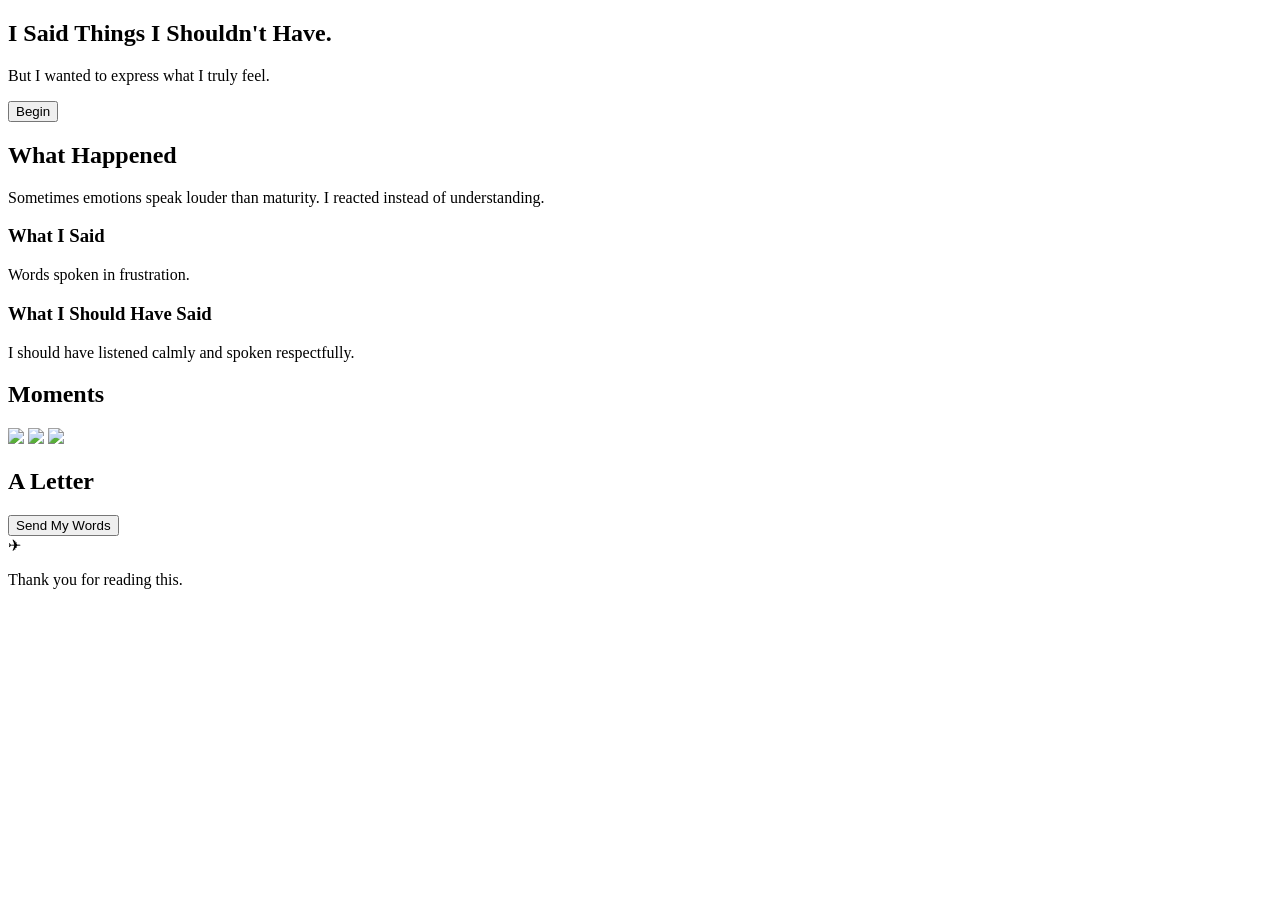
==== index.html @ 22c249a3 "Create index.html" ====
<!DOCTYPE html>
<html lang="en">
<head>
  <meta charset="UTF-8" />
  <meta name="viewport" content="width=device-width, initial-scale=1.0"/>
  <title>For You</title>

  <link rel="stylesheet" href="style.css">

  <link rel="preconnect" href="https://fonts.googleapis.com">
  <link href="https://fonts.googleapis.com/css2?family=Cormorant+Garamond:wght@300;400;600&family=Poppins:wght@300;400;500&display=swap" rel="stylesheet">
</head>

<body>

<div class="stars"></div>

<section class="hero">

  <div class="hero-content">
    <h1>I Said Things I Shouldn't Have.</h1>

    <p>
      But I wanted to express what I truly feel.
    </p>

    <button id="beginBtn">Begin</button>
  </div>

</section>

<section class="story hidden" id="story">

  <div class="card">
    <h2>What Happened</h2>

    <p>
      Sometimes emotions speak louder than maturity.
      I reacted instead of understanding.
    </p>
  </div>

  <div class="flip-container">

    <div class="flip-card">

      <div class="front">
        <h3>What I Said</h3>
        <p>Words spoken in frustration.</p>
      </div>

      <div class="back">
        <h3>What I Should Have Said</h3>
        <p>
          I should have listened calmly and spoken respectfully.
        </p>
      </div>

    </div>

  </div>

  <div class="gallery">

    <h2>Moments</h2>

    <div class="photos">
      <img src="images/photo1.jpg">
      <img src="images/photo2.jpg">
      <img src="images/photo3.jpg">
    </div>

  </div>

  <div class="letter">

    <h2>A Letter</h2>

    <p id="typed"></p>

  </div>

  <div class="final">

    <button id="planeBtn">Send My Words</button>

    <div class="plane hidden" id="plane">
      ✈
    </div>

    <p class="thankyou hidden" id="thankyou">
      Thank you for reading this.
    </p>

  </div>

</section>

<script src="script.js"></script>

</body>
</html>
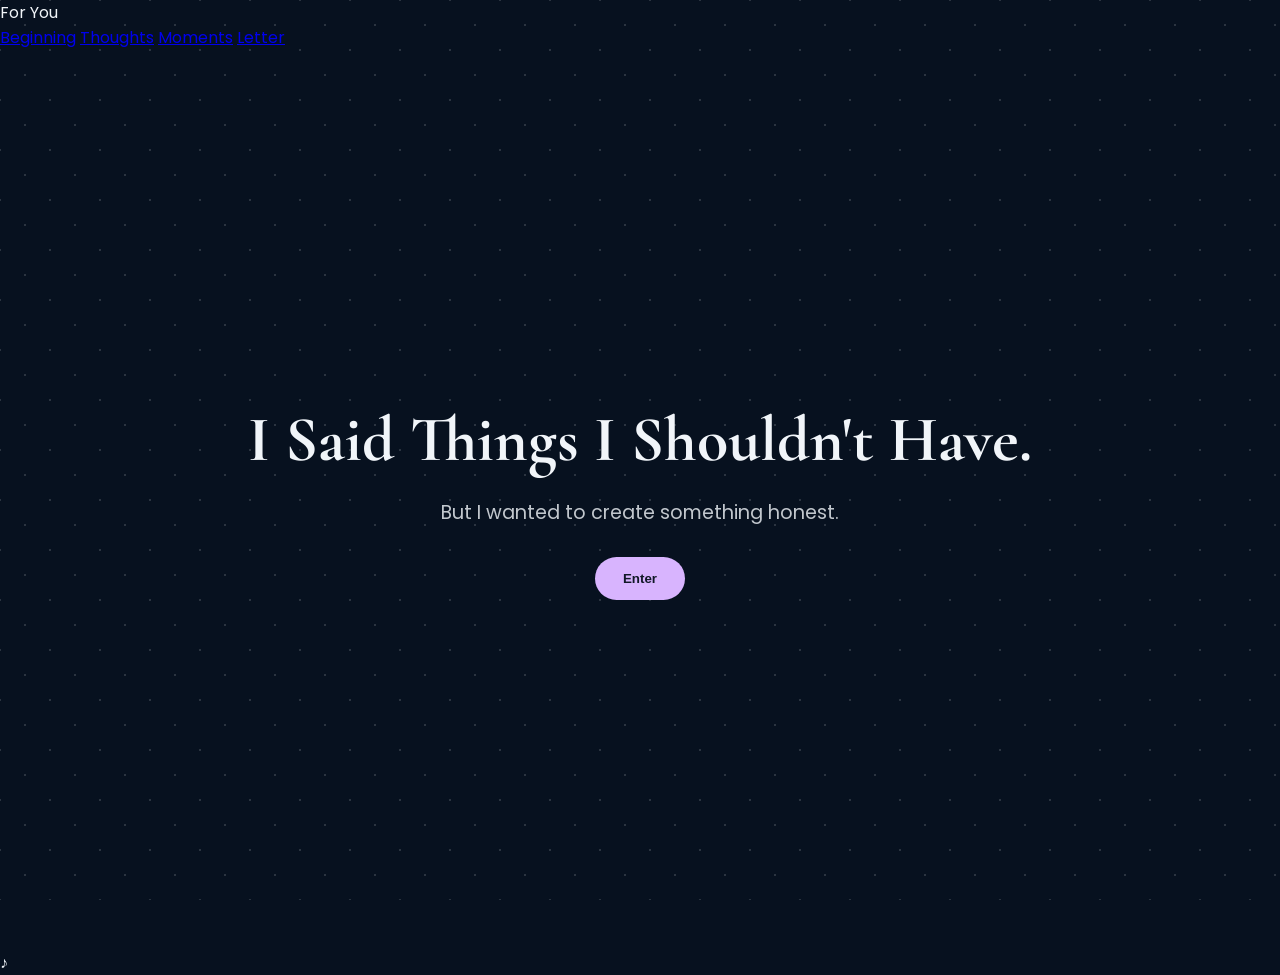
==== commit 0f50e714: "Update index.html" ====
--- a/index.html
+++ b/index.html
@@ -1,101 +1,186 @@
 <!DOCTYPE html>
 <html lang="en">
+
 <head>
+
   <meta charset="UTF-8" />
-  <meta name="viewport" content="width=device-width, initial-scale=1.0"/>
+
+  <meta name="viewport"
+        content="width=device-width, initial-scale=1.0"/>
+
   <title>For You</title>
 
   <link rel="stylesheet" href="style.css">
 
-  <link rel="preconnect" href="https://fonts.googleapis.com">
-  <link href="https://fonts.googleapis.com/css2?family=Cormorant+Garamond:wght@300;400;600&family=Poppins:wght@300;400;500&display=swap" rel="stylesheet">
+  <link rel="preconnect"
+        href="https://fonts.googleapis.com">
+
+  <link href="https://fonts.googleapis.com/css2?family=Cormorant+Garamond:wght@300;400;600&family=Poppins:wght@300;400;500&display=swap"
+        rel="stylesheet">
+
 </head>
 
 <body>
 
+<div class="cursor-glow"></div>
+
 <div class="stars"></div>
 
-<section class="hero">
+<nav>
 
-  <div class="hero-content">
-    <h1>I Said Things I Shouldn't Have.</h1>
-
-    <p>
-      But I wanted to express what I truly feel.
-    </p>
-
-    <button id="beginBtn">Begin</button>
+  <div class="logo">
+    For You
   </div>
 
-</section>
+  <div class="nav-links">
 
-<section class="story hidden" id="story">
-
-  <div class="card">
-    <h2>What Happened</h2>
-
-    <p>
-      Sometimes emotions speak louder than maturity.
-      I reacted instead of understanding.
-    </p>
-  </div>
-
-  <div class="flip-container">
-
-    <div class="flip-card">
-
-      <div class="front">
-        <h3>What I Said</h3>
-        <p>Words spoken in frustration.</p>
-      </div>
-
-      <div class="back">
-        <h3>What I Should Have Said</h3>
-        <p>
-          I should have listened calmly and spoken respectfully.
-        </p>
-      </div>
-
-    </div>
+    <a href="#page1">Beginning</a>
+    <a href="#page2">Thoughts</a>
+    <a href="#page3">Moments</a>
+    <a href="#page4">Letter</a>
 
   </div>
 
-  <div class="gallery">
+</nav>
 
-    <h2>Moments</h2>
+<!-- PAGE 1 -->
 
-    <div class="photos">
-      <img src="images/photo1.jpg">
-      <img src="images/photo2.jpg">
-      <img src="images/photo3.jpg">
-    </div>
+<section class="page hero"
+         id="page1">
 
-  </div>
+  <div class="hero-content">
 
-  <div class="letter">
+    <h1>
+      I Said Things I Shouldn't Have.
+    </h1>
 
-    <h2>A Letter</h2>
+    <p>
+      But I wanted to create something honest.
+    </p>
 
-    <p id="typed"></p>
-
-  </div>
-
-  <div class="final">
-
-    <button id="planeBtn">Send My Words</button>
-
-    <div class="plane hidden" id="plane">
-      ✈
-    </div>
-
-    <p class="thankyou hidden" id="thankyou">
-      Thank you for reading this.
-    </p>
+    <button id="enterBtn">
+      Enter
+    </button>
 
   </div>
 
 </section>
 
+<!-- PAGE 2 -->
+
+<section class="page hidden"
+         id="page2">
+
+  <h2 class="section-title">
+    Thoughts I Should Have Understood Earlier
+  </h2>
+
+  <div class="floating-cards">
+
+    <div class="floating-card">
+      <h3>Patience</h3>
+      <p>
+        I should have paused before reacting.
+      </p>
+    </div>
+
+    <div class="floating-card">
+      <h3>Understanding</h3>
+      <p>
+        Not every emotion needs a harsh response.
+      </p>
+    </div>
+
+    <div class="floating-card">
+      <h3>Respect</h3>
+      <p>
+        Words matter more than we realize.
+      </p>
+    </div>
+
+    <div class="floating-card">
+      <h3>Growth</h3>
+      <p>
+        Mistakes should teach us maturity.
+      </p>
+    </div>
+
+    <div class="floating-card">
+      <h3>Accountability</h3>
+      <p>
+        I acknowledge my actions completely.
+      </p>
+    </div>
+
+  </div>
+
+</section>
+
+<!-- PAGE 3 -->
+
+<section class="page hidden"
+         id="page3">
+
+  <h2 class="section-title">
+    Moments
+  </h2>
+
+  <div class="gallery">
+
+    <img src="images/photo1.jpg">
+    <img src="images/photo2.jpg">
+    <img src="images/photo3.jpg">
+    <img src="images/photo4.jpg">
+    <img src="images/photo5.jpg">
+    <img src="images/photo6.jpg">
+    <img src="images/photo7.jpg">
+    <img src="images/photo8.jpg">
+    <img src="images/photo9.jpg">
+    <img src="images/photo10.jpg">
+
+  </div>
+
+</section>
+
+<!-- PAGE 4 -->
+
+<section class="page hidden"
+         id="page4">
+
+  <div class="letter-box">
+
+    <h2>
+      A Letter
+    </h2>
+
+    <p id="typedText"></p>
+
+    <button id="planeButton">
+      Send My Words
+    </button>
+
+    <div class="paper-plane hidden"
+         id="plane">
+      ✈
+    </div>
+
+  </div>
+
+</section>
+
+<div class="music-button"
+     id="musicBtn">
+  ♪
+</div>
+
+<audio id="bgMusic"
+       loop>
+
+  <source src="music.mp3"
+          type="audio/mp3">
+
+</audio>
+
 <script src="script.js"></script>
 
 </body>
--- a/style.css
+++ b/style.css
@@ -0,0 +1,214 @@
+*{
+  margin:0;
+  padding:0;
+  box-sizing:border-box;
+}
+
+body{
+  background:#07111f;
+  color:#f1f5f9;
+  font-family:'Poppins',sans-serif;
+  overflow-x:hidden;
+}
+
+.stars{
+  position:fixed;
+  width:100%;
+  height:100%;
+  background:
+    radial-gradient(white 1px, transparent 1px),
+    radial-gradient(white 1px, transparent 1px);
+
+  background-size:50px 50px;
+  background-position:0 0,25px 25px;
+
+  opacity:0.15;
+  z-index:-1;
+}
+
+.hero{
+  height:100vh;
+  display:flex;
+  align-items:center;
+  justify-content:center;
+  text-align:center;
+  padding:20px;
+}
+
+.hero-content h1{
+  font-size:4rem;
+  font-family:'Cormorant Garamond',serif;
+  margin-bottom:20px;
+}
+
+.hero-content p{
+  font-size:1.2rem;
+  opacity:0.8;
+  margin-bottom:30px;
+}
+
+button{
+  padding:14px 28px;
+  border:none;
+  border-radius:40px;
+  background:#d8b4fe;
+  color:#111827;
+  font-weight:600;
+  cursor:pointer;
+  transition:0.3s;
+}
+
+button:hover{
+  transform:scale(1.05);
+}
+
+.story{
+  padding:80px 10%;
+}
+
+.hidden{
+  display:none;
+}
+
+.card,
+.gallery,
+.letter,
+.final{
+  margin-bottom:100px;
+  text-align:center;
+}
+
+.card h2,
+.gallery h2,
+.letter h2{
+  font-family:'Cormorant Garamond',serif;
+  font-size:3rem;
+  margin-bottom:20px;
+}
+
+.card p{
+  max-width:700px;
+  margin:auto;
+  line-height:1.8;
+}
+
+.flip-container{
+  display:flex;
+  justify-content:center;
+  margin:80px 0;
+}
+
+.flip-card{
+  width:320px;
+  height:220px;
+
+  position:relative;
+
+  transform-style:preserve-3d;
+  transition:transform 0.8s;
+}
+
+.flip-card:hover{
+  transform:rotateY(180deg);
+}
+
+.front,
+.back{
+  position:absolute;
+
+  width:100%;
+  height:100%;
+
+  border-radius:20px;
+
+  background:#111827;
+
+  border:1px solid rgba(255,255,255,0.1);
+
+  padding:30px;
+
+  backface-visibility:hidden;
+
+  display:flex;
+  flex-direction:column;
+  justify-content:center;
+}
+
+.back{
+  transform:rotateY(180deg);
+}
+
+.photos{
+  display:flex;
+  gap:20px;
+  justify-content:center;
+  flex-wrap:wrap;
+  margin-top:40px;
+}
+
+.photos img{
+  width:260px;
+  height:340px;
+  object-fit:cover;
+
+  border-radius:20px;
+
+  transition:0.4s;
+
+  box-shadow:0 10px 30px rgba(0,0,0,0.4);
+}
+
+.photos img:hover{
+  transform:translateY(-10px) scale(1.03);
+}
+
+.letter{
+  max-width:800px;
+  margin:auto;
+}
+
+#typed{
+  font-size:1.2rem;
+  line-height:2;
+  opacity:0.9;
+  min-height:180px;
+}
+
+.plane{
+  font-size:4rem;
+  margin-top:30px;
+  animation:fly 4s linear forwards;
+}
+
+@keyframes fly{
+
+  0%{
+    transform:translateX(0) translateY(0);
+    opacity:1;
+  }
+
+  100%{
+    transform:translateX(700px) translateY(-200px);
+    opacity:0;
+  }
+
+}
+
+.thankyou{
+  margin-top:30px;
+  font-size:1.2rem;
+  opacity:0.8;
+}
+
+@media(max-width:768px){
+
+  .hero-content h1{
+    font-size:2.6rem;
+  }
+
+  .photos img{
+    width:100%;
+    max-width:320px;
+  }
+
+}
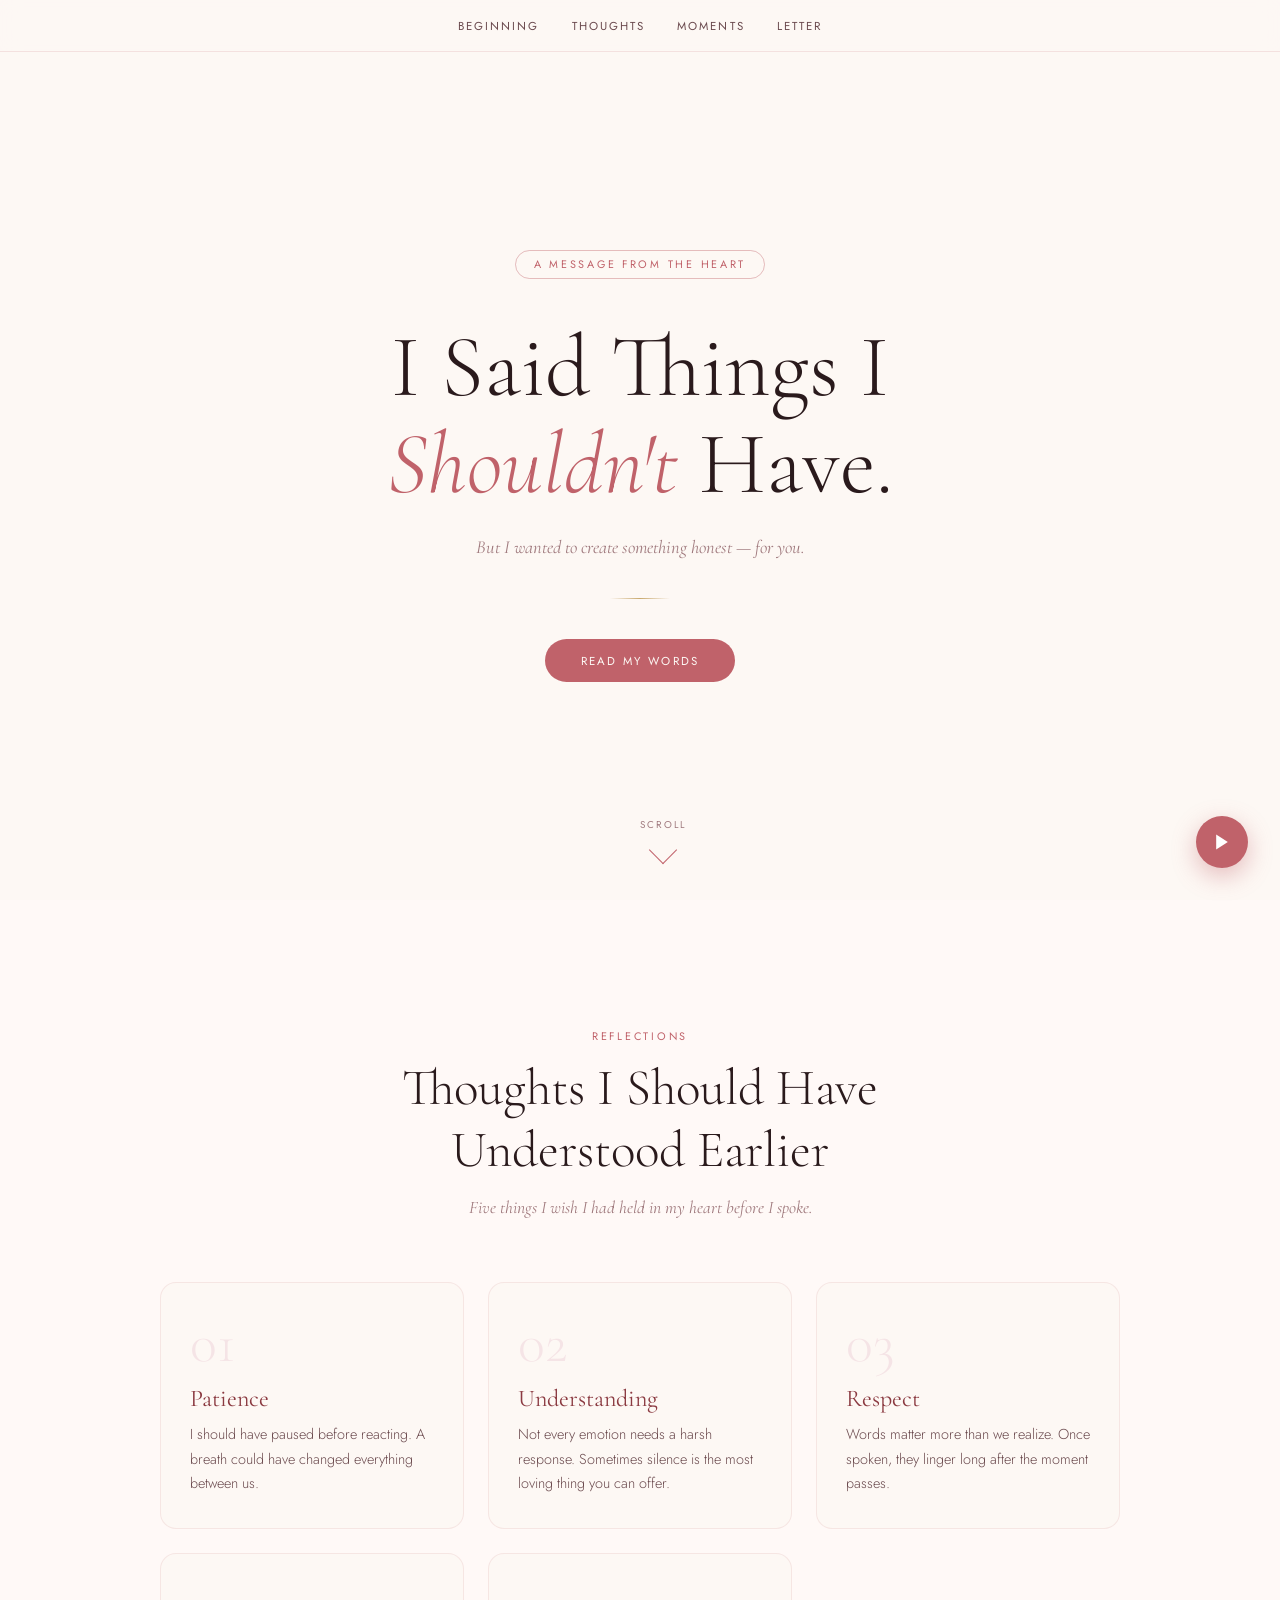
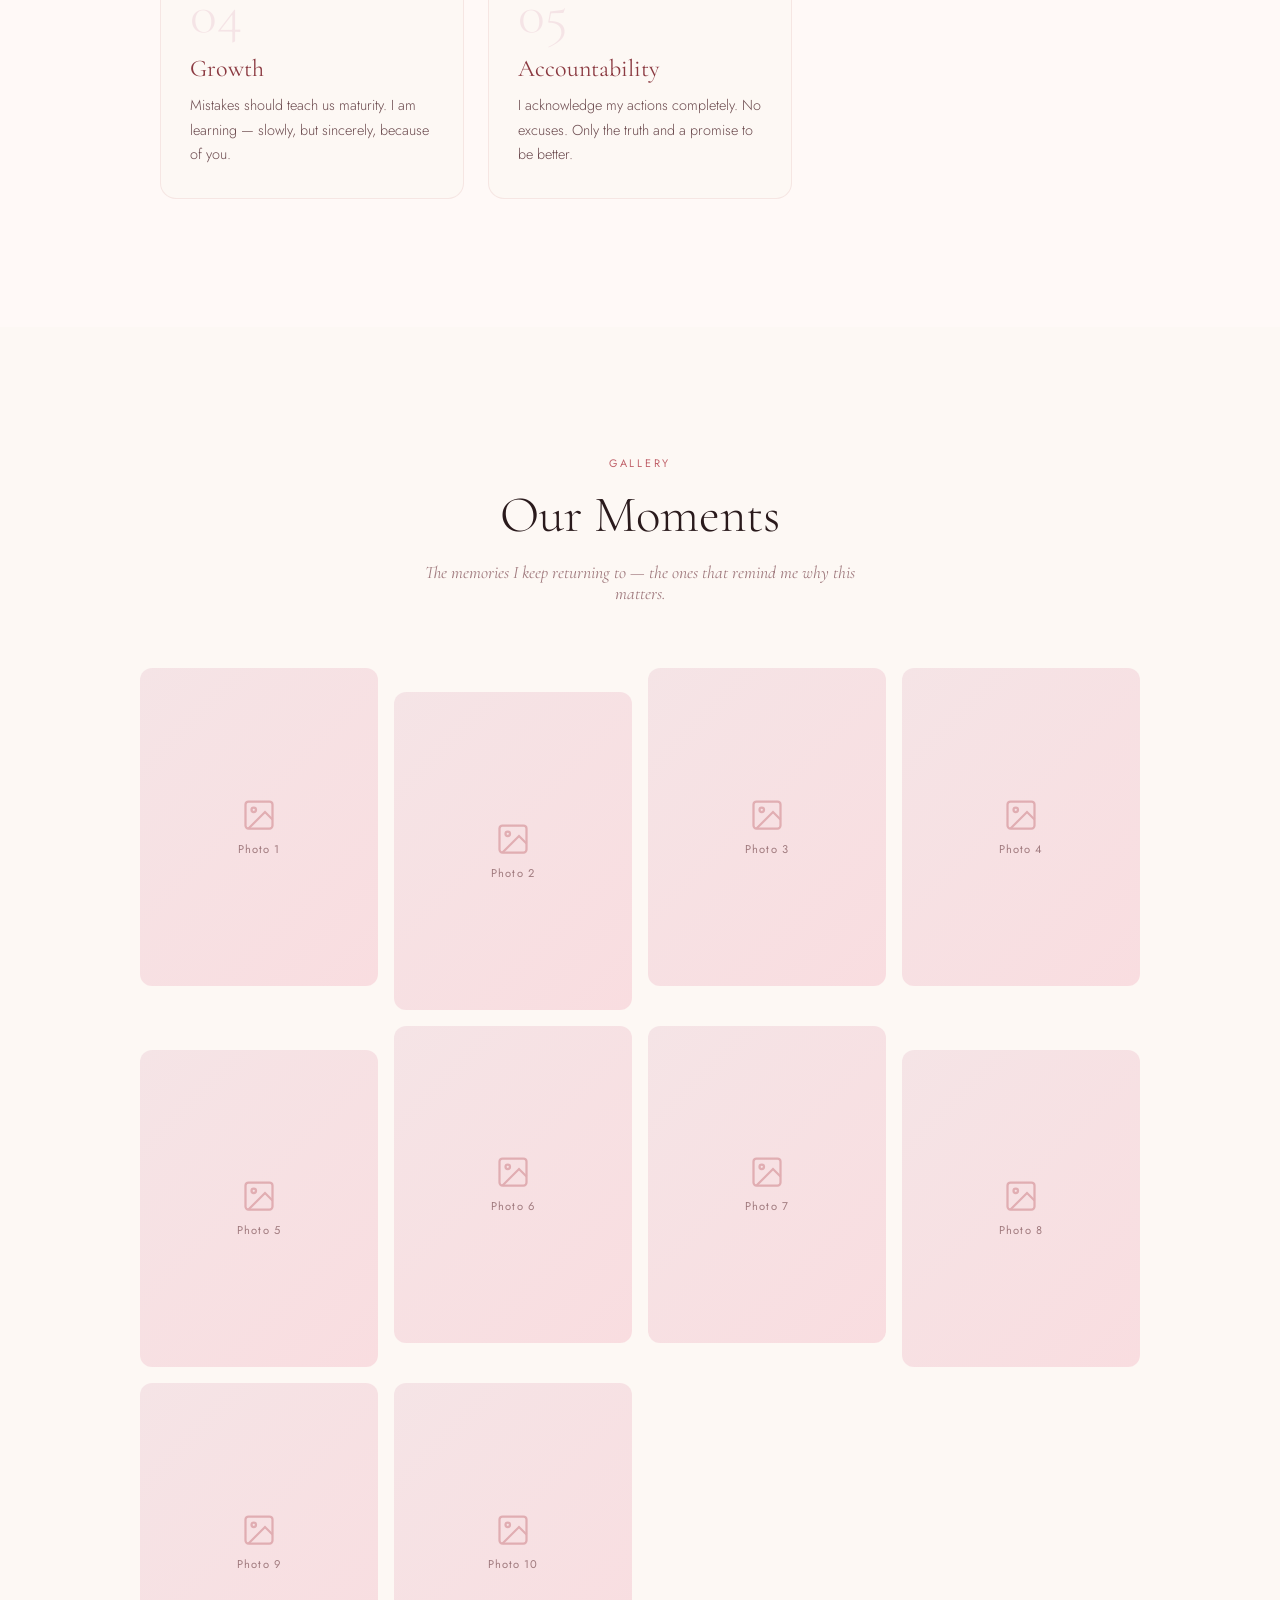
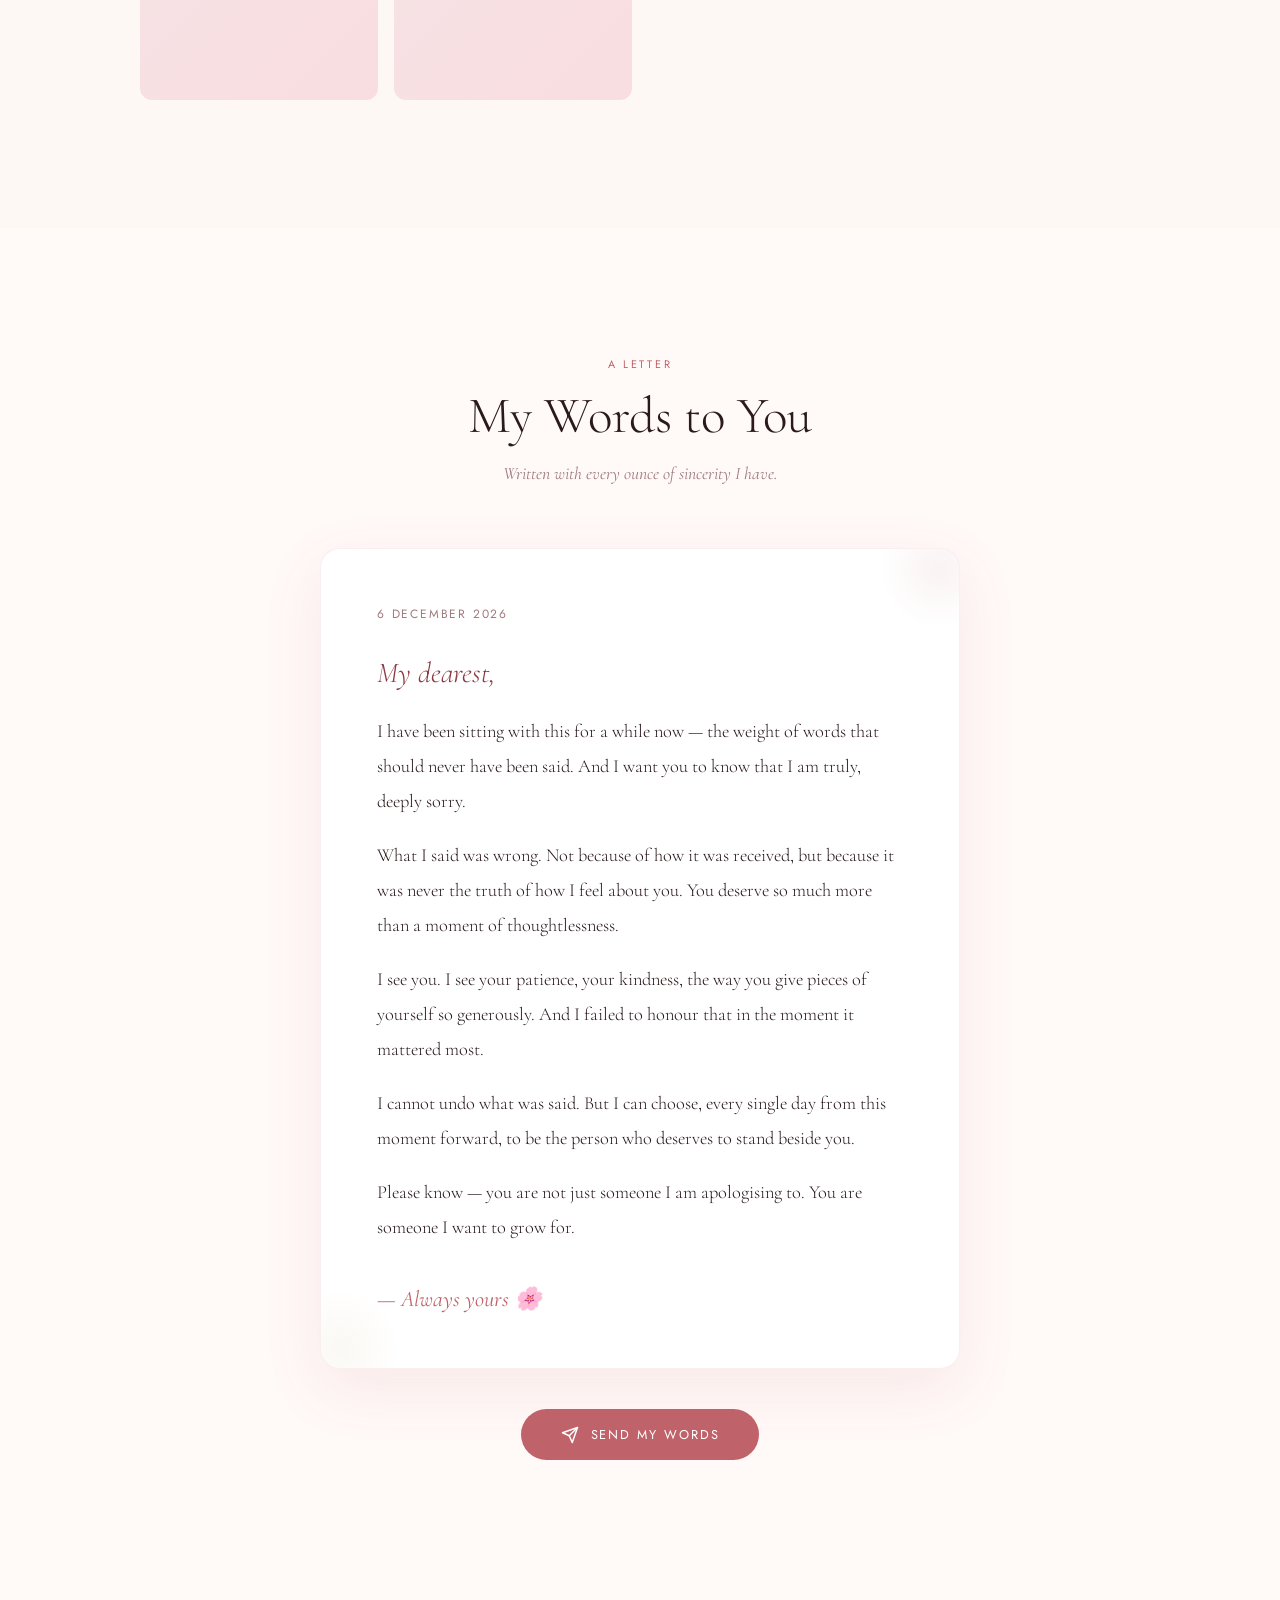
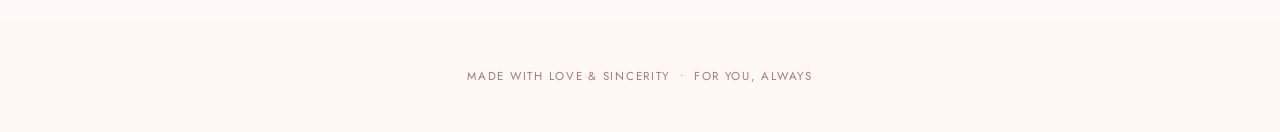
==== commit cd6aa0d0: "Refactor index.html structure and styles" ====
--- a/index.html
+++ b/index.html
@@ -1,187 +1,784 @@
 <!DOCTYPE html>
 <html lang="en">
-
 <head>
-
-  <meta charset="UTF-8" />
-
-  <meta name="viewport"
-        content="width=device-width, initial-scale=1.0"/>
-
-  <title>For You</title>
-
-  <link rel="stylesheet" href="style.css">
-
-  <link rel="preconnect"
-        href="https://fonts.googleapis.com">
-
-  <link href="https://fonts.googleapis.com/css2?family=Cormorant+Garamond:wght@300;400;600&family=Poppins:wght@300;400;500&display=swap"
-        rel="stylesheet">
-
+<meta charset="UTF-8">
+<meta name="viewport" content="width=device-width, initial-scale=1.0">
+<title>For You</title>
+<link href="https://fonts.googleapis.com/css2?family=Cormorant+Garamond:ital,wght@0,300;0,400;0,600;1,300;1,400&family=Jost:wght@300;400;500&display=swap" rel="stylesheet">
+<style>
+  *, *::before, *::after { margin: 0; padding: 0; box-sizing: border-box; }
+
+  :root {
+    --rose: #c0626a;
+    --rose-light: #f5e4e6;
+    --rose-dark: #8b3a41;
+    --gold: #c9a96e;
+    --cream: #fdf8f4;
+    --text-dark: #2a1a1c;
+    --text-mid: #6b4a4e;
+    --text-soft: #a07a7e;
+  }
+
+  html { scroll-behavior: smooth; }
+
+  body {
+    font-family: 'Jost', sans-serif;
+    background: var(--cream);
+    color: var(--text-dark);
+    overflow-x: hidden;
+    cursor: default;
+  }
+
+  /* ── PETALS ── */
+  .petal-container {
+    position: fixed;
+    top: 0; left: 0;
+    width: 100%; height: 100%;
+    pointer-events: none;
+    z-index: 0;
+    overflow: hidden;
+  }
+  .petal {
+    position: absolute;
+    top: -60px;
+    width: 18px;
+    height: 22px;
+    background: radial-gradient(ellipse at 40% 35%, #f4c2c8, #e8909a);
+    border-radius: 60% 40% 60% 40% / 50% 50% 50% 50%;
+    opacity: 0;
+    animation: fall linear infinite;
+  }
+  @keyframes fall {
+    0%   { opacity: 0; transform: translateY(0) rotate(0deg) translateX(0); }
+    5%   { opacity: 0.85; }
+    90%  { opacity: 0.6; }
+    100% { opacity: 0; transform: translateY(110vh) rotate(720deg) translateX(60px); }
+  }
+
+  /* ── NAV ── */
+  nav {
+    position: fixed;
+    top: 0; left: 0; right: 0;
+    z-index: 100;
+    display: flex;
+    justify-content: center;
+    gap: 2rem;
+    padding: 1.1rem 2rem;
+    background: rgba(253,248,244,0.88);
+    backdrop-filter: blur(10px);
+    border-bottom: 1px solid rgba(192,98,106,0.15);
+  }
+  nav a {
+    font-family: 'Jost', sans-serif;
+    font-size: 0.72rem;
+    letter-spacing: 0.18em;
+    text-transform: uppercase;
+    color: var(--text-mid);
+    text-decoration: none;
+    transition: color 0.3s;
+  }
+  nav a:hover { color: var(--rose); }
+
+  /* ── SECTIONS ── */
+  section { position: relative; z-index: 1; }
+
+  /* ── HERO ── */
+  #page1 {
+    min-height: 100vh;
+    display: flex;
+    flex-direction: column;
+    align-items: center;
+    justify-content: center;
+    text-align: center;
+    padding: 6rem 2rem 4rem;
+  }
+  .hero-badge {
+    font-family: 'Jost', sans-serif;
+    font-size: 0.68rem;
+    letter-spacing: 0.25em;
+    text-transform: uppercase;
+    color: var(--rose);
+    border: 1px solid rgba(192,98,106,0.4);
+    padding: 0.35rem 1.1rem;
+    border-radius: 50px;
+    margin-bottom: 2.5rem;
+    opacity: 0;
+    animation: fadeUp 1s 0.3s forwards;
+  }
+  .hero-title {
+    font-family: 'Cormorant Garamond', serif;
+    font-size: clamp(2.8rem, 8vw, 5.5rem);
+    font-weight: 300;
+    line-height: 1.1;
+    color: var(--text-dark);
+    max-width: 780px;
+    opacity: 0;
+    animation: fadeUp 1.1s 0.6s forwards;
+  }
+  .hero-title em {
+    font-style: italic;
+    color: var(--rose);
+  }
+  .hero-sub {
+    font-family: 'Cormorant Garamond', serif;
+    font-size: 1.15rem;
+    font-style: italic;
+    color: var(--text-soft);
+    margin-top: 1.5rem;
+    opacity: 0;
+    animation: fadeUp 1.1s 0.9s forwards;
+  }
+  .hero-divider {
+    width: 60px;
+    height: 1px;
+    background: linear-gradient(to right, transparent, var(--gold), transparent);
+    margin: 2.5rem auto;
+    opacity: 0;
+    animation: fadeUp 1.1s 1.1s forwards;
+  }
+  .hero-cta {
+    display: inline-block;
+    font-size: 0.72rem;
+    letter-spacing: 0.2em;
+    text-transform: uppercase;
+    color: var(--cream);
+    background: var(--rose);
+    padding: 0.85rem 2.2rem;
+    border-radius: 50px;
+    text-decoration: none;
+    transition: background 0.3s, transform 0.2s;
+    opacity: 0;
+    animation: fadeUp 1.1s 1.3s forwards;
+  }
+  .hero-cta:hover { background: var(--rose-dark); transform: translateY(-2px); }
+
+  .scroll-hint {
+    position: absolute;
+    bottom: 2.5rem;
+    left: 50%;
+    transform: translateX(-50%);
+    display: flex;
+    flex-direction: column;
+    align-items: center;
+    gap: 0.5rem;
+    opacity: 0;
+    animation: fadeUp 1s 2s forwards;
+  }
+  .scroll-hint span {
+    font-size: 0.62rem;
+    letter-spacing: 0.2em;
+    text-transform: uppercase;
+    color: var(--text-soft);
+  }
+  .scroll-arrow {
+    width: 20px;
+    height: 20px;
+    border-right: 1px solid var(--rose);
+    border-bottom: 1px solid var(--rose);
+    transform: rotate(45deg);
+    animation: bounce 1.5s ease-in-out infinite;
+  }
+  @keyframes bounce {
+    0%, 100% { transform: rotate(45deg) translateY(0); }
+    50% { transform: rotate(45deg) translateY(5px); }
+  }
+
+  /* ── THOUGHTS ── */
+  #page2 {
+    padding: 8rem 2rem;
+    background: #fff9f7;
+  }
+  .section-label {
+    text-align: center;
+    font-size: 0.68rem;
+    letter-spacing: 0.25em;
+    text-transform: uppercase;
+    color: var(--rose);
+    margin-bottom: 0.8rem;
+  }
+  .section-title {
+    text-align: center;
+    font-family: 'Cormorant Garamond', serif;
+    font-size: clamp(2rem, 5vw, 3.2rem);
+    font-weight: 300;
+    color: var(--text-dark);
+    margin-bottom: 1rem;
+  }
+  .section-intro {
+    text-align: center;
+    font-family: 'Cormorant Garamond', serif;
+    font-style: italic;
+    color: var(--text-soft);
+    font-size: 1.1rem;
+    max-width: 480px;
+    margin: 0 auto 4rem;
+  }
+
+  .thoughts-grid {
+    display: grid;
+    grid-template-columns: repeat(auto-fit, minmax(240px, 1fr));
+    gap: 1.5rem;
+    max-width: 960px;
+    margin: 0 auto;
+  }
+  .thought-card {
+    background: var(--cream);
+    border: 1px solid rgba(192,98,106,0.12);
+    border-radius: 16px;
+    padding: 2rem 1.8rem;
+    position: relative;
+    overflow: hidden;
+    transition: transform 0.3s, box-shadow 0.3s;
+  }
+  .thought-card::before {
+    content: '';
+    position: absolute;
+    top: 0; left: 0; right: 0;
+    height: 3px;
+    background: linear-gradient(to right, var(--rose-light), var(--rose), var(--rose-light));
+    opacity: 0;
+    transition: opacity 0.3s;
+  }
+  .thought-card:hover { transform: translateY(-5px); box-shadow: 0 15px 40px rgba(192,98,106,0.12); }
+  .thought-card:hover::before { opacity: 1; }
+  .thought-num {
+    font-family: 'Cormorant Garamond', serif;
+    font-size: 3.5rem;
+    font-weight: 300;
+    color: var(--rose-light);
+    line-height: 1;
+    margin-bottom: 0.8rem;
+  }
+  .thought-card h3 {
+    font-family: 'Cormorant Garamond', serif;
+    font-size: 1.5rem;
+    font-weight: 400;
+    color: var(--rose-dark);
+    margin-bottom: 0.6rem;
+  }
+  .thought-card p {
+    font-size: 0.9rem;
+    color: var(--text-mid);
+    line-height: 1.7;
+    font-weight: 300;
+  }
+
+  /* ── MOMENTS ── */
+  #page3 {
+    padding: 8rem 2rem;
+  }
+  .gallery-grid {
+    display: grid;
+    grid-template-columns: repeat(auto-fill, minmax(220px, 1fr));
+    gap: 1rem;
+    max-width: 1000px;
+    margin: 0 auto;
+  }
+  .gallery-item {
+    position: relative;
+    border-radius: 12px;
+    overflow: hidden;
+    aspect-ratio: 3/4;
+    background: linear-gradient(135deg, var(--rose-light), #f9dde0);
+    cursor: pointer;
+    transition: transform 0.3s;
+  }
+  .gallery-item:hover { transform: scale(1.03); }
+  .gallery-item img {
+    width: 100%; height: 100%;
+    object-fit: cover;
+    display: block;
+    transition: opacity 0.4s;
+  }
+  .gallery-item .placeholder {
+    position: absolute;
+    inset: 0;
+    display: flex;
+    flex-direction: column;
+    align-items: center;
+    justify-content: center;
+    gap: 0.5rem;
+  }
+  .gallery-item .placeholder svg {
+    width: 36px; height: 36px;
+    opacity: 0.4;
+    color: var(--rose);
+  }
+  .gallery-item .placeholder span {
+    font-size: 0.7rem;
+    letter-spacing: 0.1em;
+    color: var(--text-soft);
+    font-family: 'Jost', sans-serif;
+  }
+  .gallery-item:nth-child(3n+2) { margin-top: 1.5rem; }
+  .gallery-overlay {
+    position: absolute;
+    inset: 0;
+    background: linear-gradient(to top, rgba(139,58,65,0.7) 0%, transparent 50%);
+    opacity: 0;
+    transition: opacity 0.3s;
+    display: flex;
+    align-items: flex-end;
+    padding: 1.2rem;
+  }
+  .gallery-item:hover .gallery-overlay { opacity: 1; }
+  .gallery-overlay p {
+    color: white;
+    font-family: 'Cormorant Garamond', serif;
+    font-style: italic;
+    font-size: 1rem;
+  }
+
+  /* ── LETTER ── */
+  #page4 {
+    padding: 8rem 2rem 10rem;
+    background: #fff9f7;
+  }
+  .letter-wrap {
+    max-width: 640px;
+    margin: 0 auto;
+  }
+  .letter-paper {
+    background: white;
+    border-radius: 20px;
+    padding: 3.5rem;
+    box-shadow: 0 20px 60px rgba(192,98,106,0.1);
+    border: 1px solid rgba(192,98,106,0.1);
+    position: relative;
+    overflow: hidden;
+  }
+  .letter-paper::before {
+    content: '';
+    position: absolute;
+    top: -40px; right: -40px;
+    width: 120px; height: 120px;
+    border-radius: 50%;
+    background: radial-gradient(circle, rgba(192,98,106,0.08), transparent 70%);
+  }
+  .letter-paper::after {
+    content: '';
+    position: absolute;
+    bottom: -40px; left: -40px;
+    width: 120px; height: 120px;
+    border-radius: 50%;
+    background: radial-gradient(circle, rgba(201,169,110,0.08), transparent 70%);
+  }
+  .letter-date {
+    font-size: 0.75rem;
+    letter-spacing: 0.15em;
+    text-transform: uppercase;
+    color: var(--text-soft);
+    margin-bottom: 2rem;
+  }
+  .letter-greeting {
+    font-family: 'Cormorant Garamond', serif;
+    font-size: 1.8rem;
+    font-weight: 300;
+    font-style: italic;
+    color: var(--rose-dark);
+    margin-bottom: 1.5rem;
+  }
+  .letter-body {
+    font-family: 'Cormorant Garamond', serif;
+    font-size: 1.15rem;
+    line-height: 1.9;
+    color: var(--text-dark);
+    font-weight: 300;
+  }
+  .letter-body p { margin-bottom: 1.2rem; }
+  .letter-sign {
+    margin-top: 2.5rem;
+    font-family: 'Cormorant Garamond', serif;
+    font-style: italic;
+    font-size: 1.4rem;
+    color: var(--rose);
+  }
+
+  .send-btn {
+    display: flex;
+    align-items: center;
+    gap: 0.75rem;
+    margin: 2.5rem auto 0;
+    background: var(--rose);
+    color: white;
+    border: none;
+    padding: 1rem 2.5rem;
+    border-radius: 50px;
+    font-family: 'Jost', sans-serif;
+    font-size: 0.8rem;
+    letter-spacing: 0.15em;
+    text-transform: uppercase;
+    cursor: pointer;
+    transition: background 0.3s, transform 0.2s;
+    position: relative;
+    overflow: hidden;
+  }
+  .send-btn:hover { background: var(--rose-dark); transform: translateY(-2px); }
+  .send-btn svg { width: 18px; height: 18px; }
+
+  /* ── MUSIC PLAYER ── */
+  .music-player {
+    position: fixed;
+    bottom: 2rem;
+    right: 2rem;
+    z-index: 200;
+  }
+  .music-btn {
+    width: 52px; height: 52px;
+    border-radius: 50%;
+    background: var(--rose);
+    border: none;
+    cursor: pointer;
+    display: flex;
+    align-items: center;
+    justify-content: center;
+    color: white;
+    box-shadow: 0 8px 24px rgba(192,98,106,0.4);
+    transition: transform 0.2s, background 0.3s;
+    position: relative;
+  }
+  .music-btn:hover { transform: scale(1.08); background: var(--rose-dark); }
+  .music-btn svg { width: 20px; height: 20px; }
+  .music-ripple {
+    position: absolute;
+    inset: -4px;
+    border-radius: 50%;
+    border: 2px solid rgba(192,98,106,0.4);
+    animation: ripple 2s ease-out infinite;
+    display: none;
+  }
+  .music-btn.playing .music-ripple { display: block; }
+  @keyframes ripple {
+    0% { transform: scale(1); opacity: 0.8; }
+    100% { transform: scale(1.5); opacity: 0; }
+  }
+
+  /* ── MODAL ── */
+  .modal-overlay {
+    position: fixed;
+    inset: 0;
+    background: rgba(42,26,28,0.7);
+    z-index: 500;
+    display: flex;
+    align-items: center;
+    justify-content: center;
+    opacity: 0;
+    pointer-events: none;
+    transition: opacity 0.4s;
+    backdrop-filter: blur(4px);
+  }
+  .modal-overlay.open { opacity: 1; pointer-events: all; }
+  .modal {
+    background: white;
+    border-radius: 20px;
+    padding: 3rem;
+    max-width: 420px;
+    width: 90%;
+    text-align: center;
+    transform: translateY(20px) scale(0.97);
+    transition: transform 0.4s;
+    position: relative;
+  }
+  .modal-overlay.open .modal { transform: translateY(0) scale(1); }
+  .modal-heart {
+    font-size: 2.5rem;
+    margin-bottom: 1rem;
+    animation: pulse 1.2s ease-in-out infinite;
+  }
+  @keyframes pulse {
+    0%, 100% { transform: scale(1); }
+    50% { transform: scale(1.15); }
+  }
+  .modal h2 {
+    font-family: 'Cormorant Garamond', serif;
+    font-size: 1.9rem;
+    font-weight: 300;
+    color: var(--text-dark);
+    margin-bottom: 0.8rem;
+  }
+  .modal p {
+    color: var(--text-soft);
+    font-size: 0.95rem;
+    line-height: 1.7;
+    margin-bottom: 1.8rem;
+  }
+  .modal-close {
+    background: var(--rose);
+    color: white;
+    border: none;
+    padding: 0.8rem 2rem;
+    border-radius: 50px;
+    font-family: 'Jost', sans-serif;
+    font-size: 0.78rem;
+    letter-spacing: 0.12em;
+    text-transform: uppercase;
+    cursor: pointer;
+    transition: background 0.3s;
+  }
+  .modal-close:hover { background: var(--rose-dark); }
+
+  /* ── ANIMATIONS ── */
+  @keyframes fadeUp {
+    from { opacity: 0; transform: translateY(22px); }
+    to   { opacity: 1; transform: translateY(0); }
+  }
+  .reveal {
+    opacity: 0;
+    transform: translateY(28px);
+    transition: opacity 0.8s ease, transform 0.8s ease;
+  }
+  .reveal.visible { opacity: 1; transform: translateY(0); }
+
+  /* ── FOOTER ── */
+  footer {
+    text-align: center;
+    padding: 3rem 2rem;
+    font-size: 0.72rem;
+    letter-spacing: 0.15em;
+    text-transform: uppercase;
+    color: var(--text-soft);
+  }
+
+  /* ── RESPONSIVE ── */
+  @media (max-width: 600px) {
+    nav { gap: 1.2rem; padding: 1rem 1.2rem; }
+    nav a { font-size: 0.64rem; }
+    .gallery-item:nth-child(3n+2) { margin-top: 0; }
+    .letter-paper { padding: 2rem 1.5rem; }
+    .thoughts-grid { grid-template-columns: 1fr 1fr; }
+  }
+  @media (max-width: 420px) {
+    .thoughts-grid { grid-template-columns: 1fr; }
+  }
+</style>
 </head>
-
 <body>
 
-<div class="cursor-glow"></div>
-
-<div class="stars"></div>
-
+<!-- Falling petals -->
+<div class="petal-container" id="petals"></div>
+
+<!-- Nav -->
 <nav>
-
-  <div class="logo">
-    For You
+  <a href="#page1">Beginning</a>
+  <a href="#page2">Thoughts</a>
+  <a href="#page3">Moments</a>
+  <a href="#page4">Letter</a>
+</nav>
+
+<!-- HERO -->
+<section id="page1">
+  <div class="hero-badge">A message from the heart</div>
+  <h1 class="hero-title">I Said Things I <em>Shouldn't</em> Have.</h1>
+  <p class="hero-sub">But I wanted to create something honest — for you.</p>
+  <div class="hero-divider"></div>
+  <a href="#page2" class="hero-cta">Read My Words</a>
+  <div class="scroll-hint">
+    <span>Scroll</span>
+    <div class="scroll-arrow"></div>
   </div>
-
-  <div class="nav-links">
-
-    <a href="#page1">Beginning</a>
-    <a href="#page2">Thoughts</a>
-    <a href="#page3">Moments</a>
-    <a href="#page4">Letter</a>
-
+</section>
+
+<!-- THOUGHTS -->
+<section id="page2">
+  <p class="section-label reveal">Reflections</p>
+  <h2 class="section-title reveal">Thoughts I Should Have<br>Understood Earlier</h2>
+  <p class="section-intro reveal">Five things I wish I had held in my heart before I spoke.</p>
+
+  <div class="thoughts-grid">
+    <div class="thought-card reveal">
+      <div class="thought-num">01</div>
+      <h3>Patience</h3>
+      <p>I should have paused before reacting. A breath could have changed everything between us.</p>
+    </div>
+    <div class="thought-card reveal">
+      <div class="thought-num">02</div>
+      <h3>Understanding</h3>
+      <p>Not every emotion needs a harsh response. Sometimes silence is the most loving thing you can offer.</p>
+    </div>
+    <div class="thought-card reveal">
+      <div class="thought-num">03</div>
+      <h3>Respect</h3>
+      <p>Words matter more than we realize. Once spoken, they linger long after the moment passes.</p>
+    </div>
+    <div class="thought-card reveal">
+      <div class="thought-num">04</div>
+      <h3>Growth</h3>
+      <p>Mistakes should teach us maturity. I am learning — slowly, but sincerely, because of you.</p>
+    </div>
+    <div class="thought-card reveal">
+      <div class="thought-num">05</div>
+      <h3>Accountability</h3>
+      <p>I acknowledge my actions completely. No excuses. Only the truth and a promise to be better.</p>
+    </div>
   </div>
-
-</nav>
-
-<!-- PAGE 1 -->
-
-<section class="page hero"
-         id="page1">
-
-  <div class="hero-content">
-
-    <h1>
-      I Said Things I Shouldn't Have.
-    </h1>
-
-    <p>
-      But I wanted to create something honest.
-    </p>
-
-    <button id="enterBtn">
-      Enter
-    </button>
-
+</section>
+
+<!-- MOMENTS -->
+<section id="page3">
+  <p class="section-label reveal">Gallery</p>
+  <h2 class="section-title reveal">Our Moments</h2>
+  <p class="section-intro reveal">The memories I keep returning to — the ones that remind me why this matters.</p>
+
+  <div class="gallery-grid" id="gallery"></div>
+</section>
+
+<!-- LETTER -->
+<section id="page4">
+  <p class="section-label reveal">A Letter</p>
+  <h2 class="section-title reveal">My Words to You</h2>
+  <p class="section-intro reveal">Written with every ounce of sincerity I have.</p>
+
+  <div class="letter-wrap reveal">
+    <div class="letter-paper">
+      <div class="letter-date" id="letter-date"></div>
+      <div class="letter-greeting">My dearest,</div>
+      <div class="letter-body">
+        <p>I have been sitting with this for a while now — the weight of words that should never have been said. And I want you to know that I am truly, deeply sorry.</p>
+        <p>What I said was wrong. Not because of how it was received, but because it was never the truth of how I feel about you. You deserve so much more than a moment of thoughtlessness.</p>
+        <p>I see you. I see your patience, your kindness, the way you give pieces of yourself so generously. And I failed to honour that in the moment it mattered most.</p>
+        <p>I cannot undo what was said. But I can choose, every single day from this moment forward, to be the person who deserves to stand beside you.</p>
+        <p>Please know — you are not just someone I am apologising to. You are someone I want to grow for.</p>
+      </div>
+      <div class="letter-sign">— Always yours 🌸</div>
+    </div>
+    <div style="text-align:center">
+      <button class="send-btn" onclick="sendLetter()">
+        <svg viewBox="0 0 24 24" fill="none" stroke="currentColor" stroke-width="2" stroke-linecap="round" stroke-linejoin="round"><line x1="22" y1="2" x2="11" y2="13"/><polygon points="22 2 15 22 11 13 2 9 22 2"/></svg>
+        Send My Words
+      </button>
+    </div>
   </div>
-
 </section>
 
-<!-- PAGE 2 -->
-
-<section class="page hidden"
-         id="page2">
-
-  <h2 class="section-title">
-    Thoughts I Should Have Understood Earlier
-  </h2>
-
-  <div class="floating-cards">
-
-    <div class="floating-card">
-      <h3>Patience</h3>
-      <p>
-        I should have paused before reacting.
-      </p>
-    </div>
-
-    <div class="floating-card">
-      <h3>Understanding</h3>
-      <p>
-        Not every emotion needs a harsh response.
-      </p>
-    </div>
-
-    <div class="floating-card">
-      <h3>Respect</h3>
-      <p>
-        Words matter more than we realize.
-      </p>
-    </div>
-
-    <div class="floating-card">
-      <h3>Growth</h3>
-      <p>
-        Mistakes should teach us maturity.
-      </p>
-    </div>
-
-    <div class="floating-card">
-      <h3>Accountability</h3>
-      <p>
-        I acknowledge my actions completely.
-      </p>
-    </div>
-
+<footer>Made with love &amp; sincerity &nbsp;•&nbsp; For you, always</footer>
+
+<!-- Music button -->
+<div class="music-player">
+  <button class="music-btn" id="musicBtn" onclick="toggleMusic()" title="Toggle music">
+    <div class="music-ripple"></div>
+    <svg id="playIcon" viewBox="0 0 24 24" fill="currentColor"><path d="M5 3l14 9-14 9V3z"/></svg>
+    <svg id="pauseIcon" viewBox="0 0 24 24" fill="currentColor" style="display:none"><rect x="6" y="4" width="4" height="16"/><rect x="14" y="4" width="4" height="16"/></svg>
+  </button>
+</div>
+
+<!-- Modal -->
+<div class="modal-overlay" id="modal">
+  <div class="modal">
+    <div class="modal-heart">🌸</div>
+    <h2>Your words have been sent</h2>
+    <p>May they reach her heart the way they came from yours — with love, sincerity, and the hope for a new beginning.</p>
+    <button class="modal-close" onclick="closeModal()">Close</button>
   </div>
-
-</section>
-
-<!-- PAGE 3 -->
-
-<section class="page hidden"
-         id="page3">
-
-  <h2 class="section-title">
-    Moments
-  </h2>
-
-  <div class="gallery">
-
-    <img src="images/photo1.jpg">
-    <img src="images/photo2.jpg">
-    <img src="images/photo3.jpg">
-    <img src="images/photo4.jpg">
-    <img src="images/photo5.jpg">
-    <img src="images/photo6.jpg">
-    <img src="images/photo7.jpg">
-    <img src="images/photo8.jpg">
-    <img src="images/photo9.jpg">
-    <img src="images/photo10.jpg">
-
-  </div>
-
-</section>
-
-<!-- PAGE 4 -->
-
-<section class="page hidden"
-         id="page4">
-
-  <div class="letter-box">
-
-    <h2>
-      A Letter
-    </h2>
-
-    <p id="typedText"></p>
-
-    <button id="planeButton">
-      Send My Words
-    </button>
-
-    <div class="paper-plane hidden"
-         id="plane">
-      ✈
-    </div>
-
-  </div>
-
-</section>
-
-<div class="music-button"
-     id="musicBtn">
-  ♪
 </div>
 
-<audio id="bgMusic"
-       loop>
-
-  <source src="music.mp3"
-          type="audio/mp3">
-
+<audio id="bgMusic" loop>
+  <source src="music.mp3" type="audio/mpeg">
 </audio>
 
-<script src="script.js"></script>
-
+<script>
+  // Date
+  const d = new Date();
+  document.getElementById('letter-date').textContent =
+    d.toLocaleDateString('en-GB', { day:'numeric', month:'long', year:'numeric' });
+
+  // Petals
+  const pc = document.getElementById('petals');
+  for (let i = 0; i < 22; i++) {
+    const p = document.createElement('div');
+    p.className = 'petal';
+    p.style.cssText = `
+      left:${Math.random()*100}%;
+      animation-duration:${6+Math.random()*10}s;
+      animation-delay:${Math.random()*12}s;
+      width:${12+Math.random()*14}px;
+      height:${16+Math.random()*14}px;
+      opacity:0;
+      transform:rotate(${Math.random()*360}deg);
+    `;
+    pc.appendChild(p);
+  }
+
+  // Gallery
+  const captions = ['A smile I remember','The warmth between us','A quiet moment','Something beautiful','Still in my heart','My favourite memory','Where we laughed','Time stood still','Just us','The beginning'];
+  const gallery = document.getElementById('gallery');
+  for (let i = 1; i <= 10; i++) {
+    const item = document.createElement('div');
+    item.className = 'gallery-item';
+    const img = document.createElement('img');
+    img.src = `images/photo${i}.jpg`;
+    img.alt = `Moment ${i}`;
+    img.onerror = function() { this.style.display='none'; };
+    const ph = document.createElement('div');
+    ph.className = 'placeholder';
+    ph.innerHTML = `<svg viewBox="0 0 24 24" fill="none" stroke="currentColor" stroke-width="1.5"><rect x="3" y="3" width="18" height="18" rx="2"/><circle cx="8.5" cy="8.5" r="1.5"/><polyline points="21,15 16,10 5,21"/></svg><span>Photo ${i}</span>`;
+    const ov = document.createElement('div');
+    ov.className = 'gallery-overlay';
+    ov.innerHTML = `<p>${captions[i-1]}</p>`;
+    item.appendChild(img);
+    item.appendChild(ph);
+    item.appendChild(ov);
+    gallery.appendChild(item);
+  }
+
+  // Reveal on scroll
+  const reveals = document.querySelectorAll('.reveal');
+  const obs = new IntersectionObserver((entries) => {
+    entries.forEach((e, i) => {
+      if (e.isIntersecting) {
+        setTimeout(() => e.target.classList.add('visible'), i * 80);
+        obs.unobserve(e.target);
+      }
+    });
+  }, { threshold: 0.12 });
+  reveals.forEach(el => obs.observe(el));
+
+  // Music
+  let playing = false;
+  function toggleMusic() {
+    const audio = document.getElementById('bgMusic');
+    const btn = document.getElementById('musicBtn');
+    const play = document.getElementById('playIcon');
+    const pause = document.getElementById('pauseIcon');
+    if (playing) {
+      audio.pause();
+      play.style.display = 'block';
+      pause.style.display = 'none';
+      btn.classList.remove('playing');
+    } else {
+      audio.play().catch(() => {});
+      play.style.display = 'none';
+      pause.style.display = 'block';
+      btn.classList.add('playing');
+    }
+    playing = !playing;
+  }
+
+  // Letter send
+  function sendLetter() {
+    document.getElementById('modal').classList.add('open');
+    // Hearts burst
+    for (let i = 0; i < 14; i++) {
+      const h = document.createElement('div');
+      h.textContent = '🌸';
+      h.style.cssText = `position:fixed;left:50%;top:50%;font-size:${1+Math.random()}rem;pointer-events:none;z-index:1000;animation:heartBurst 1.2s forwards;animation-delay:${i*60}ms;`;
+      const angle = (i / 14) * 360;
+      const dist = 80 + Math.random() * 80;
+      h.style.setProperty('--tx', `${Math.cos(angle*Math.PI/180)*dist}px`);
+      h.style.setProperty('--ty', `${Math.sin(angle*Math.PI/180)*dist}px`);
+      document.body.appendChild(h);
+      setTimeout(() => h.remove(), 1500);
+    }
+  }
+  function closeModal() {
+    document.getElementById('modal').classList.remove('open');
+  }
+</script>
+
+<style>
+  @keyframes heartBurst {
+    0%   { opacity:1; transform:translate(-50%,-50%) translate(0,0) scale(1); }
+    100% { opacity:0; transform:translate(-50%,-50%) translate(var(--tx),var(--ty)) scale(0.4); }
+  }
+</style>
 </body>
 </html>
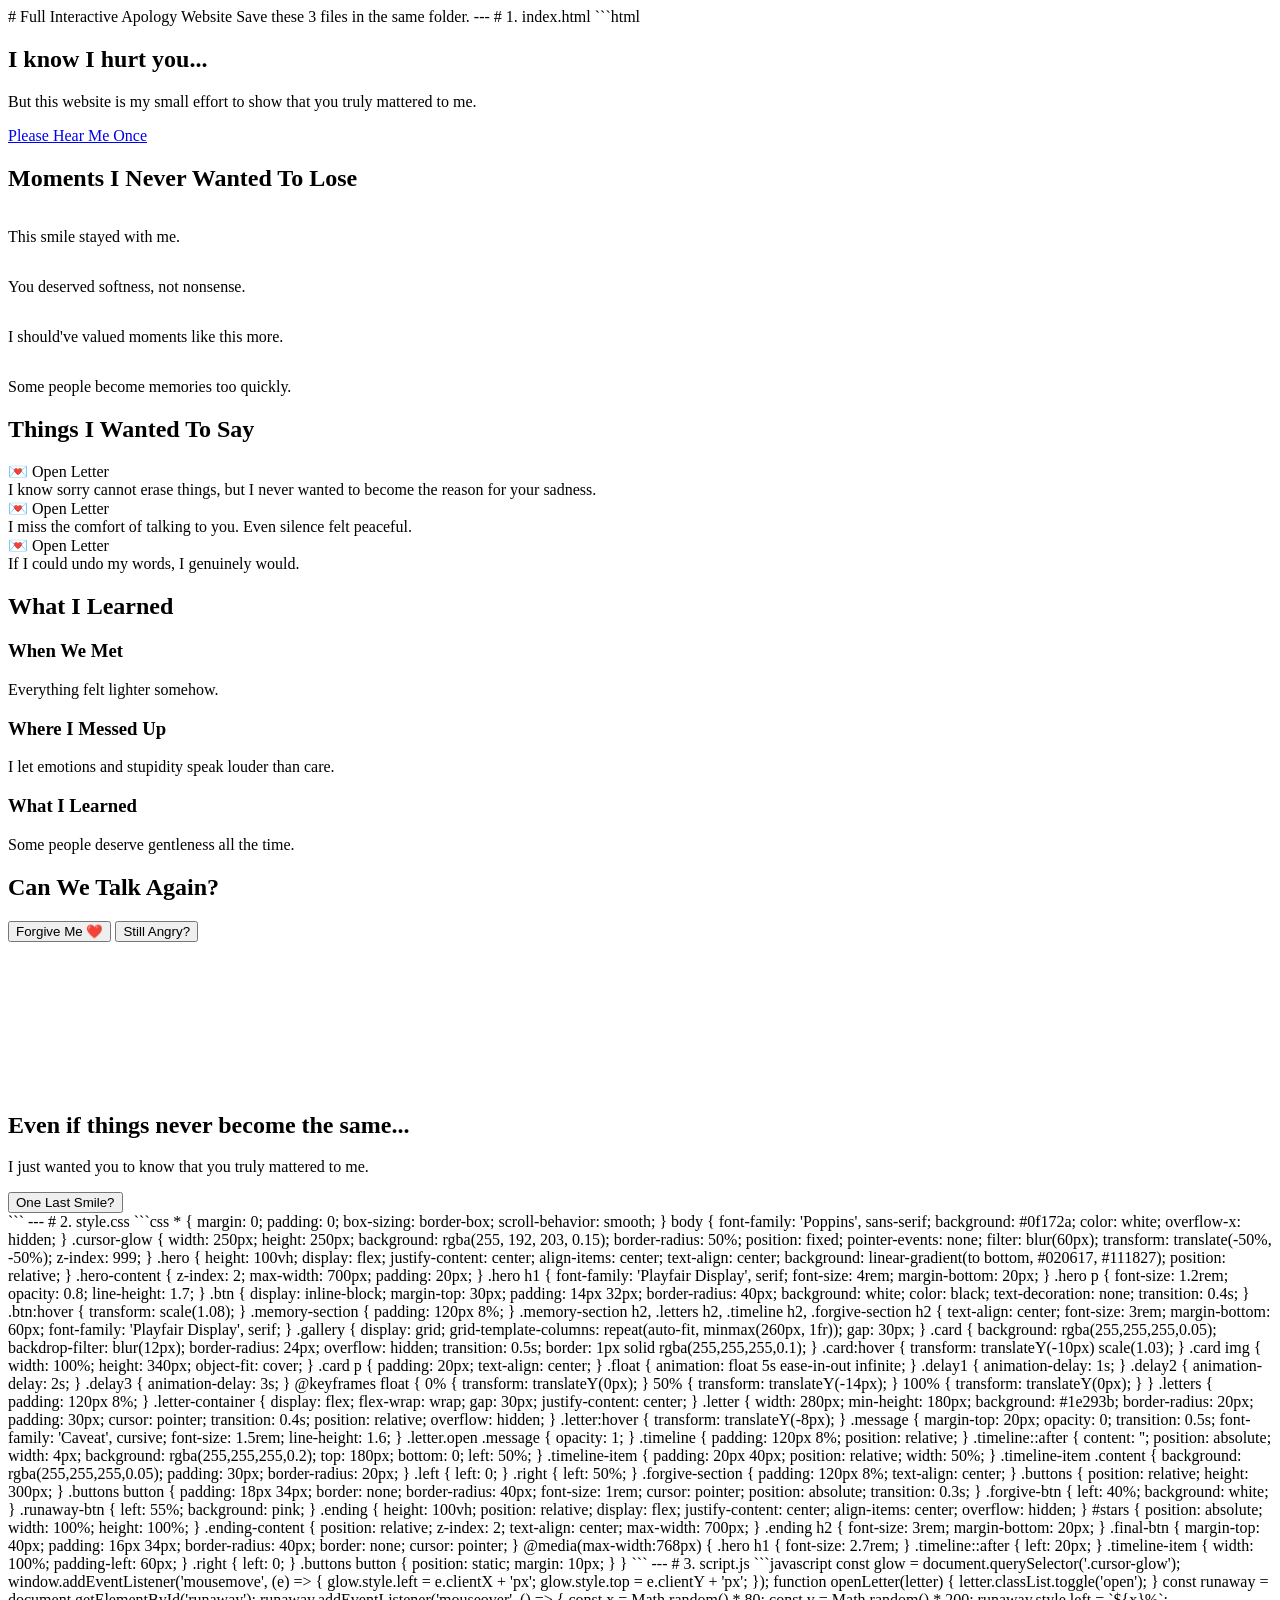
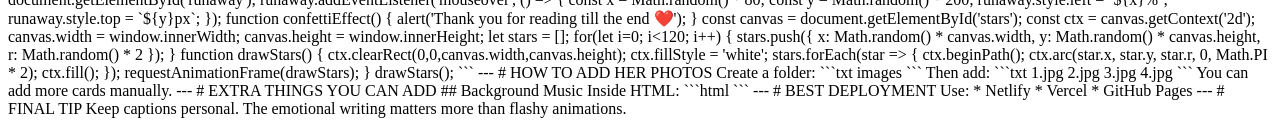
==== commit 2732e8a9: "Update index.html" ====
--- a/index.html
+++ b/index.html
@@ -1,784 +1,582 @@
+# Full Interactive Apology Website
+
+Save these 3 files in the same folder.
+
+---
+
+# 1. index.html
+
+```html
 <!DOCTYPE html>
 <html lang="en">
 <head>
-<meta charset="UTF-8">
-<meta name="viewport" content="width=device-width, initial-scale=1.0">
-<title>For You</title>
-<link href="https://fonts.googleapis.com/css2?family=Cormorant+Garamond:ital,wght@0,300;0,400;0,600;1,300;1,400&family=Jost:wght@300;400;500&display=swap" rel="stylesheet">
-<style>
-  *, *::before, *::after { margin: 0; padding: 0; box-sizing: border-box; }
-
-  :root {
-    --rose: #c0626a;
-    --rose-light: #f5e4e6;
-    --rose-dark: #8b3a41;
-    --gold: #c9a96e;
-    --cream: #fdf8f4;
-    --text-dark: #2a1a1c;
-    --text-mid: #6b4a4e;
-    --text-soft: #a07a7e;
-  }
-
-  html { scroll-behavior: smooth; }
-
-  body {
-    font-family: 'Jost', sans-serif;
-    background: var(--cream);
-    color: var(--text-dark);
-    overflow-x: hidden;
-    cursor: default;
-  }
-
-  /* ── PETALS ── */
-  .petal-container {
-    position: fixed;
-    top: 0; left: 0;
-    width: 100%; height: 100%;
-    pointer-events: none;
-    z-index: 0;
-    overflow: hidden;
-  }
-  .petal {
-    position: absolute;
-    top: -60px;
-    width: 18px;
-    height: 22px;
-    background: radial-gradient(ellipse at 40% 35%, #f4c2c8, #e8909a);
-    border-radius: 60% 40% 60% 40% / 50% 50% 50% 50%;
-    opacity: 0;
-    animation: fall linear infinite;
-  }
-  @keyframes fall {
-    0%   { opacity: 0; transform: translateY(0) rotate(0deg) translateX(0); }
-    5%   { opacity: 0.85; }
-    90%  { opacity: 0.6; }
-    100% { opacity: 0; transform: translateY(110vh) rotate(720deg) translateX(60px); }
-  }
-
-  /* ── NAV ── */
-  nav {
-    position: fixed;
-    top: 0; left: 0; right: 0;
-    z-index: 100;
-    display: flex;
-    justify-content: center;
-    gap: 2rem;
-    padding: 1.1rem 2rem;
-    background: rgba(253,248,244,0.88);
-    backdrop-filter: blur(10px);
-    border-bottom: 1px solid rgba(192,98,106,0.15);
-  }
-  nav a {
-    font-family: 'Jost', sans-serif;
-    font-size: 0.72rem;
-    letter-spacing: 0.18em;
-    text-transform: uppercase;
-    color: var(--text-mid);
-    text-decoration: none;
-    transition: color 0.3s;
-  }
-  nav a:hover { color: var(--rose); }
-
-  /* ── SECTIONS ── */
-  section { position: relative; z-index: 1; }
-
-  /* ── HERO ── */
-  #page1 {
-    min-height: 100vh;
-    display: flex;
-    flex-direction: column;
-    align-items: center;
-    justify-content: center;
-    text-align: center;
-    padding: 6rem 2rem 4rem;
-  }
-  .hero-badge {
-    font-family: 'Jost', sans-serif;
-    font-size: 0.68rem;
-    letter-spacing: 0.25em;
-    text-transform: uppercase;
-    color: var(--rose);
-    border: 1px solid rgba(192,98,106,0.4);
-    padding: 0.35rem 1.1rem;
-    border-radius: 50px;
-    margin-bottom: 2.5rem;
-    opacity: 0;
-    animation: fadeUp 1s 0.3s forwards;
-  }
-  .hero-title {
-    font-family: 'Cormorant Garamond', serif;
-    font-size: clamp(2.8rem, 8vw, 5.5rem);
-    font-weight: 300;
-    line-height: 1.1;
-    color: var(--text-dark);
-    max-width: 780px;
-    opacity: 0;
-    animation: fadeUp 1.1s 0.6s forwards;
-  }
-  .hero-title em {
-    font-style: italic;
-    color: var(--rose);
-  }
-  .hero-sub {
-    font-family: 'Cormorant Garamond', serif;
-    font-size: 1.15rem;
-    font-style: italic;
-    color: var(--text-soft);
-    margin-top: 1.5rem;
-    opacity: 0;
-    animation: fadeUp 1.1s 0.9s forwards;
-  }
-  .hero-divider {
-    width: 60px;
-    height: 1px;
-    background: linear-gradient(to right, transparent, var(--gold), transparent);
-    margin: 2.5rem auto;
-    opacity: 0;
-    animation: fadeUp 1.1s 1.1s forwards;
-  }
-  .hero-cta {
-    display: inline-block;
-    font-size: 0.72rem;
-    letter-spacing: 0.2em;
-    text-transform: uppercase;
-    color: var(--cream);
-    background: var(--rose);
-    padding: 0.85rem 2.2rem;
-    border-radius: 50px;
-    text-decoration: none;
-    transition: background 0.3s, transform 0.2s;
-    opacity: 0;
-    animation: fadeUp 1.1s 1.3s forwards;
-  }
-  .hero-cta:hover { background: var(--rose-dark); transform: translateY(-2px); }
-
-  .scroll-hint {
-    position: absolute;
-    bottom: 2.5rem;
-    left: 50%;
-    transform: translateX(-50%);
-    display: flex;
-    flex-direction: column;
-    align-items: center;
-    gap: 0.5rem;
-    opacity: 0;
-    animation: fadeUp 1s 2s forwards;
-  }
-  .scroll-hint span {
-    font-size: 0.62rem;
-    letter-spacing: 0.2em;
-    text-transform: uppercase;
-    color: var(--text-soft);
-  }
-  .scroll-arrow {
-    width: 20px;
-    height: 20px;
-    border-right: 1px solid var(--rose);
-    border-bottom: 1px solid var(--rose);
-    transform: rotate(45deg);
-    animation: bounce 1.5s ease-in-out infinite;
-  }
-  @keyframes bounce {
-    0%, 100% { transform: rotate(45deg) translateY(0); }
-    50% { transform: rotate(45deg) translateY(5px); }
-  }
-
-  /* ── THOUGHTS ── */
-  #page2 {
-    padding: 8rem 2rem;
-    background: #fff9f7;
-  }
-  .section-label {
-    text-align: center;
-    font-size: 0.68rem;
-    letter-spacing: 0.25em;
-    text-transform: uppercase;
-    color: var(--rose);
-    margin-bottom: 0.8rem;
-  }
-  .section-title {
-    text-align: center;
-    font-family: 'Cormorant Garamond', serif;
-    font-size: clamp(2rem, 5vw, 3.2rem);
-    font-weight: 300;
-    color: var(--text-dark);
-    margin-bottom: 1rem;
-  }
-  .section-intro {
-    text-align: center;
-    font-family: 'Cormorant Garamond', serif;
-    font-style: italic;
-    color: var(--text-soft);
-    font-size: 1.1rem;
-    max-width: 480px;
-    margin: 0 auto 4rem;
-  }
-
-  .thoughts-grid {
-    display: grid;
-    grid-template-columns: repeat(auto-fit, minmax(240px, 1fr));
-    gap: 1.5rem;
-    max-width: 960px;
-    margin: 0 auto;
-  }
-  .thought-card {
-    background: var(--cream);
-    border: 1px solid rgba(192,98,106,0.12);
-    border-radius: 16px;
-    padding: 2rem 1.8rem;
-    position: relative;
-    overflow: hidden;
-    transition: transform 0.3s, box-shadow 0.3s;
-  }
-  .thought-card::before {
-    content: '';
-    position: absolute;
-    top: 0; left: 0; right: 0;
-    height: 3px;
-    background: linear-gradient(to right, var(--rose-light), var(--rose), var(--rose-light));
-    opacity: 0;
-    transition: opacity 0.3s;
-  }
-  .thought-card:hover { transform: translateY(-5px); box-shadow: 0 15px 40px rgba(192,98,106,0.12); }
-  .thought-card:hover::before { opacity: 1; }
-  .thought-num {
-    font-family: 'Cormorant Garamond', serif;
-    font-size: 3.5rem;
-    font-weight: 300;
-    color: var(--rose-light);
-    line-height: 1;
-    margin-bottom: 0.8rem;
-  }
-  .thought-card h3 {
-    font-family: 'Cormorant Garamond', serif;
-    font-size: 1.5rem;
-    font-weight: 400;
-    color: var(--rose-dark);
-    margin-bottom: 0.6rem;
-  }
-  .thought-card p {
-    font-size: 0.9rem;
-    color: var(--text-mid);
-    line-height: 1.7;
-    font-weight: 300;
-  }
-
-  /* ── MOMENTS ── */
-  #page3 {
-    padding: 8rem 2rem;
-  }
-  .gallery-grid {
-    display: grid;
-    grid-template-columns: repeat(auto-fill, minmax(220px, 1fr));
-    gap: 1rem;
-    max-width: 1000px;
-    margin: 0 auto;
-  }
-  .gallery-item {
-    position: relative;
-    border-radius: 12px;
-    overflow: hidden;
-    aspect-ratio: 3/4;
-    background: linear-gradient(135deg, var(--rose-light), #f9dde0);
-    cursor: pointer;
-    transition: transform 0.3s;
-  }
-  .gallery-item:hover { transform: scale(1.03); }
-  .gallery-item img {
-    width: 100%; height: 100%;
-    object-fit: cover;
-    display: block;
-    transition: opacity 0.4s;
-  }
-  .gallery-item .placeholder {
-    position: absolute;
-    inset: 0;
-    display: flex;
-    flex-direction: column;
-    align-items: center;
-    justify-content: center;
-    gap: 0.5rem;
-  }
-  .gallery-item .placeholder svg {
-    width: 36px; height: 36px;
-    opacity: 0.4;
-    color: var(--rose);
-  }
-  .gallery-item .placeholder span {
-    font-size: 0.7rem;
-    letter-spacing: 0.1em;
-    color: var(--text-soft);
-    font-family: 'Jost', sans-serif;
-  }
-  .gallery-item:nth-child(3n+2) { margin-top: 1.5rem; }
-  .gallery-overlay {
-    position: absolute;
-    inset: 0;
-    background: linear-gradient(to top, rgba(139,58,65,0.7) 0%, transparent 50%);
-    opacity: 0;
-    transition: opacity 0.3s;
-    display: flex;
-    align-items: flex-end;
-    padding: 1.2rem;
-  }
-  .gallery-item:hover .gallery-overlay { opacity: 1; }
-  .gallery-overlay p {
-    color: white;
-    font-family: 'Cormorant Garamond', serif;
-    font-style: italic;
-    font-size: 1rem;
-  }
-
-  /* ── LETTER ── */
-  #page4 {
-    padding: 8rem 2rem 10rem;
-    background: #fff9f7;
-  }
-  .letter-wrap {
-    max-width: 640px;
-    margin: 0 auto;
-  }
-  .letter-paper {
-    background: white;
-    border-radius: 20px;
-    padding: 3.5rem;
-    box-shadow: 0 20px 60px rgba(192,98,106,0.1);
-    border: 1px solid rgba(192,98,106,0.1);
-    position: relative;
-    overflow: hidden;
-  }
-  .letter-paper::before {
-    content: '';
-    position: absolute;
-    top: -40px; right: -40px;
-    width: 120px; height: 120px;
-    border-radius: 50%;
-    background: radial-gradient(circle, rgba(192,98,106,0.08), transparent 70%);
-  }
-  .letter-paper::after {
-    content: '';
-    position: absolute;
-    bottom: -40px; left: -40px;
-    width: 120px; height: 120px;
-    border-radius: 50%;
-    background: radial-gradient(circle, rgba(201,169,110,0.08), transparent 70%);
-  }
-  .letter-date {
-    font-size: 0.75rem;
-    letter-spacing: 0.15em;
-    text-transform: uppercase;
-    color: var(--text-soft);
-    margin-bottom: 2rem;
-  }
-  .letter-greeting {
-    font-family: 'Cormorant Garamond', serif;
-    font-size: 1.8rem;
-    font-weight: 300;
-    font-style: italic;
-    color: var(--rose-dark);
-    margin-bottom: 1.5rem;
-  }
-  .letter-body {
-    font-family: 'Cormorant Garamond', serif;
-    font-size: 1.15rem;
-    line-height: 1.9;
-    color: var(--text-dark);
-    font-weight: 300;
-  }
-  .letter-body p { margin-bottom: 1.2rem; }
-  .letter-sign {
-    margin-top: 2.5rem;
-    font-family: 'Cormorant Garamond', serif;
-    font-style: italic;
-    font-size: 1.4rem;
-    color: var(--rose);
-  }
-
-  .send-btn {
-    display: flex;
-    align-items: center;
-    gap: 0.75rem;
-    margin: 2.5rem auto 0;
-    background: var(--rose);
-    color: white;
-    border: none;
-    padding: 1rem 2.5rem;
-    border-radius: 50px;
-    font-family: 'Jost', sans-serif;
-    font-size: 0.8rem;
-    letter-spacing: 0.15em;
-    text-transform: uppercase;
-    cursor: pointer;
-    transition: background 0.3s, transform 0.2s;
-    position: relative;
-    overflow: hidden;
-  }
-  .send-btn:hover { background: var(--rose-dark); transform: translateY(-2px); }
-  .send-btn svg { width: 18px; height: 18px; }
-
-  /* ── MUSIC PLAYER ── */
-  .music-player {
-    position: fixed;
-    bottom: 2rem;
-    right: 2rem;
-    z-index: 200;
-  }
-  .music-btn {
-    width: 52px; height: 52px;
-    border-radius: 50%;
-    background: var(--rose);
-    border: none;
-    cursor: pointer;
-    display: flex;
-    align-items: center;
-    justify-content: center;
-    color: white;
-    box-shadow: 0 8px 24px rgba(192,98,106,0.4);
-    transition: transform 0.2s, background 0.3s;
-    position: relative;
-  }
-  .music-btn:hover { transform: scale(1.08); background: var(--rose-dark); }
-  .music-btn svg { width: 20px; height: 20px; }
-  .music-ripple {
-    position: absolute;
-    inset: -4px;
-    border-radius: 50%;
-    border: 2px solid rgba(192,98,106,0.4);
-    animation: ripple 2s ease-out infinite;
-    display: none;
-  }
-  .music-btn.playing .music-ripple { display: block; }
-  @keyframes ripple {
-    0% { transform: scale(1); opacity: 0.8; }
-    100% { transform: scale(1.5); opacity: 0; }
-  }
-
-  /* ── MODAL ── */
-  .modal-overlay {
-    position: fixed;
-    inset: 0;
-    background: rgba(42,26,28,0.7);
-    z-index: 500;
-    display: flex;
-    align-items: center;
-    justify-content: center;
-    opacity: 0;
-    pointer-events: none;
-    transition: opacity 0.4s;
-    backdrop-filter: blur(4px);
-  }
-  .modal-overlay.open { opacity: 1; pointer-events: all; }
-  .modal {
-    background: white;
-    border-radius: 20px;
-    padding: 3rem;
-    max-width: 420px;
-    width: 90%;
-    text-align: center;
-    transform: translateY(20px) scale(0.97);
-    transition: transform 0.4s;
-    position: relative;
-  }
-  .modal-overlay.open .modal { transform: translateY(0) scale(1); }
-  .modal-heart {
-    font-size: 2.5rem;
-    margin-bottom: 1rem;
-    animation: pulse 1.2s ease-in-out infinite;
-  }
-  @keyframes pulse {
-    0%, 100% { transform: scale(1); }
-    50% { transform: scale(1.15); }
-  }
-  .modal h2 {
-    font-family: 'Cormorant Garamond', serif;
-    font-size: 1.9rem;
-    font-weight: 300;
-    color: var(--text-dark);
-    margin-bottom: 0.8rem;
-  }
-  .modal p {
-    color: var(--text-soft);
-    font-size: 0.95rem;
-    line-height: 1.7;
-    margin-bottom: 1.8rem;
-  }
-  .modal-close {
-    background: var(--rose);
-    color: white;
-    border: none;
-    padding: 0.8rem 2rem;
-    border-radius: 50px;
-    font-family: 'Jost', sans-serif;
-    font-size: 0.78rem;
-    letter-spacing: 0.12em;
-    text-transform: uppercase;
-    cursor: pointer;
-    transition: background 0.3s;
-  }
-  .modal-close:hover { background: var(--rose-dark); }
-
-  /* ── ANIMATIONS ── */
-  @keyframes fadeUp {
-    from { opacity: 0; transform: translateY(22px); }
-    to   { opacity: 1; transform: translateY(0); }
-  }
-  .reveal {
-    opacity: 0;
-    transform: translateY(28px);
-    transition: opacity 0.8s ease, transform 0.8s ease;
-  }
-  .reveal.visible { opacity: 1; transform: translateY(0); }
-
-  /* ── FOOTER ── */
-  footer {
-    text-align: center;
-    padding: 3rem 2rem;
-    font-size: 0.72rem;
-    letter-spacing: 0.15em;
-    text-transform: uppercase;
-    color: var(--text-soft);
-  }
-
-  /* ── RESPONSIVE ── */
-  @media (max-width: 600px) {
-    nav { gap: 1.2rem; padding: 1rem 1.2rem; }
-    nav a { font-size: 0.64rem; }
-    .gallery-item:nth-child(3n+2) { margin-top: 0; }
-    .letter-paper { padding: 2rem 1.5rem; }
-    .thoughts-grid { grid-template-columns: 1fr 1fr; }
-  }
-  @media (max-width: 420px) {
-    .thoughts-grid { grid-template-columns: 1fr; }
-  }
-</style>
+  <meta charset="UTF-8" />
+  <meta name="viewport" content="width=device-width, initial-scale=1.0" />
+  <title>For You ❤️</title>
+
+  <link rel="preconnect" href="https://fonts.googleapis.com">
+  <link rel="preconnect" href="https://fonts.gstatic.com" crossorigin>
+
+  <link href="https://fonts.googleapis.com/css2?family=Poppins:wght@300;400;600&family=Playfair+Display:wght@600&family=Caveat:wght@500&display=swap" rel="stylesheet">
+
+  <link rel="stylesheet" href="style.css" />
 </head>
 <body>
 
-<!-- Falling petals -->
-<div class="petal-container" id="petals"></div>
-
-<!-- Nav -->
-<nav>
-  <a href="#page1">Beginning</a>
-  <a href="#page2">Thoughts</a>
-  <a href="#page3">Moments</a>
-  <a href="#page4">Letter</a>
-</nav>
-
-<!-- HERO -->
-<section id="page1">
-  <div class="hero-badge">A message from the heart</div>
-  <h1 class="hero-title">I Said Things I <em>Shouldn't</em> Have.</h1>
-  <p class="hero-sub">But I wanted to create something honest — for you.</p>
-  <div class="hero-divider"></div>
-  <a href="#page2" class="hero-cta">Read My Words</a>
-  <div class="scroll-hint">
-    <span>Scroll</span>
-    <div class="scroll-arrow"></div>
+<div class="cursor-glow"></div>
+
+<section class="hero">
+  <div class="overlay"></div>
+
+  <div class="hero-content">
+    <h1 class="typing">I know I hurt you...</h1>
+    <p>
+      But this website is my small effort to show
+      that you truly mattered to me.
+    </p>
+
+    <a href="#memories" class="btn">Please Hear Me Once</a>
   </div>
 </section>
 
-<!-- THOUGHTS -->
-<section id="page2">
-  <p class="section-label reveal">Reflections</p>
-  <h2 class="section-title reveal">Thoughts I Should Have<br>Understood Earlier</h2>
-  <p class="section-intro reveal">Five things I wish I had held in my heart before I spoke.</p>
-
-  <div class="thoughts-grid">
-    <div class="thought-card reveal">
-      <div class="thought-num">01</div>
-      <h3>Patience</h3>
-      <p>I should have paused before reacting. A breath could have changed everything between us.</p>
-    </div>
-    <div class="thought-card reveal">
-      <div class="thought-num">02</div>
-      <h3>Understanding</h3>
-      <p>Not every emotion needs a harsh response. Sometimes silence is the most loving thing you can offer.</p>
-    </div>
-    <div class="thought-card reveal">
-      <div class="thought-num">03</div>
-      <h3>Respect</h3>
-      <p>Words matter more than we realize. Once spoken, they linger long after the moment passes.</p>
-    </div>
-    <div class="thought-card reveal">
-      <div class="thought-num">04</div>
-      <h3>Growth</h3>
-      <p>Mistakes should teach us maturity. I am learning — slowly, but sincerely, because of you.</p>
-    </div>
-    <div class="thought-card reveal">
-      <div class="thought-num">05</div>
-      <h3>Accountability</h3>
-      <p>I acknowledge my actions completely. No excuses. Only the truth and a promise to be better.</p>
-    </div>
+<section id="memories" class="memory-section">
+  <h2>Moments I Never Wanted To Lose</h2>
+
+  <div class="gallery">
+
+    <div class="card float">
+      <img src="images/1.jpg" alt="">
+      <p>This smile stayed with me.</p>
+    </div>
+
+    <div class="card float delay1">
+      <img src="images/2.jpg" alt="">
+      <p>You deserved softness, not nonsense.</p>
+    </div>
+
+    <div class="card float delay2">
+      <img src="images/3.jpg" alt="">
+      <p>I should've valued moments like this more.</p>
+    </div>
+
+    <div class="card float delay3">
+      <img src="images/4.jpg" alt="">
+      <p>Some people become memories too quickly.</p>
+    </div>
+
   </div>
 </section>
 
-<!-- MOMENTS -->
-<section id="page3">
-  <p class="section-label reveal">Gallery</p>
-  <h2 class="section-title reveal">Our Moments</h2>
-  <p class="section-intro reveal">The memories I keep returning to — the ones that remind me why this matters.</p>
-
-  <div class="gallery-grid" id="gallery"></div>
+<section class="letters">
+  <h2>Things I Wanted To Say</h2>
+
+  <div class="letter-container">
+
+    <div class="letter" onclick="openLetter(this)">
+      💌 Open Letter
+      <div class="message">
+        I know sorry cannot erase things,
+        but I never wanted to become the reason
+        for your sadness.
+      </div>
+    </div>
+
+    <div class="letter" onclick="openLetter(this)">
+      💌 Open Letter
+      <div class="message">
+        I miss the comfort of talking to you.
+        Even silence felt peaceful.
+      </div>
+    </div>
+
+    <div class="letter" onclick="openLetter(this)">
+      💌 Open Letter
+      <div class="message">
+        If I could undo my words,
+        I genuinely would.
+      </div>
+    </div>
+
+  </div>
 </section>
 
-<!-- LETTER -->
-<section id="page4">
-  <p class="section-label reveal">A Letter</p>
-  <h2 class="section-title reveal">My Words to You</h2>
-  <p class="section-intro reveal">Written with every ounce of sincerity I have.</p>
-
-  <div class="letter-wrap reveal">
-    <div class="letter-paper">
-      <div class="letter-date" id="letter-date"></div>
-      <div class="letter-greeting">My dearest,</div>
-      <div class="letter-body">
-        <p>I have been sitting with this for a while now — the weight of words that should never have been said. And I want you to know that I am truly, deeply sorry.</p>
-        <p>What I said was wrong. Not because of how it was received, but because it was never the truth of how I feel about you. You deserve so much more than a moment of thoughtlessness.</p>
-        <p>I see you. I see your patience, your kindness, the way you give pieces of yourself so generously. And I failed to honour that in the moment it mattered most.</p>
-        <p>I cannot undo what was said. But I can choose, every single day from this moment forward, to be the person who deserves to stand beside you.</p>
-        <p>Please know — you are not just someone I am apologising to. You are someone I want to grow for.</p>
-      </div>
-      <div class="letter-sign">— Always yours 🌸</div>
-    </div>
-    <div style="text-align:center">
-      <button class="send-btn" onclick="sendLetter()">
-        <svg viewBox="0 0 24 24" fill="none" stroke="currentColor" stroke-width="2" stroke-linecap="round" stroke-linejoin="round"><line x1="22" y1="2" x2="11" y2="13"/><polygon points="22 2 15 22 11 13 2 9 22 2"/></svg>
-        Send My Words
-      </button>
+<section class="timeline">
+  <h2>What I Learned</h2>
+
+  <div class="timeline-item left">
+    <div class="content">
+      <h3>When We Met</h3>
+      <p>Everything felt lighter somehow.</p>
+    </div>
+  </div>
+
+  <div class="timeline-item right">
+    <div class="content">
+      <h3>Where I Messed Up</h3>
+      <p>I let emotions and stupidity speak louder than care.</p>
+    </div>
+  </div>
+
+  <div class="timeline-item left">
+    <div class="content">
+      <h3>What I Learned</h3>
+      <p>Some people deserve gentleness all the time.</p>
     </div>
   </div>
 </section>
 
-<footer>Made with love &amp; sincerity &nbsp;•&nbsp; For you, always</footer>
-
-<!-- Music button -->
-<div class="music-player">
-  <button class="music-btn" id="musicBtn" onclick="toggleMusic()" title="Toggle music">
-    <div class="music-ripple"></div>
-    <svg id="playIcon" viewBox="0 0 24 24" fill="currentColor"><path d="M5 3l14 9-14 9V3z"/></svg>
-    <svg id="pauseIcon" viewBox="0 0 24 24" fill="currentColor" style="display:none"><rect x="6" y="4" width="4" height="16"/><rect x="14" y="4" width="4" height="16"/></svg>
-  </button>
-</div>
-
-<!-- Modal -->
-<div class="modal-overlay" id="modal">
-  <div class="modal">
-    <div class="modal-heart">🌸</div>
-    <h2>Your words have been sent</h2>
-    <p>May they reach her heart the way they came from yours — with love, sincerity, and the hope for a new beginning.</p>
-    <button class="modal-close" onclick="closeModal()">Close</button>
-  </div>
-</div>
-
-<audio id="bgMusic" loop>
-  <source src="music.mp3" type="audio/mpeg">
-</audio>
-
-<script>
-  // Date
-  const d = new Date();
-  document.getElementById('letter-date').textContent =
-    d.toLocaleDateString('en-GB', { day:'numeric', month:'long', year:'numeric' });
-
-  // Petals
-  const pc = document.getElementById('petals');
-  for (let i = 0; i < 22; i++) {
-    const p = document.createElement('div');
-    p.className = 'petal';
-    p.style.cssText = `
-      left:${Math.random()*100}%;
-      animation-duration:${6+Math.random()*10}s;
-      animation-delay:${Math.random()*12}s;
-      width:${12+Math.random()*14}px;
-      height:${16+Math.random()*14}px;
-      opacity:0;
-      transform:rotate(${Math.random()*360}deg);
-    `;
-    pc.appendChild(p);
-  }
-
-  // Gallery
-  const captions = ['A smile I remember','The warmth between us','A quiet moment','Something beautiful','Still in my heart','My favourite memory','Where we laughed','Time stood still','Just us','The beginning'];
-  const gallery = document.getElementById('gallery');
-  for (let i = 1; i <= 10; i++) {
-    const item = document.createElement('div');
-    item.className = 'gallery-item';
-    const img = document.createElement('img');
-    img.src = `images/photo${i}.jpg`;
-    img.alt = `Moment ${i}`;
-    img.onerror = function() { this.style.display='none'; };
-    const ph = document.createElement('div');
-    ph.className = 'placeholder';
-    ph.innerHTML = `<svg viewBox="0 0 24 24" fill="none" stroke="currentColor" stroke-width="1.5"><rect x="3" y="3" width="18" height="18" rx="2"/><circle cx="8.5" cy="8.5" r="1.5"/><polyline points="21,15 16,10 5,21"/></svg><span>Photo ${i}</span>`;
-    const ov = document.createElement('div');
-    ov.className = 'gallery-overlay';
-    ov.innerHTML = `<p>${captions[i-1]}</p>`;
-    item.appendChild(img);
-    item.appendChild(ph);
-    item.appendChild(ov);
-    gallery.appendChild(item);
-  }
-
-  // Reveal on scroll
-  const reveals = document.querySelectorAll('.reveal');
-  const obs = new IntersectionObserver((entries) => {
-    entries.forEach((e, i) => {
-      if (e.isIntersecting) {
-        setTimeout(() => e.target.classList.add('visible'), i * 80);
-        obs.unobserve(e.target);
-      }
-    });
-  }, { threshold: 0.12 });
-  reveals.forEach(el => obs.observe(el));
-
-  // Music
-  let playing = false;
-  function toggleMusic() {
-    const audio = document.getElementById('bgMusic');
-    const btn = document.getElementById('musicBtn');
-    const play = document.getElementById('playIcon');
-    const pause = document.getElementById('pauseIcon');
-    if (playing) {
-      audio.pause();
-      play.style.display = 'block';
-      pause.style.display = 'none';
-      btn.classList.remove('playing');
-    } else {
-      audio.play().catch(() => {});
-      play.style.display = 'none';
-      pause.style.display = 'block';
-      btn.classList.add('playing');
-    }
-    playing = !playing;
-  }
-
-  // Letter send
-  function sendLetter() {
-    document.getElementById('modal').classList.add('open');
-    // Hearts burst
-    for (let i = 0; i < 14; i++) {
-      const h = document.createElement('div');
-      h.textContent = '🌸';
-      h.style.cssText = `position:fixed;left:50%;top:50%;font-size:${1+Math.random()}rem;pointer-events:none;z-index:1000;animation:heartBurst 1.2s forwards;animation-delay:${i*60}ms;`;
-      const angle = (i / 14) * 360;
-      const dist = 80 + Math.random() * 80;
-      h.style.setProperty('--tx', `${Math.cos(angle*Math.PI/180)*dist}px`);
-      h.style.setProperty('--ty', `${Math.sin(angle*Math.PI/180)*dist}px`);
-      document.body.appendChild(h);
-      setTimeout(() => h.remove(), 1500);
-    }
-  }
-  function closeModal() {
-    document.getElementById('modal').classList.remove('open');
-  }
-</script>
-
-<style>
-  @keyframes heartBurst {
-    0%   { opacity:1; transform:translate(-50%,-50%) translate(0,0) scale(1); }
-    100% { opacity:0; transform:translate(-50%,-50%) translate(var(--tx),var(--ty)) scale(0.4); }
-  }
-</style>
+<section class="forgive-section">
+  <h2>Can We Talk Again?</h2>
+
+  <div class="buttons">
+    <button class="forgive-btn">Forgive Me ❤️</button>
+    <button class="runaway-btn" id="runaway">Still Angry?</button>
+  </div>
+</section>
+
+<section class="ending">
+  <canvas id="stars"></canvas>
+
+  <div class="ending-content">
+    <h2>
+      Even if things never become the same...
+    </h2>
+
+    <p>
+      I just wanted you to know that
+      you truly mattered to me.
+    </p>
+
+    <button class="final-btn" onclick="confettiEffect()">
+      One Last Smile?
+    </button>
+  </div>
+</section>
+
+<script src="script.js"></script>
 </body>
 </html>
+```
+
+---
+
+# 2. style.css
+
+```css
+* {
+  margin: 0;
+  padding: 0;
+  box-sizing: border-box;
+  scroll-behavior: smooth;
+}
+
+body {
+  font-family: 'Poppins', sans-serif;
+  background: #0f172a;
+  color: white;
+  overflow-x: hidden;
+}
+
+.cursor-glow {
+  width: 250px;
+  height: 250px;
+  background: rgba(255, 192, 203, 0.15);
+  border-radius: 50%;
+  position: fixed;
+  pointer-events: none;
+  filter: blur(60px);
+  transform: translate(-50%, -50%);
+  z-index: 999;
+}
+
+.hero {
+  height: 100vh;
+  display: flex;
+  justify-content: center;
+  align-items: center;
+  text-align: center;
+  background: linear-gradient(to bottom, #020617, #111827);
+  position: relative;
+}
+
+.hero-content {
+  z-index: 2;
+  max-width: 700px;
+  padding: 20px;
+}
+
+.hero h1 {
+  font-family: 'Playfair Display', serif;
+  font-size: 4rem;
+  margin-bottom: 20px;
+}
+
+.hero p {
+  font-size: 1.2rem;
+  opacity: 0.8;
+  line-height: 1.7;
+}
+
+.btn {
+  display: inline-block;
+  margin-top: 30px;
+  padding: 14px 32px;
+  border-radius: 40px;
+  background: white;
+  color: black;
+  text-decoration: none;
+  transition: 0.4s;
+}
+
+.btn:hover {
+  transform: scale(1.08);
+}
+
+.memory-section {
+  padding: 120px 8%;
+}
+
+.memory-section h2,
+.letters h2,
+.timeline h2,
+.forgive-section h2 {
+  text-align: center;
+  font-size: 3rem;
+  margin-bottom: 60px;
+  font-family: 'Playfair Display', serif;
+}
+
+.gallery {
+  display: grid;
+  grid-template-columns: repeat(auto-fit, minmax(260px, 1fr));
+  gap: 30px;
+}
+
+.card {
+  background: rgba(255,255,255,0.05);
+  backdrop-filter: blur(12px);
+  border-radius: 24px;
+  overflow: hidden;
+  transition: 0.5s;
+  border: 1px solid rgba(255,255,255,0.1);
+}
+
+.card:hover {
+  transform: translateY(-10px) scale(1.03);
+}
+
+.card img {
+  width: 100%;
+  height: 340px;
+  object-fit: cover;
+}
+
+.card p {
+  padding: 20px;
+  text-align: center;
+}
+
+.float {
+  animation: float 5s ease-in-out infinite;
+}
+
+.delay1 {
+  animation-delay: 1s;
+}
+
+.delay2 {
+  animation-delay: 2s;
+}
+
+.delay3 {
+  animation-delay: 3s;
+}
+
+@keyframes float {
+  0% { transform: translateY(0px); }
+  50% { transform: translateY(-14px); }
+  100% { transform: translateY(0px); }
+}
+
+.letters {
+  padding: 120px 8%;
+}
+
+.letter-container {
+  display: flex;
+  flex-wrap: wrap;
+  gap: 30px;
+  justify-content: center;
+}
+
+.letter {
+  width: 280px;
+  min-height: 180px;
+  background: #1e293b;
+  border-radius: 20px;
+  padding: 30px;
+  cursor: pointer;
+  transition: 0.4s;
+  position: relative;
+  overflow: hidden;
+}
+
+.letter:hover {
+  transform: translateY(-8px);
+}
+
+.message {
+  margin-top: 20px;
+  opacity: 0;
+  transition: 0.5s;
+  font-family: 'Caveat', cursive;
+  font-size: 1.5rem;
+  line-height: 1.6;
+}
+
+.letter.open .message {
+  opacity: 1;
+}
+
+.timeline {
+  padding: 120px 8%;
+  position: relative;
+}
+
+.timeline::after {
+  content: '';
+  position: absolute;
+  width: 4px;
+  background: rgba(255,255,255,0.2);
+  top: 180px;
+  bottom: 0;
+  left: 50%;
+}
+
+.timeline-item {
+  padding: 20px 40px;
+  position: relative;
+  width: 50%;
+}
+
+.timeline-item .content {
+  background: rgba(255,255,255,0.05);
+  padding: 30px;
+  border-radius: 20px;
+}
+
+.left {
+  left: 0;
+}
+
+.right {
+  left: 50%;
+}
+
+.forgive-section {
+  padding: 120px 8%;
+  text-align: center;
+}
+
+.buttons {
+  position: relative;
+  height: 300px;
+}
+
+.buttons button {
+  padding: 18px 34px;
+  border: none;
+  border-radius: 40px;
+  font-size: 1rem;
+  cursor: pointer;
+  position: absolute;
+  transition: 0.3s;
+}
+
+.forgive-btn {
+  left: 40%;
+  background: white;
+}
+
+.runaway-btn {
+  left: 55%;
+  background: pink;
+}
+
+.ending {
+  height: 100vh;
+  position: relative;
+  display: flex;
+  justify-content: center;
+  align-items: center;
+  overflow: hidden;
+}
+
+#stars {
+  position: absolute;
+  width: 100%;
+  height: 100%;
+}
+
+.ending-content {
+  position: relative;
+  z-index: 2;
+  text-align: center;
+  max-width: 700px;
+}
+
+.ending h2 {
+  font-size: 3rem;
+  margin-bottom: 20px;
+}
+
+.final-btn {
+  margin-top: 40px;
+  padding: 16px 34px;
+  border-radius: 40px;
+  border: none;
+  cursor: pointer;
+}
+
+@media(max-width:768px) {
+
+  .hero h1 {
+    font-size: 2.7rem;
+  }
+
+  .timeline::after {
+    left: 20px;
+  }
+
+  .timeline-item {
+    width: 100%;
+    padding-left: 60px;
+  }
+
+  .right {
+    left: 0;
+  }
+
+  .buttons button {
+    position: static;
+    margin: 10px;
+  }
+}
+```
+
+---
+
+# 3. script.js
+
+```javascript
+const glow = document.querySelector('.cursor-glow');
+
+window.addEventListener('mousemove', (e) => {
+  glow.style.left = e.clientX + 'px';
+  glow.style.top = e.clientY + 'px';
+});
+
+function openLetter(letter) {
+  letter.classList.toggle('open');
+}
+
+const runaway = document.getElementById('runaway');
+
+runaway.addEventListener('mouseover', () => {
+
+  const x = Math.random() * 80;
+  const y = Math.random() * 200;
+
+  runaway.style.left = `${x}%`;
+  runaway.style.top = `${y}px`;
+});
+
+function confettiEffect() {
+  alert('Thank you for reading till the end ❤️');
+}
+
+const canvas = document.getElementById('stars');
+const ctx = canvas.getContext('2d');
+
+canvas.width = window.innerWidth;
+canvas.height = window.innerHeight;
+
+let stars = [];
+
+for(let i=0; i<120; i++) {
+  stars.push({
+    x: Math.random() * canvas.width,
+    y: Math.random() * canvas.height,
+    r: Math.random() * 2
+  });
+}
+
+function drawStars() {
+
+  ctx.clearRect(0,0,canvas.width,canvas.height);
+
+  ctx.fillStyle = 'white';
+
+  stars.forEach(star => {
+    ctx.beginPath();
+    ctx.arc(star.x, star.y, star.r, 0, Math.PI * 2);
+    ctx.fill();
+  });
+
+  requestAnimationFrame(drawStars);
+}
+
+drawStars();
+```
+
+---
+
+# HOW TO ADD HER PHOTOS
+
+Create a folder:
+
+```txt
+images
+```
+
+Then add:
+
+```txt
+1.jpg
+2.jpg
+3.jpg
+4.jpg
+```
+
+You can add more cards manually.
+
+---
+
+# EXTRA THINGS YOU CAN ADD
+
+## Background Music
+
+Inside HTML:
+
+```html
+<audio autoplay loop>
+  <source src="music/song.mp3" type="audio/mp3">
+</audio>
+```
+
+---
+
+# BEST DEPLOYMENT
+
+Use:
+
+* Netlify
+* Vercel
+* GitHub Pages
+
+---
+
+# FINAL TIP
+
+Keep captions personal.
+The emotional writing matters more than flashy animations.
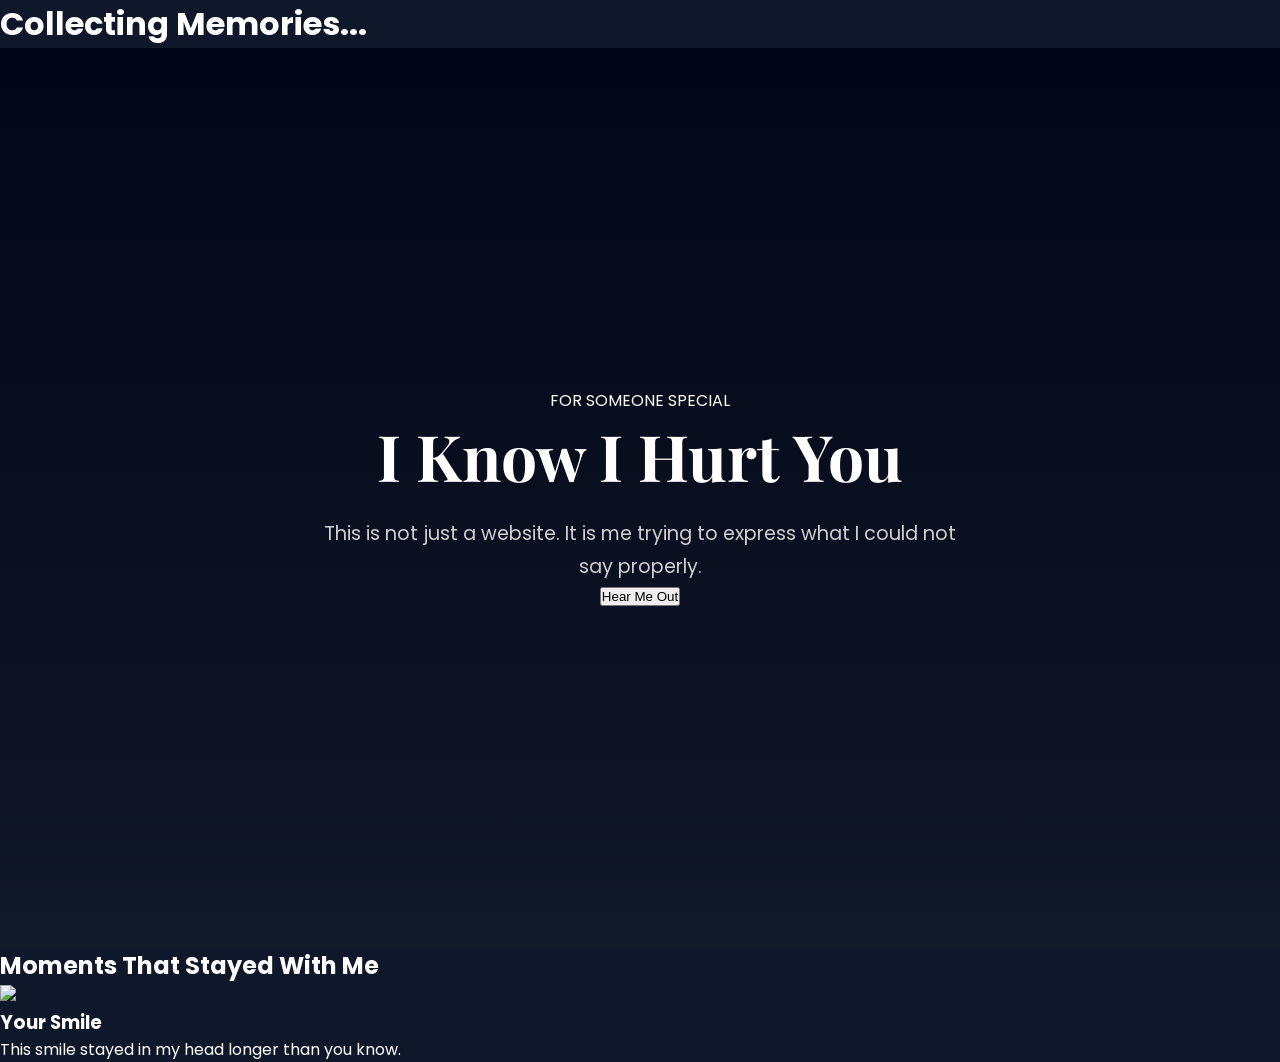
==== commit dfbc04dc: "Update index.html" ====
--- a/index.html
+++ b/index.html
@@ -1,582 +1,69 @@
-# Full Interactive Apology Website
-
-Save these 3 files in the same folder.
-
----
-
-# 1. index.html
-
-```html
 <!DOCTYPE html>
 <html lang="en">
 <head>
   <meta charset="UTF-8" />
   <meta name="viewport" content="width=device-width, initial-scale=1.0" />
-  <title>For You ❤️</title>
+  <title>For Her ❤️</title>
 
   <link rel="preconnect" href="https://fonts.googleapis.com">
   <link rel="preconnect" href="https://fonts.gstatic.com" crossorigin>
 
-  <link href="https://fonts.googleapis.com/css2?family=Poppins:wght@300;400;600&family=Playfair+Display:wght@600&family=Caveat:wght@500&display=swap" rel="stylesheet">
+  <link href="https://fonts.googleapis.com/css2?family=Poppins:wght@300;400;500;700&family=Playfair+Display:wght@600;700&display=swap" rel="stylesheet">
 
-  <link rel="stylesheet" href="style.css" />
+  <link rel="stylesheet" href="style.css">
 </head>
 <body>
 
-<div class="cursor-glow"></div>
+<div class="loader">
+  <h1>Collecting Memories...</h1>
+</div>
+
+<div class="cursor"></div>
+<div class="cursor2"></div>
+
+<div class="bg-blur blur1"></div>
+<div class="bg-blur blur2"></div>
+<div class="bg-blur blur3"></div>
 
 <section class="hero">
-  <div class="overlay"></div>
+
+  <div class="floating-hearts"></div>
 
   <div class="hero-content">
-    <h1 class="typing">I know I hurt you...</h1>
+
+    <span class="tag">FOR SOMEONE SPECIAL</span>
+
+    <h1>
+      I Know
+      <span>I Hurt You</span>
+    </h1>
+
     <p>
-      But this website is my small effort to show
-      that you truly mattered to me.
+      This is not just a website.
+      It is me trying to express
+      what I could not say properly.
     </p>
 
-    <a href="#memories" class="btn">Please Hear Me Once</a>
+    <button class="magnetic-btn" onclick="scrollToMemories()">
+      Hear Me Out
+    </button>
+
   </div>
+
 </section>
 
-<section id="memories" class="memory-section">
-  <h2>Moments I Never Wanted To Lose</h2>
+<section class="memories" id="memories">
 
-  <div class="gallery">
+  <h2>Moments That Stayed With Me</h2>
 
-    <div class="card float">
-      <img src="images/1.jpg" alt="">
-      <p>This smile stayed with me.</p>
-    </div>
+  <div class="cards">
 
-    <div class="card float delay1">
-      <img src="images/2.jpg" alt="">
-      <p>You deserved softness, not nonsense.</p>
-    </div>
-
-    <div class="card float delay2">
-      <img src="images/3.jpg" alt="">
-      <p>I should've valued moments like this more.</p>
-    </div>
-
-    <div class="card float delay3">
-      <img src="images/4.jpg" alt="">
-      <p>Some people become memories too quickly.</p>
-    </div>
-
-  </div>
-</section>
-
-<section class="letters">
-  <h2>Things I Wanted To Say</h2>
-
-  <div class="letter-container">
-
-    <div class="letter" onclick="openLetter(this)">
-      💌 Open Letter
-      <div class="message">
-        I know sorry cannot erase things,
-        but I never wanted to become the reason
-        for your sadness.
+    <div class="memory-card">
+      <img src="images/1.jpg">
+      <div class="card-content">
+        <h3>Your Smile</h3>
+        <p>This smile stayed in my head longer than you know.</p>
       </div>
     </div>
 
-    <div class="letter" onclick="openLetter(this)">
-      💌 Open Letter
-      <div class="message">
-        I miss the comfort of talking to you.
-        Even silence felt peaceful.
-      </div>
-    </div>
-
-    <div class="letter" onclick="openLetter(this)">
-      💌 Open Letter
-      <div class="message">
-        If I could undo my words,
-        I genuinely would.
-      </div>
-    </div>
-
-  </div>
-</section>
-
-<section class="timeline">
-  <h2>What I Learned</h2>
-
-  <div class="timeline-item left">
-    <div class="content">
-      <h3>When We Met</h3>
-      <p>Everything felt lighter somehow.</p>
-    </div>
-  </div>
-
-  <div class="timeline-item right">
-    <div class="content">
-      <h3>Where I Messed Up</h3>
-      <p>I let emotions and stupidity speak louder than care.</p>
-    </div>
-  </div>
-
-  <div class="timeline-item left">
-    <div class="content">
-      <h3>What I Learned</h3>
-      <p>Some people deserve gentleness all the time.</p>
-    </div>
-  </div>
-</section>
-
-<section class="forgive-section">
-  <h2>Can We Talk Again?</h2>
-
-  <div class="buttons">
-    <button class="forgive-btn">Forgive Me ❤️</button>
-    <button class="runaway-btn" id="runaway">Still Angry?</button>
-  </div>
-</section>
-
-<section class="ending">
-  <canvas id="stars"></canvas>
-
-  <div class="ending-content">
-    <h2>
-      Even if things never become the same...
-    </h2>
-
-    <p>
-      I just wanted you to know that
-      you truly mattered to me.
-    </p>
-
-    <button class="final-btn" onclick="confettiEffect()">
-      One Last Smile?
-    </button>
-  </div>
-</section>
-
-<script src="script.js"></script>
-</body>
 </html>
-```
-
----
-
-# 2. style.css
-
-```css
-* {
-  margin: 0;
-  padding: 0;
-  box-sizing: border-box;
-  scroll-behavior: smooth;
-}
-
-body {
-  font-family: 'Poppins', sans-serif;
-  background: #0f172a;
-  color: white;
-  overflow-x: hidden;
-}
-
-.cursor-glow {
-  width: 250px;
-  height: 250px;
-  background: rgba(255, 192, 203, 0.15);
-  border-radius: 50%;
-  position: fixed;
-  pointer-events: none;
-  filter: blur(60px);
-  transform: translate(-50%, -50%);
-  z-index: 999;
-}
-
-.hero {
-  height: 100vh;
-  display: flex;
-  justify-content: center;
-  align-items: center;
-  text-align: center;
-  background: linear-gradient(to bottom, #020617, #111827);
-  position: relative;
-}
-
-.hero-content {
-  z-index: 2;
-  max-width: 700px;
-  padding: 20px;
-}
-
-.hero h1 {
-  font-family: 'Playfair Display', serif;
-  font-size: 4rem;
-  margin-bottom: 20px;
-}
-
-.hero p {
-  font-size: 1.2rem;
-  opacity: 0.8;
-  line-height: 1.7;
-}
-
-.btn {
-  display: inline-block;
-  margin-top: 30px;
-  padding: 14px 32px;
-  border-radius: 40px;
-  background: white;
-  color: black;
-  text-decoration: none;
-  transition: 0.4s;
-}
-
-.btn:hover {
-  transform: scale(1.08);
-}
-
-.memory-section {
-  padding: 120px 8%;
-}
-
-.memory-section h2,
-.letters h2,
-.timeline h2,
-.forgive-section h2 {
-  text-align: center;
-  font-size: 3rem;
-  margin-bottom: 60px;
-  font-family: 'Playfair Display', serif;
-}
-
-.gallery {
-  display: grid;
-  grid-template-columns: repeat(auto-fit, minmax(260px, 1fr));
-  gap: 30px;
-}
-
-.card {
-  background: rgba(255,255,255,0.05);
-  backdrop-filter: blur(12px);
-  border-radius: 24px;
-  overflow: hidden;
-  transition: 0.5s;
-  border: 1px solid rgba(255,255,255,0.1);
-}
-
-.card:hover {
-  transform: translateY(-10px) scale(1.03);
-}
-
-.card img {
-  width: 100%;
-  height: 340px;
-  object-fit: cover;
-}
-
-.card p {
-  padding: 20px;
-  text-align: center;
-}
-
-.float {
-  animation: float 5s ease-in-out infinite;
-}
-
-.delay1 {
-  animation-delay: 1s;
-}
-
-.delay2 {
-  animation-delay: 2s;
-}
-
-.delay3 {
-  animation-delay: 3s;
-}
-
-@keyframes float {
-  0% { transform: translateY(0px); }
-  50% { transform: translateY(-14px); }
-  100% { transform: translateY(0px); }
-}
-
-.letters {
-  padding: 120px 8%;
-}
-
-.letter-container {
-  display: flex;
-  flex-wrap: wrap;
-  gap: 30px;
-  justify-content: center;
-}
-
-.letter {
-  width: 280px;
-  min-height: 180px;
-  background: #1e293b;
-  border-radius: 20px;
-  padding: 30px;
-  cursor: pointer;
-  transition: 0.4s;
-  position: relative;
-  overflow: hidden;
-}
-
-.letter:hover {
-  transform: translateY(-8px);
-}
-
-.message {
-  margin-top: 20px;
-  opacity: 0;
-  transition: 0.5s;
-  font-family: 'Caveat', cursive;
-  font-size: 1.5rem;
-  line-height: 1.6;
-}
-
-.letter.open .message {
-  opacity: 1;
-}
-
-.timeline {
-  padding: 120px 8%;
-  position: relative;
-}
-
-.timeline::after {
-  content: '';
-  position: absolute;
-  width: 4px;
-  background: rgba(255,255,255,0.2);
-  top: 180px;
-  bottom: 0;
-  left: 50%;
-}
-
-.timeline-item {
-  padding: 20px 40px;
-  position: relative;
-  width: 50%;
-}
-
-.timeline-item .content {
-  background: rgba(255,255,255,0.05);
-  padding: 30px;
-  border-radius: 20px;
-}
-
-.left {
-  left: 0;
-}
-
-.right {
-  left: 50%;
-}
-
-.forgive-section {
-  padding: 120px 8%;
-  text-align: center;
-}
-
-.buttons {
-  position: relative;
-  height: 300px;
-}
-
-.buttons button {
-  padding: 18px 34px;
-  border: none;
-  border-radius: 40px;
-  font-size: 1rem;
-  cursor: pointer;
-  position: absolute;
-  transition: 0.3s;
-}
-
-.forgive-btn {
-  left: 40%;
-  background: white;
-}
-
-.runaway-btn {
-  left: 55%;
-  background: pink;
-}
-
-.ending {
-  height: 100vh;
-  position: relative;
-  display: flex;
-  justify-content: center;
-  align-items: center;
-  overflow: hidden;
-}
-
-#stars {
-  position: absolute;
-  width: 100%;
-  height: 100%;
-}
-
-.ending-content {
-  position: relative;
-  z-index: 2;
-  text-align: center;
-  max-width: 700px;
-}
-
-.ending h2 {
-  font-size: 3rem;
-  margin-bottom: 20px;
-}
-
-.final-btn {
-  margin-top: 40px;
-  padding: 16px 34px;
-  border-radius: 40px;
-  border: none;
-  cursor: pointer;
-}
-
-@media(max-width:768px) {
-
-  .hero h1 {
-    font-size: 2.7rem;
-  }
-
-  .timeline::after {
-    left: 20px;
-  }
-
-  .timeline-item {
-    width: 100%;
-    padding-left: 60px;
-  }
-
-  .right {
-    left: 0;
-  }
-
-  .buttons button {
-    position: static;
-    margin: 10px;
-  }
-}
-```
-
----
-
-# 3. script.js
-
-```javascript
-const glow = document.querySelector('.cursor-glow');
-
-window.addEventListener('mousemove', (e) => {
-  glow.style.left = e.clientX + 'px';
-  glow.style.top = e.clientY + 'px';
-});
-
-function openLetter(letter) {
-  letter.classList.toggle('open');
-}
-
-const runaway = document.getElementById('runaway');
-
-runaway.addEventListener('mouseover', () => {
-
-  const x = Math.random() * 80;
-  const y = Math.random() * 200;
-
-  runaway.style.left = `${x}%`;
-  runaway.style.top = `${y}px`;
-});
-
-function confettiEffect() {
-  alert('Thank you for reading till the end ❤️');
-}
-
-const canvas = document.getElementById('stars');
-const ctx = canvas.getContext('2d');
-
-canvas.width = window.innerWidth;
-canvas.height = window.innerHeight;
-
-let stars = [];
-
-for(let i=0; i<120; i++) {
-  stars.push({
-    x: Math.random() * canvas.width,
-    y: Math.random() * canvas.height,
-    r: Math.random() * 2
-  });
-}
-
-function drawStars() {
-
-  ctx.clearRect(0,0,canvas.width,canvas.height);
-
-  ctx.fillStyle = 'white';
-
-  stars.forEach(star => {
-    ctx.beginPath();
-    ctx.arc(star.x, star.y, star.r, 0, Math.PI * 2);
-    ctx.fill();
-  });
-
-  requestAnimationFrame(drawStars);
-}
-
-drawStars();
-```
-
----
-
-# HOW TO ADD HER PHOTOS
-
-Create a folder:
-
-```txt
-images
-```
-
-Then add:
-
-```txt
-1.jpg
-2.jpg
-3.jpg
-4.jpg
-```
-
-You can add more cards manually.
-
----
-
-# EXTRA THINGS YOU CAN ADD
-
-## Background Music
-
-Inside HTML:
-
-```html
-<audio autoplay loop>
-  <source src="music/song.mp3" type="audio/mp3">
-</audio>
-```
-
----
-
-# BEST DEPLOYMENT
-
-Use:
-
-* Netlify
-* Vercel
-* GitHub Pages
-
----
-
-# FINAL TIP
-
-Keep captions personal.
-The emotional writing matters more than flashy animations.
--- a/style.css
+++ b/style.css
@@ -0,0 +1,66 @@
+* {
+  margin: 0;
+  padding: 0;
+  box-sizing: border-box;
+  scroll-behavior: smooth;
+}
+
+body {
+  font-family: 'Poppins', sans-serif;
+  background: #0f172a;
+  color: white;
+  overflow-x: hidden;
+}
+
+.cursor-glow {
+  width: 250px;
+  height: 250px;
+  background: rgba(255, 192, 203, 0.15);
+  border-radius: 50%;
+  position: fixed;
+  pointer-events: none;
+  filter: blur(60px);
+  transform: translate(-50%, -50%);
+  z-index: 999;
+}
+
+.hero {
+  height: 100vh;
+  display: flex;
+  justify-content: center;
+  align-items: center;
+  text-align: center;
+  background: linear-gradient(to bottom, #020617, #111827);
+  position: relative;
+}
+
+.hero-content {
+  z-index: 2;
+  max-width: 700px;
+  padding: 20px;
+}
+
+.hero h1 {
+  font-family: 'Playfair Display', serif;
+  font-size: 4rem;
+  margin-bottom: 20px;
+}
+
+.hero p {
+  font-size: 1.2rem;
+  opacity: 0.8;
+  line-height: 1.7;
+}
+
+.btn {
+  display: inline-block;
+  margin-top: 30px;
+  padding: 14px 32px;
+  border-radius: 40px;
+  background: white;
+  color: black;
+  text-decoration: none;
+  transition: 0.4s;
+}
+
+}
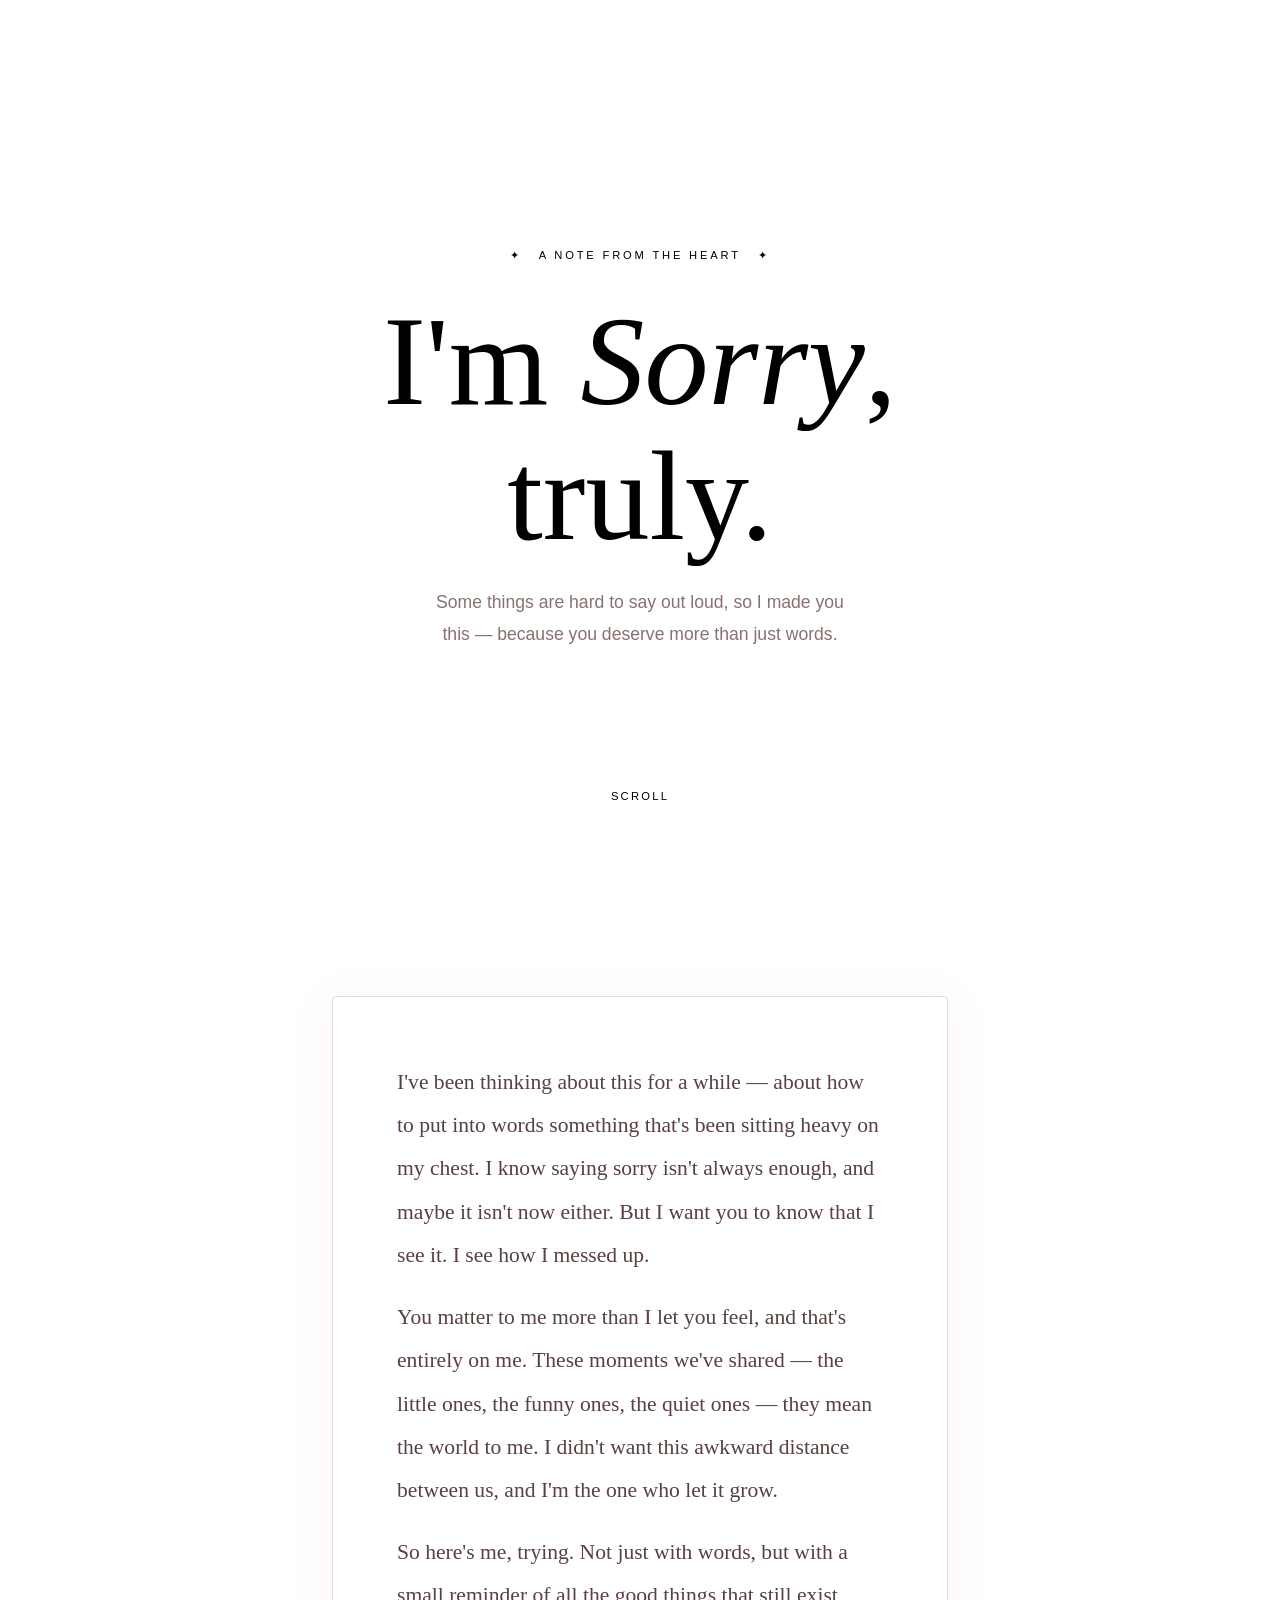
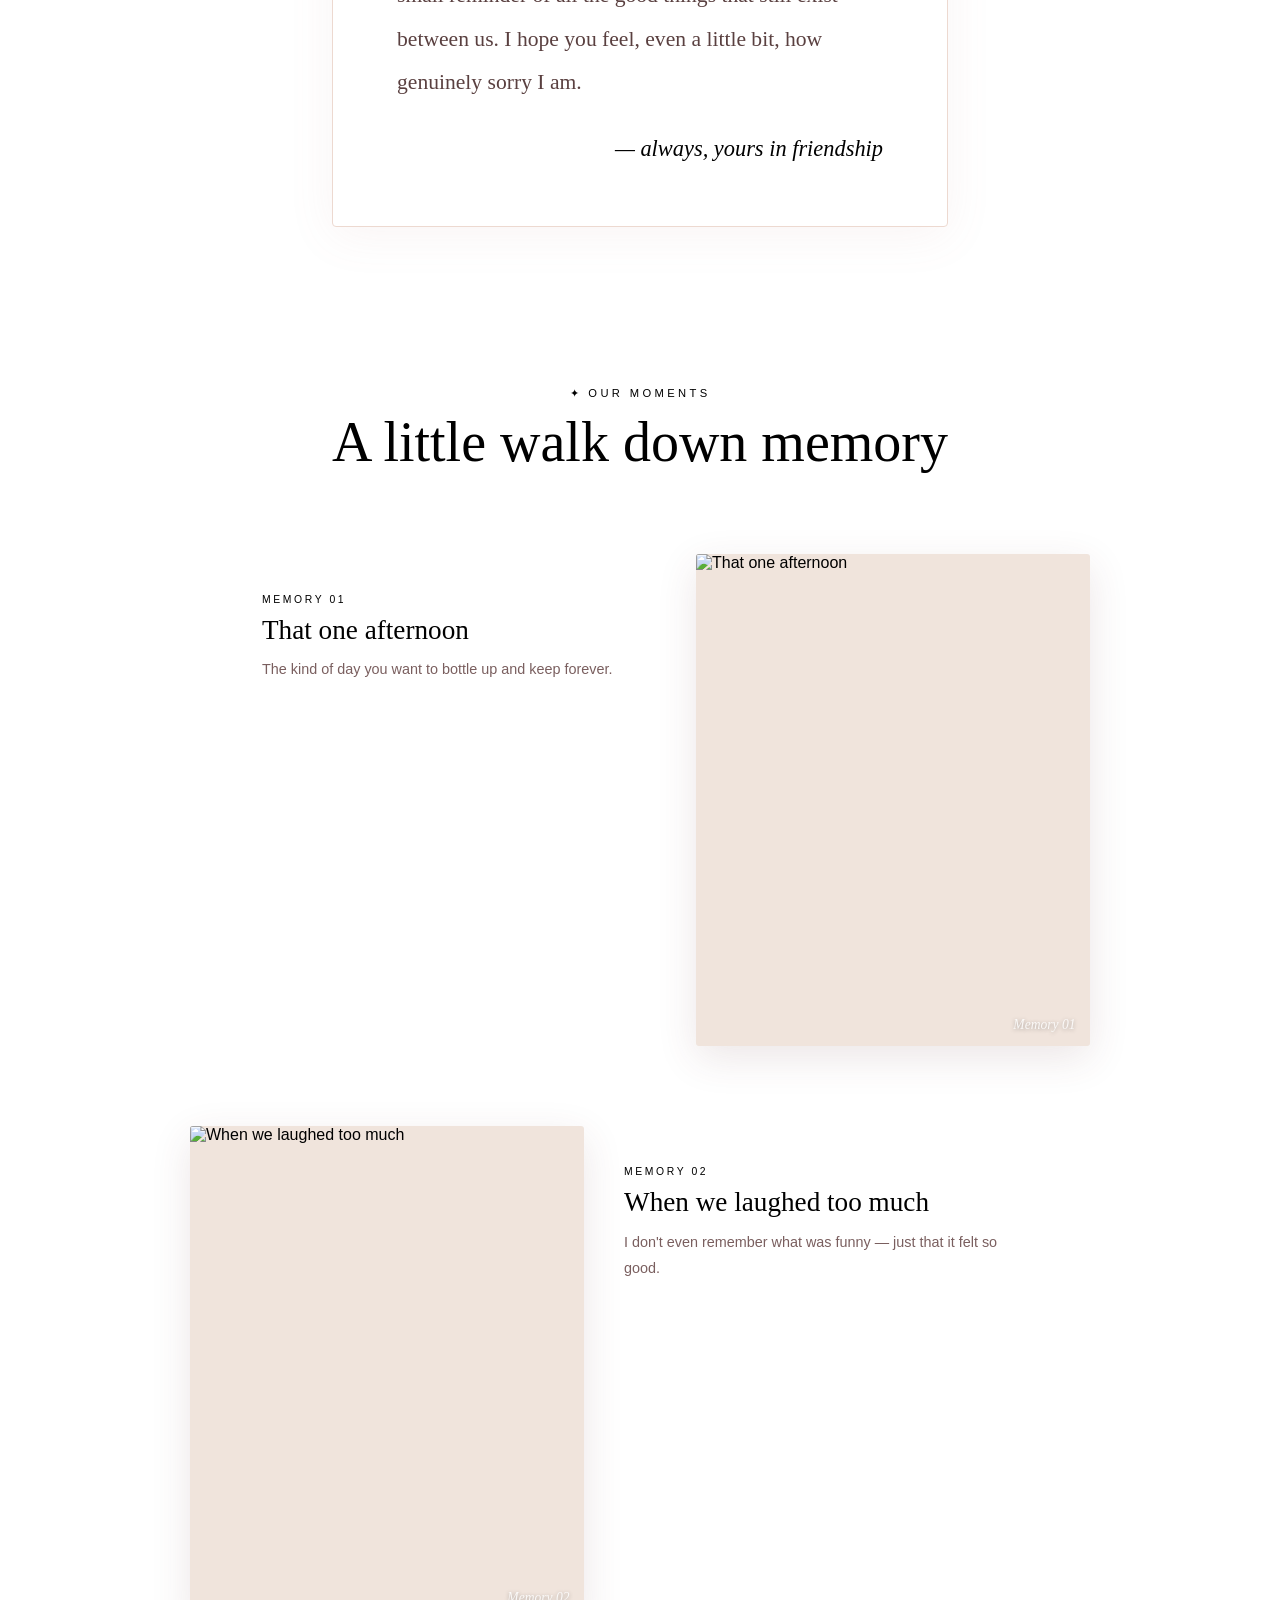
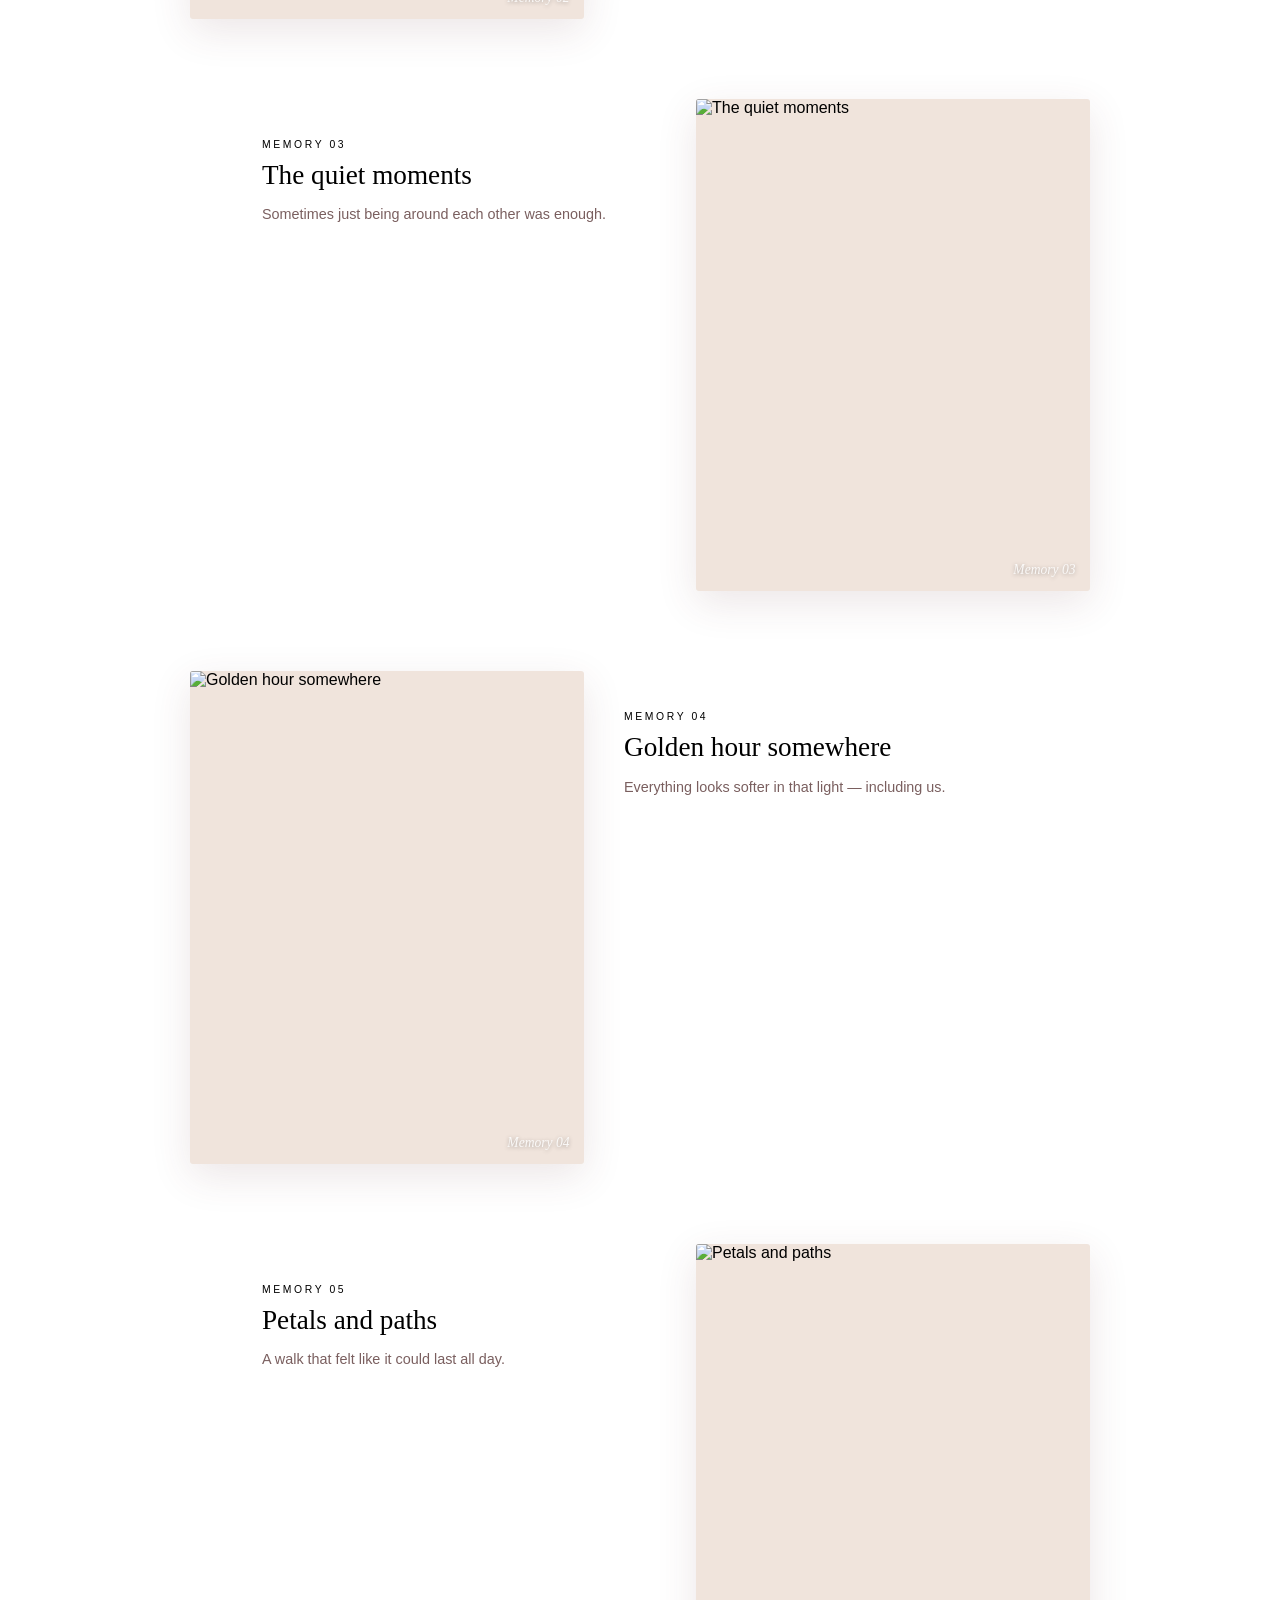
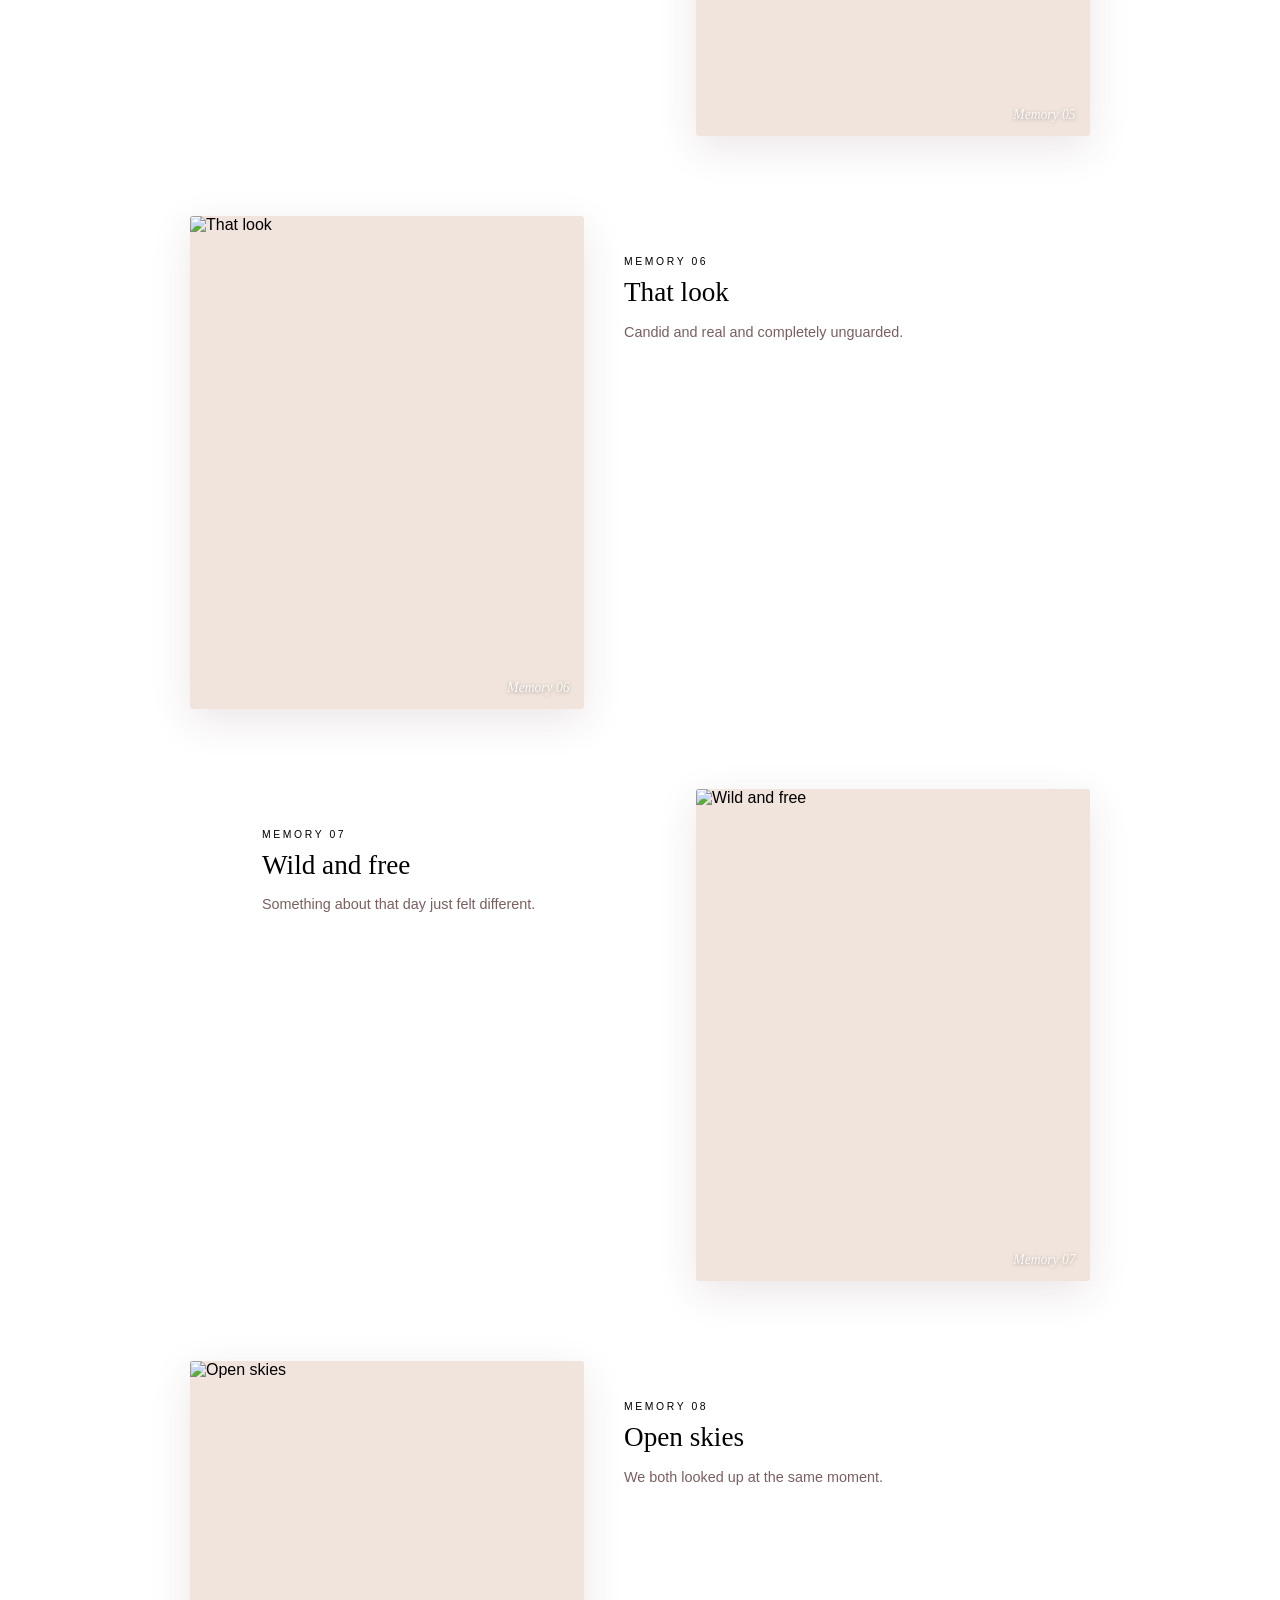
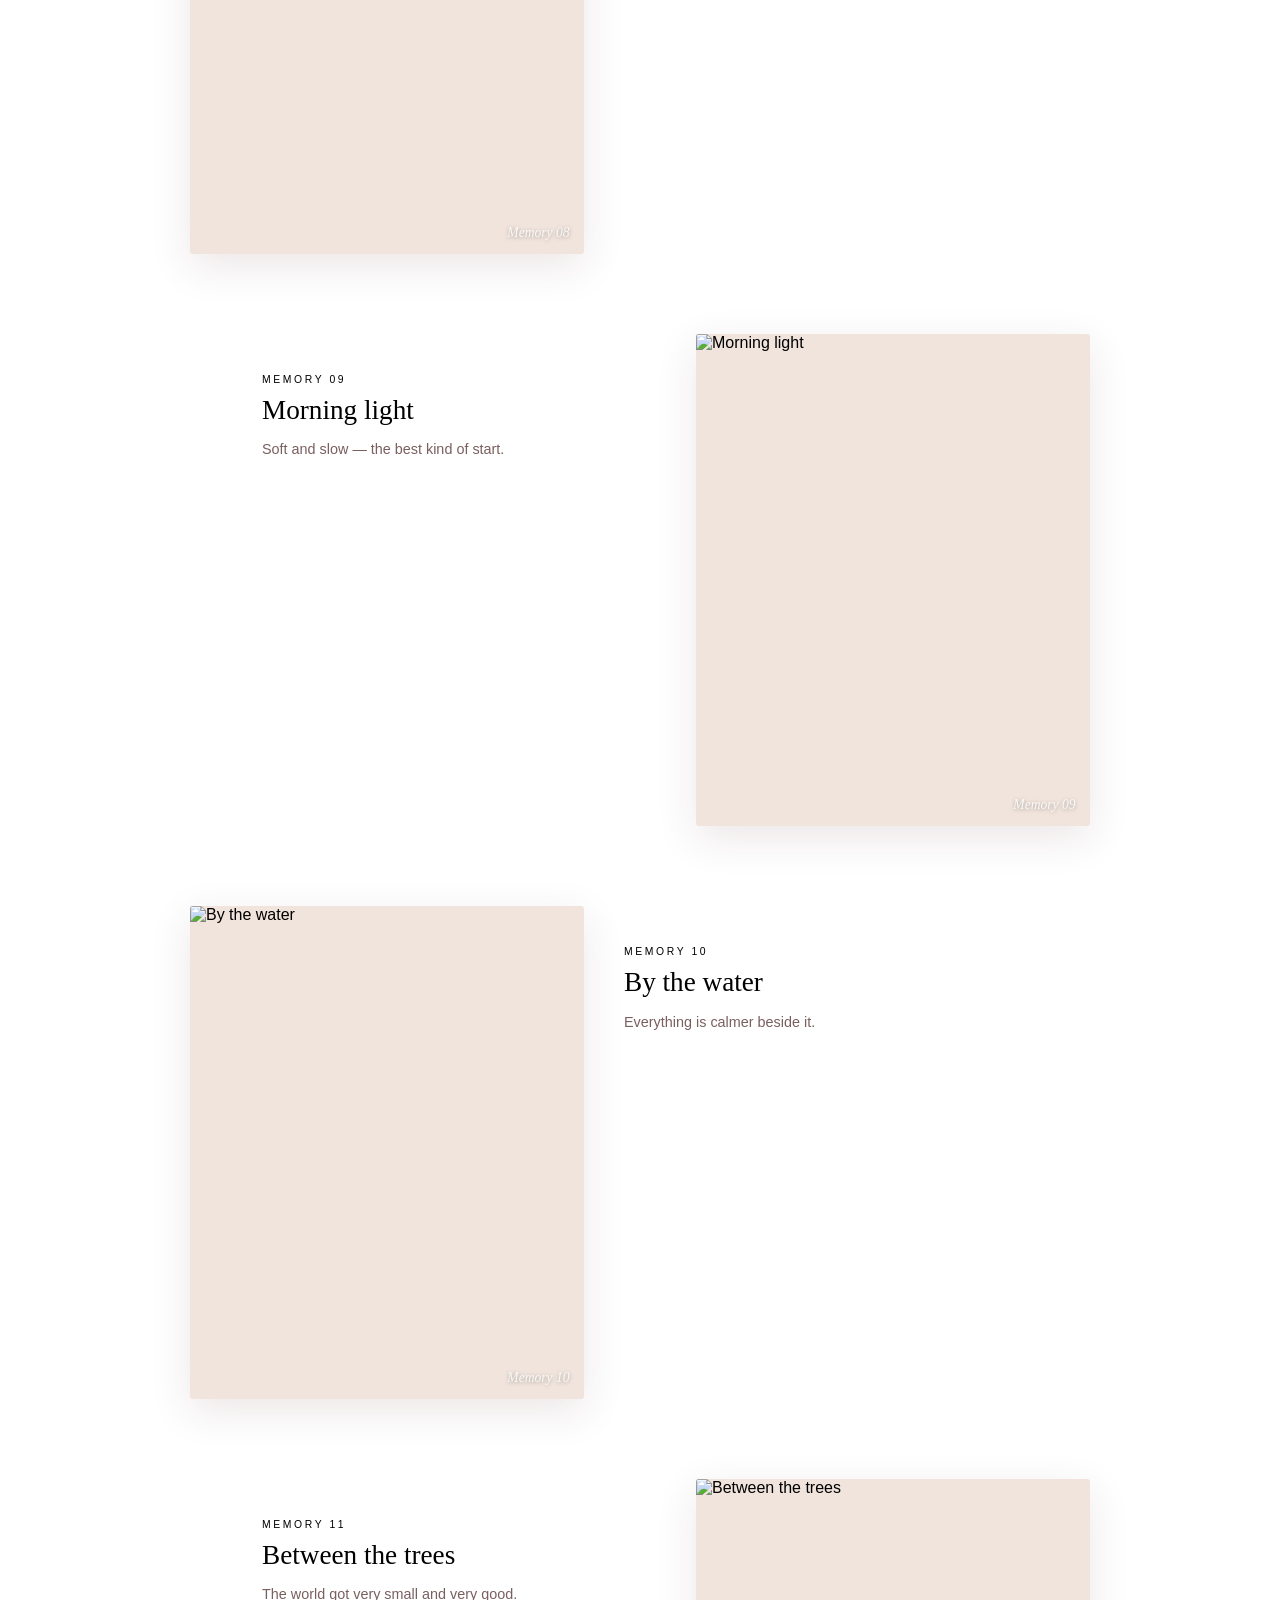
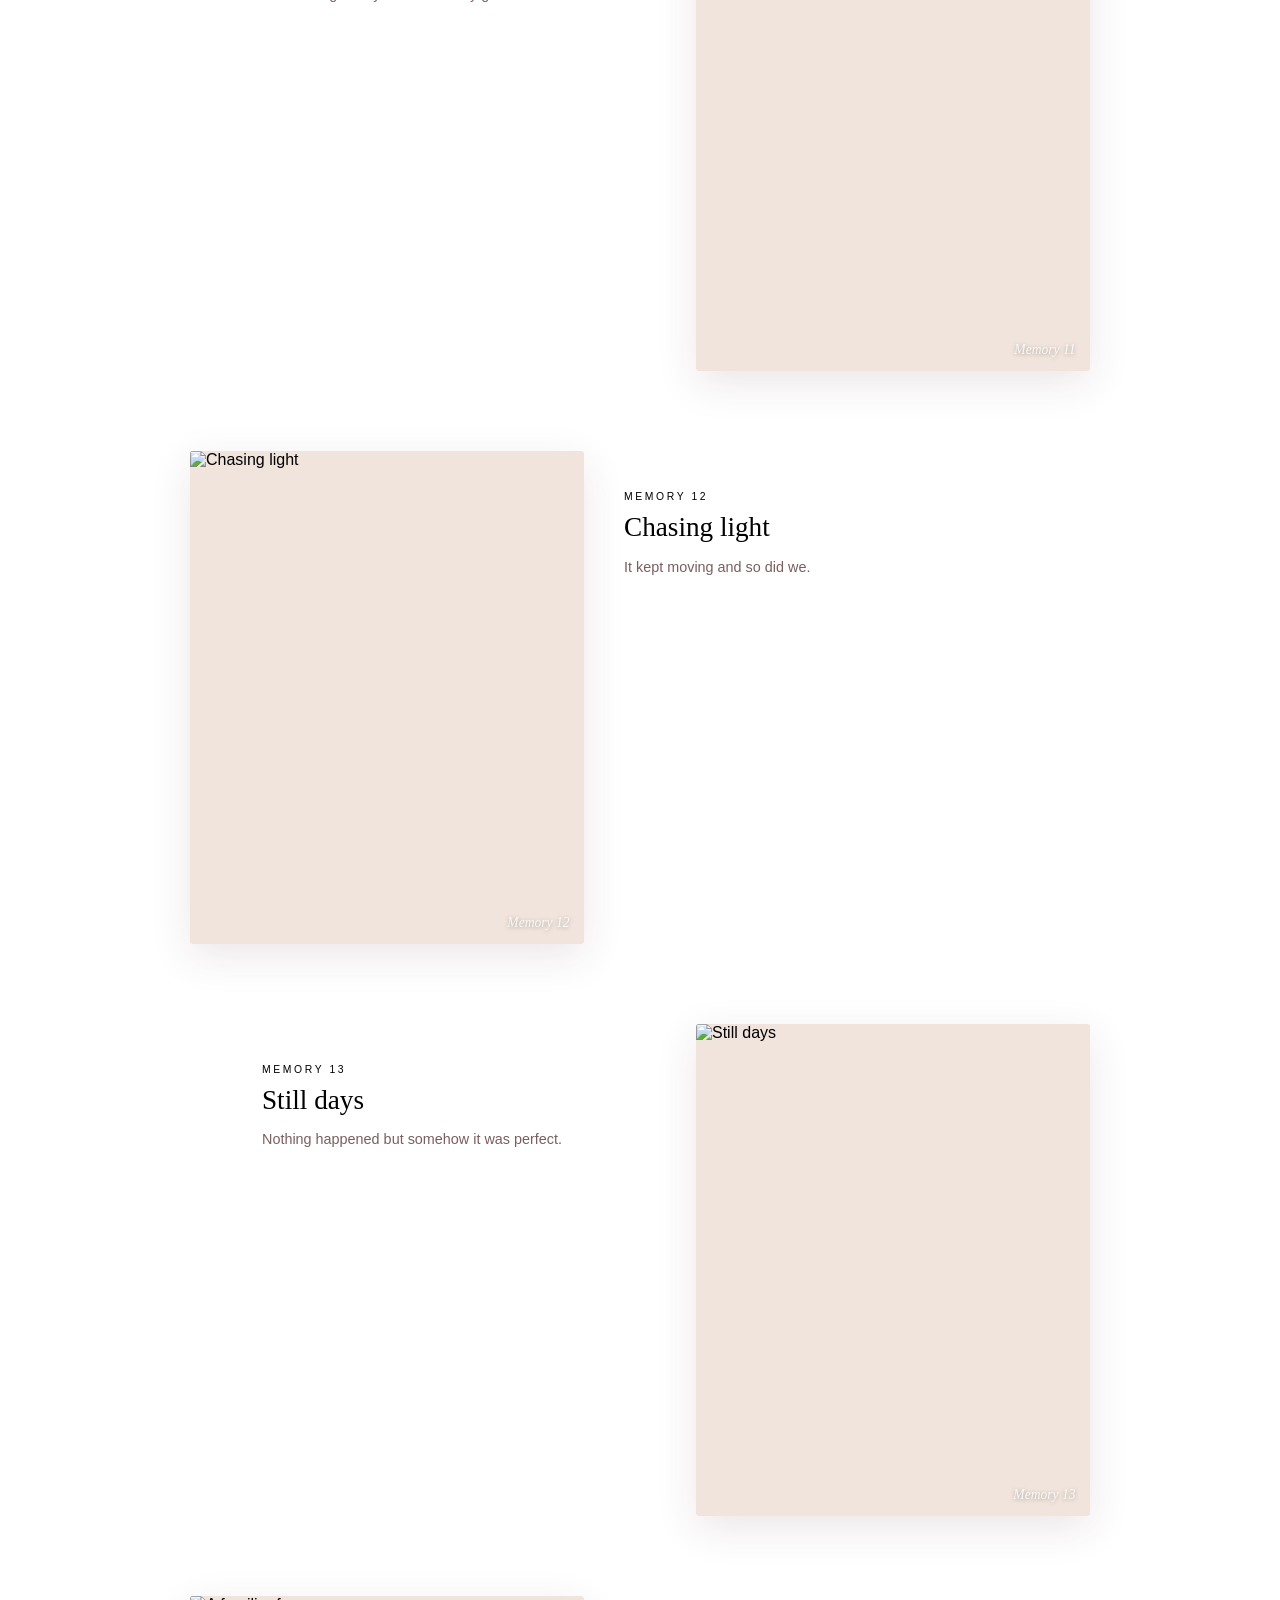
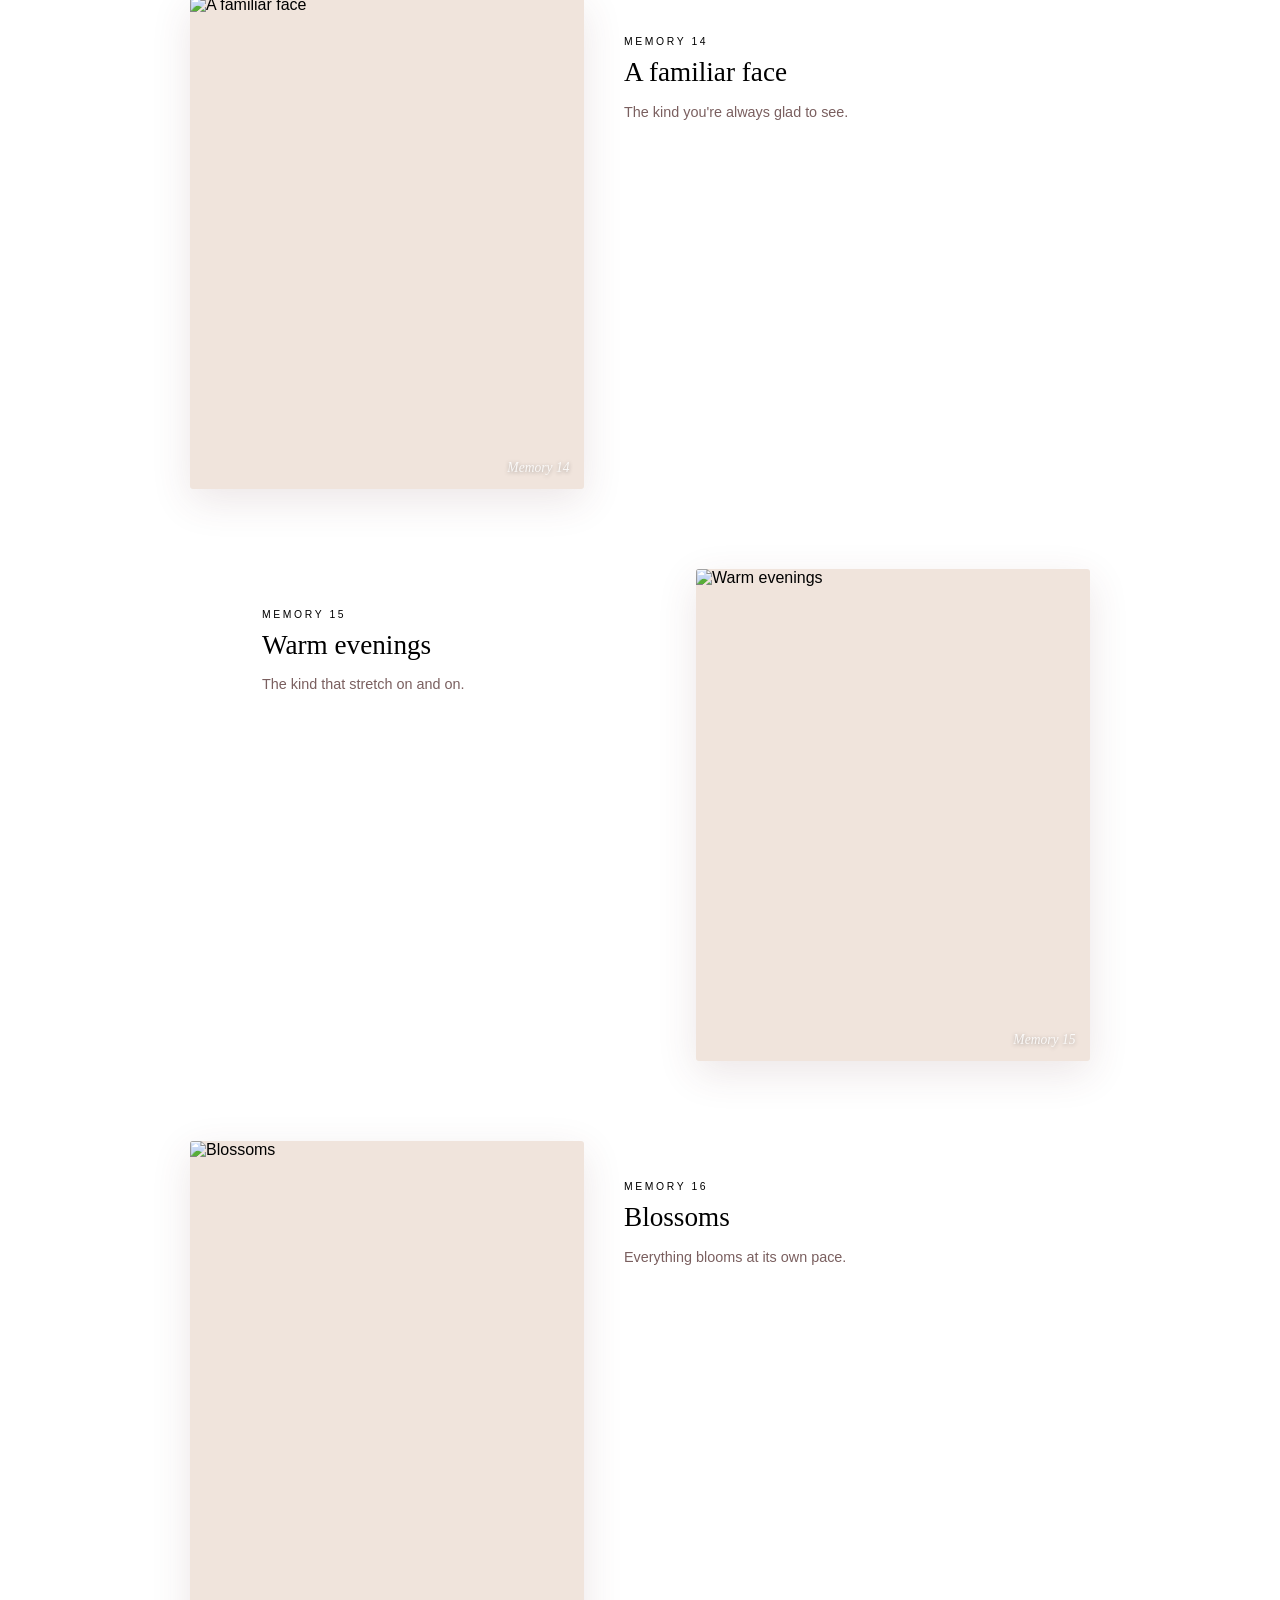
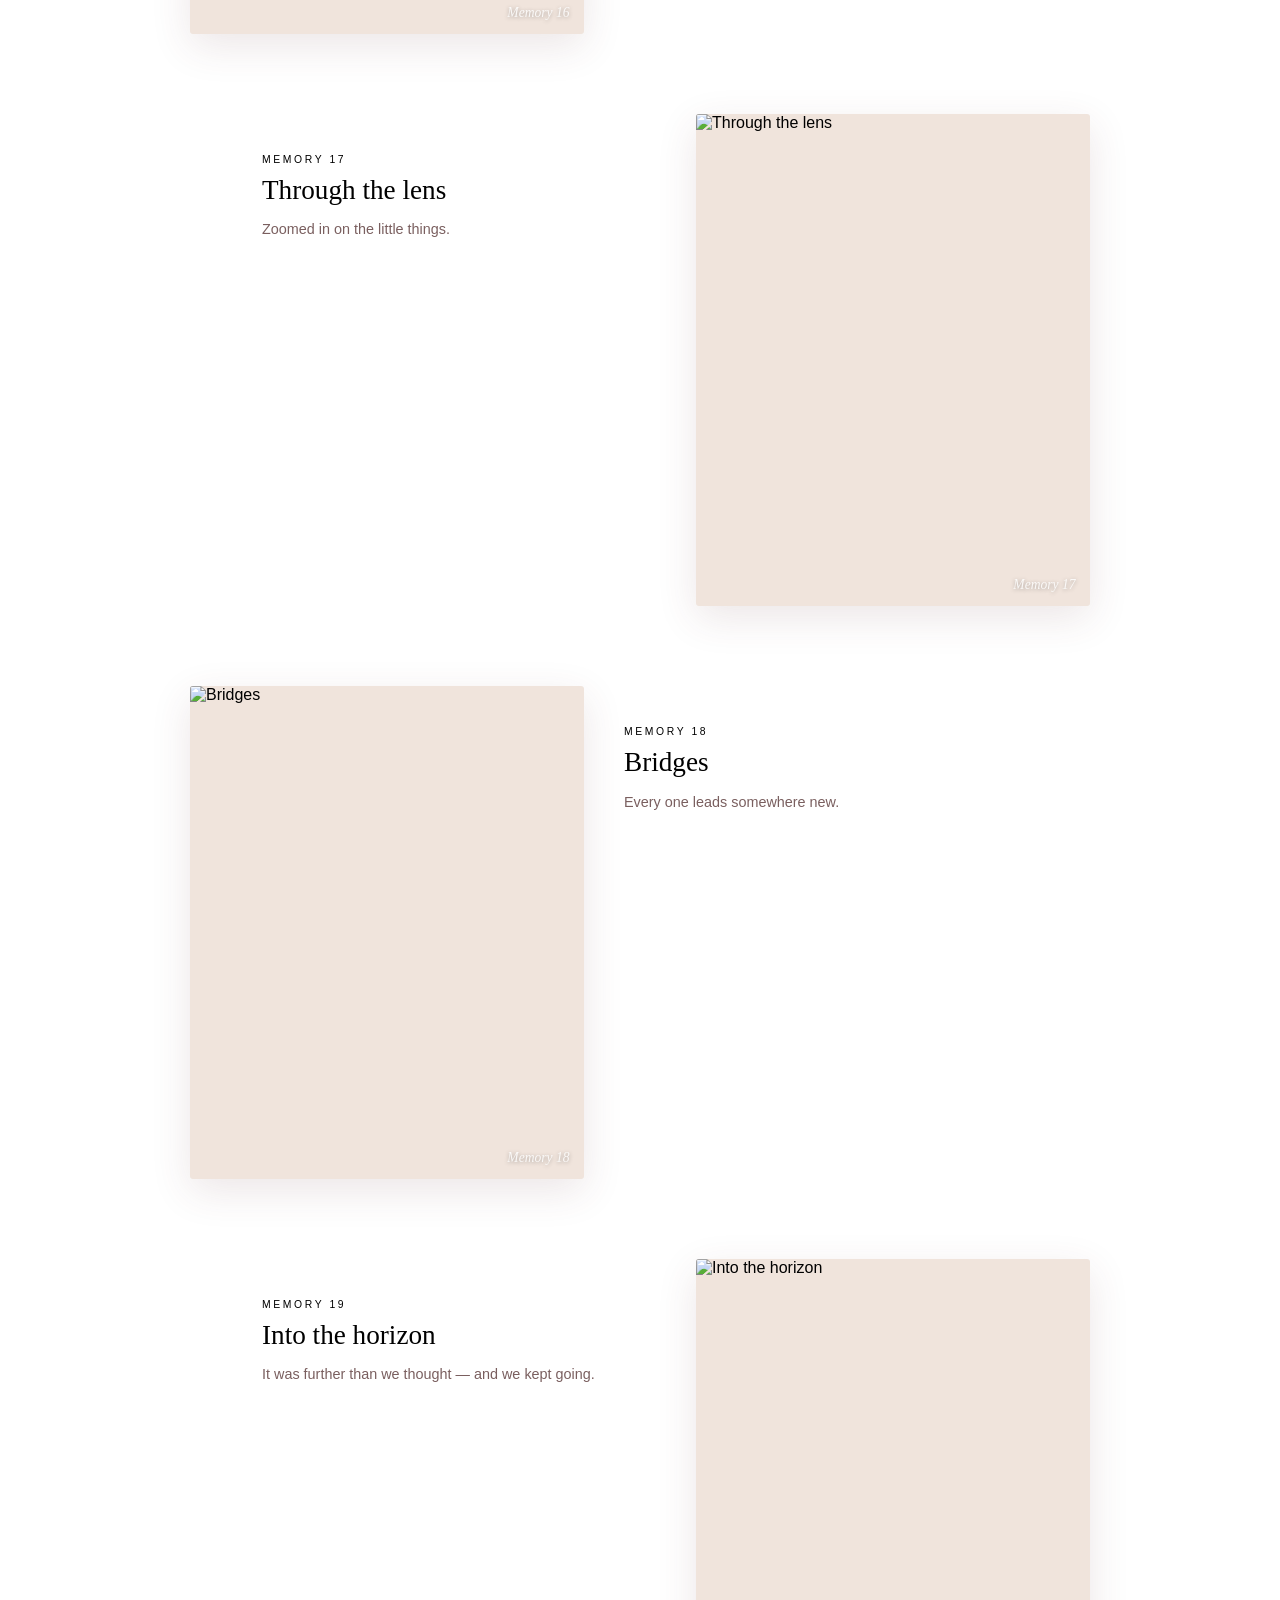
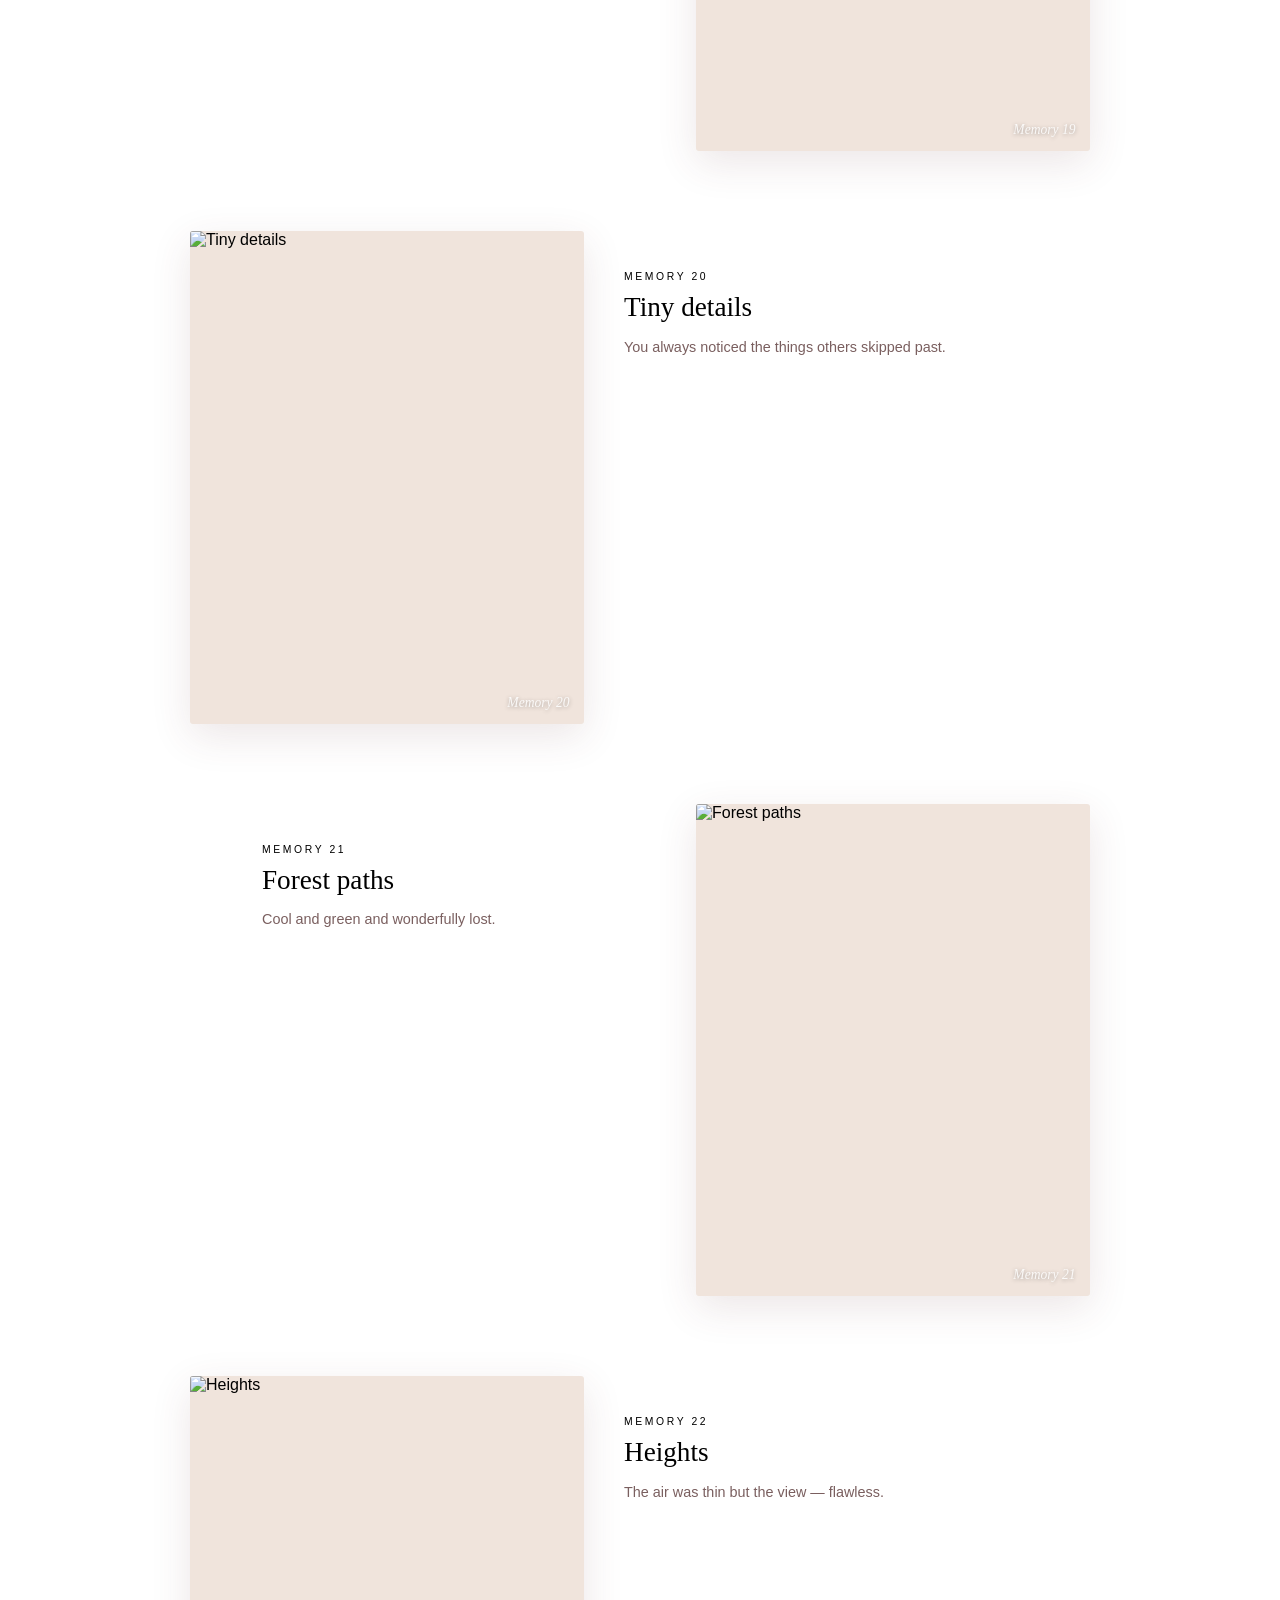
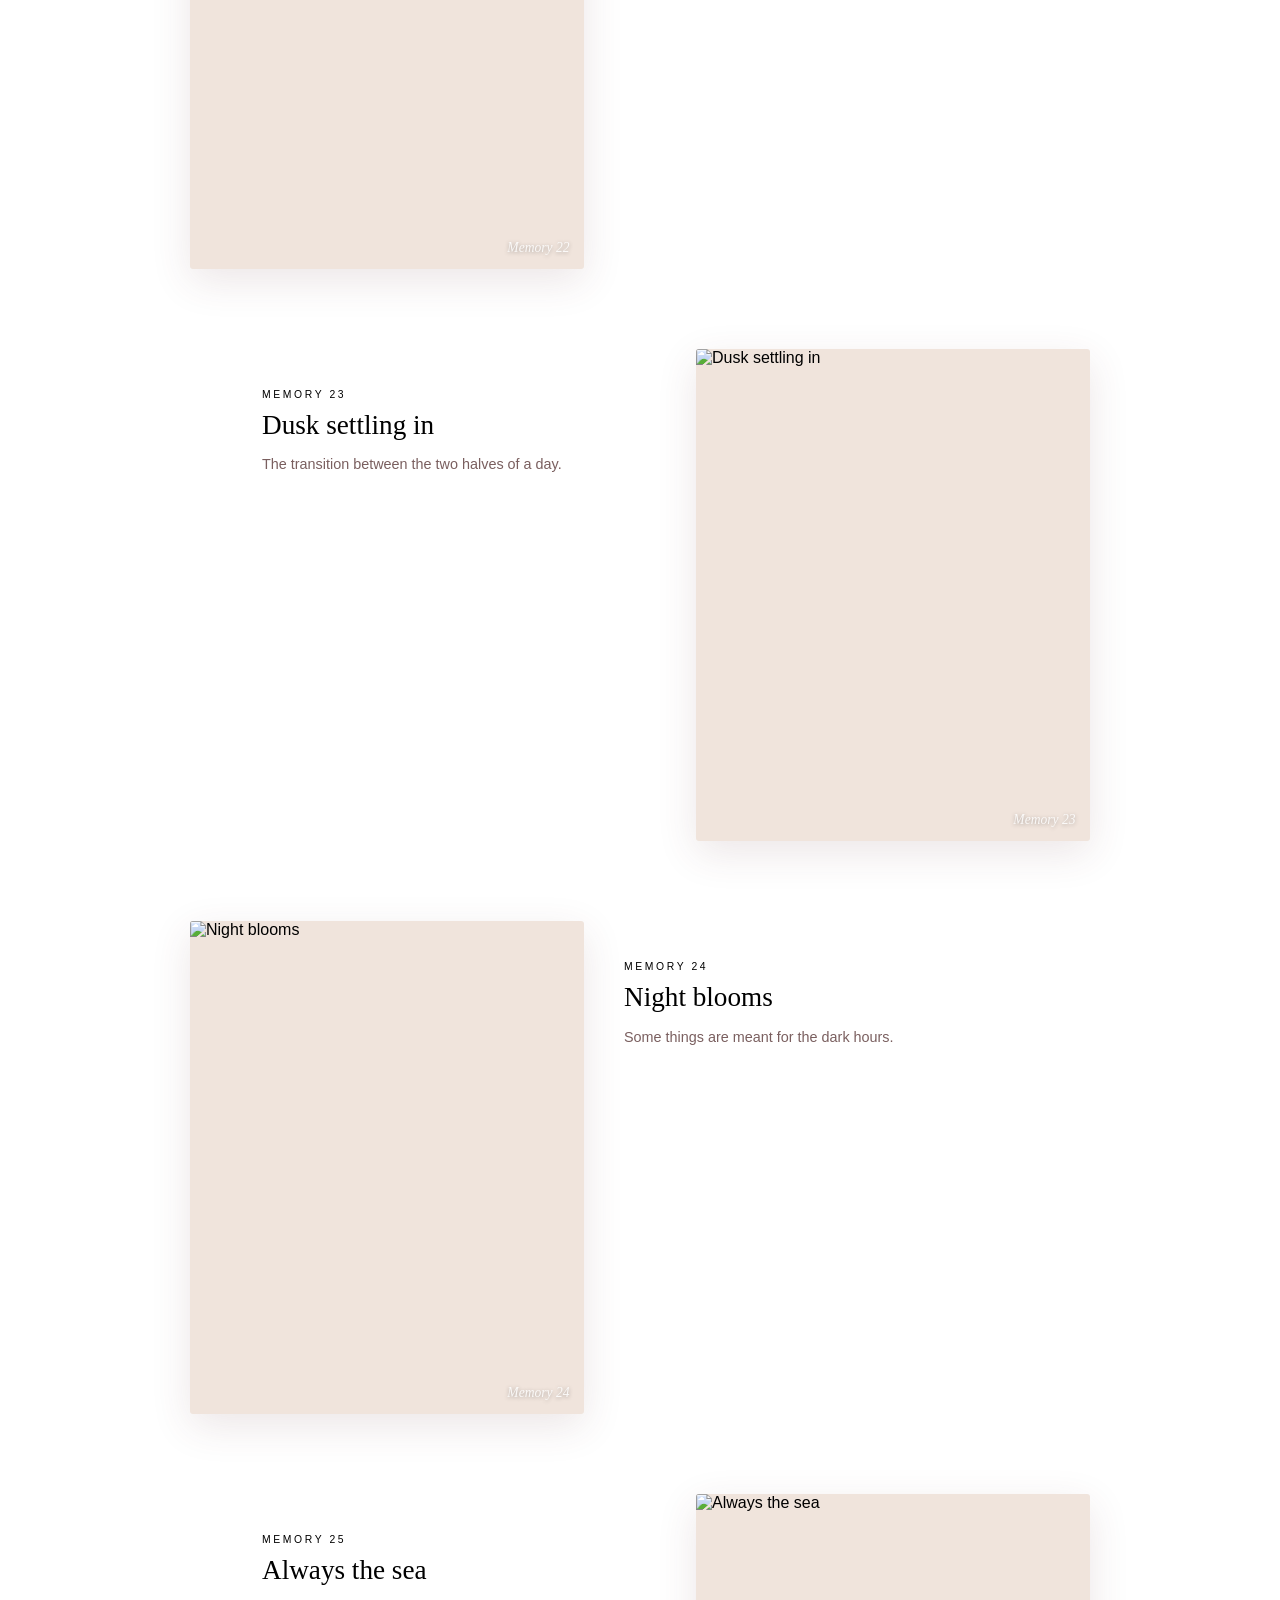
==== commit 60458bbd: "Update index.html" ====
--- a/index.html
+++ b/index.html
@@ -1,69 +1,725 @@
 <!DOCTYPE html>
+
 <html lang="en">
 <head>
-  <meta charset="UTF-8" />
-  <meta name="viewport" content="width=device-width, initial-scale=1.0" />
-  <title>For Her ❤️</title>
-
-  <link rel="preconnect" href="https://fonts.googleapis.com">
-  <link rel="preconnect" href="https://fonts.gstatic.com" crossorigin>
-
-  <link href="https://fonts.googleapis.com/css2?family=Poppins:wght@300;400;500;700&family=Playfair+Display:wght@600;700&display=swap" rel="stylesheet">
-
-  <link rel="stylesheet" href="style.css">
+<meta charset="UTF-8" />
+<meta name="viewport" content="width=device-width, initial-scale=1.0" />
+<title>I'm Sorry ✦</title>
+<link href="https://fonts.googleapis.com/css2?family=Cormorant+Garamond:ital,wght@0,300;0,400;1,300;1,400&family=DM+Sans:wght@300;400&display=swap" rel="stylesheet" />
+<style>
+  :root {
+    --cream: #fdf8f2;
+    --blush: #f5c6c0;
+    --rose: #c9737a;
+    --mauve: #9b7fa6;
+    --deep: #3d2c35;
+    --gold: #d4a76a;
+    --soft: #ede4dc;
+  }
+
+*, *::before, *::after { box-sizing: border-box; margin: 0; padding: 0; }
+
+html { scroll-behavior: smooth; }
+
+body {
+background: var(–cream);
+color: var(–deep);
+font-family: ‘DM Sans’, sans-serif;
+font-weight: 300;
+overflow-x: hidden;
+cursor: none;
+}
+
+/* ── Custom cursor ── */
+#cursor {
+position: fixed;
+width: 10px; height: 10px;
+background: var(–rose);
+border-radius: 50%;
+pointer-events: none;
+z-index: 9999;
+transform: translate(-50%, -50%);
+transition: transform .15s ease, width .2s ease, height .2s ease, background .2s ease;
+mix-blend-mode: multiply;
+}
+#cursor-ring {
+position: fixed;
+width: 36px; height: 36px;
+border: 1px solid var(–rose);
+border-radius: 50%;
+pointer-events: none;
+z-index: 9998;
+transform: translate(-50%, -50%);
+transition: transform .35s ease, width .2s ease, height .2s ease, opacity .2s ease;
+opacity: .5;
+}
+body:hover #cursor { opacity: 1; }
+
+/* ── Floating petals ── */
+#petals { position: fixed; inset: 0; pointer-events: none; z-index: 0; overflow: hidden; }
+.petal {
+position: absolute;
+width: 8px; height: 12px;
+background: radial-gradient(ellipse at 30% 30%, #fde4e8, #f5b8c0);
+border-radius: 50% 0 50% 0;
+opacity: 0;
+animation: fall linear infinite;
+}
+@keyframes fall {
+0%   { transform: translateY(-20px) rotate(0deg);  opacity: 0; }
+10%  { opacity: .7; }
+90%  { opacity: .5; }
+100% { transform: translateY(110vh) rotate(360deg); opacity: 0; }
+}
+
+/* ── Hero ── */
+#hero {
+position: relative;
+min-height: 100vh;
+display: flex;
+flex-direction: column;
+align-items: center;
+justify-content: center;
+text-align: center;
+padding: 2rem;
+z-index: 1;
+}
+
+.hero-badge {
+font-size: .7rem;
+letter-spacing: .25em;
+text-transform: uppercase;
+color: var(–rose);
+margin-bottom: 2rem;
+opacity: 0;
+animation: fadeUp .8s .3s ease forwards;
+}
+
+#hero h1 {
+font-family: ‘Cormorant Garamond’, serif;
+font-size: clamp(3.5rem, 10vw, 8rem);
+font-weight: 300;
+line-height: 1.05;
+color: var(–deep);
+opacity: 0;
+animation: fadeUp .9s .5s ease forwards;
+}
+
+#hero h1 em {
+font-style: italic;
+color: var(–rose);
+}
+
+.hero-sub {
+font-size: clamp(.9rem, 2vw, 1.1rem);
+color: #8a7070;
+max-width: 420px;
+line-height: 1.8;
+margin-top: 1.5rem;
+opacity: 0;
+animation: fadeUp .9s .8s ease forwards;
+}
+
+.scroll-hint {
+position: absolute;
+bottom: 2.5rem;
+display: flex;
+flex-direction: column;
+align-items: center;
+gap: .5rem;
+font-size: .7rem;
+letter-spacing: .2em;
+text-transform: uppercase;
+color: var(–rose);
+opacity: 0;
+animation: fadeUp 1s 1.5s ease forwards;
+}
+.scroll-hint span { display: block; width: 1px; height: 50px; background: var(–rose); animation: grow 1.5s 2s ease infinite; }
+@keyframes grow { 0%,100%{transform:scaleY(.3);opacity:.3} 50%{transform:scaleY(1);opacity:1} }
+
+@keyframes fadeUp {
+from { opacity: 0; transform: translateY(24px); }
+to   { opacity: 1; transform: translateY(0); }
+}
+
+/* ── Letter section ── */
+#letter {
+position: relative;
+z-index: 1;
+max-width: 680px;
+margin: 0 auto;
+padding: 6rem 2rem;
+}
+
+.letter-card {
+background: #fff;
+border: 1px solid #edd9d0;
+border-radius: 4px;
+padding: clamp(2rem, 6vw, 4rem);
+position: relative;
+box-shadow: 0 8px 48px rgba(180,110,110,.08);
+opacity: 0;
+transform: translateY(40px);
+transition: opacity .9s ease, transform .9s ease;
+}
+.letter-card.visible { opacity: 1; transform: translateY(0); }
+
+.letter-card::before {
+content: ‘”’;
+font-family: ‘Cormorant Garamond’, serif;
+font-size: 10rem;
+color: var(–blush);
+position: absolute;
+top: -2rem;
+left: 1.5rem;
+line-height: 1;
+pointer-events: none;
+}
+
+.letter-card p {
+font-family: ‘Cormorant Garamond’, serif;
+font-size: clamp(1.1rem, 2.5vw, 1.35rem);
+line-height: 2;
+color: #5a4040;
+margin-bottom: 1.2rem;
+}
+
+.letter-sig {
+margin-top: 2rem;
+font-family: ‘Cormorant Garamond’, serif;
+font-style: italic;
+font-size: 1.4rem;
+color: var(–rose);
+text-align: right;
+}
+
+/* ── Timeline section ── */
+#timeline-section {
+position: relative;
+z-index: 1;
+padding: 4rem 2rem 8rem;
+}
+
+.section-label {
+text-align: center;
+margin-bottom: 5rem;
+}
+.section-label span {
+font-size: .7rem;
+letter-spacing: .3em;
+text-transform: uppercase;
+color: var(–rose);
+display: block;
+margin-bottom: .6rem;
+}
+.section-label h2 {
+font-family: ‘Cormorant Garamond’, serif;
+font-size: clamp(2rem, 5vw, 3.5rem);
+font-weight: 300;
+color: var(–deep);
+}
+
+.timeline {
+position: relative;
+max-width: 900px;
+margin: 0 auto;
+}
+
+/* vertical line */
+.timeline::before {
+content: ‘’;
+position: absolute;
+left: 50%;
+top: 0; bottom: 0;
+width: 1px;
+background: linear-gradient(to bottom, transparent, var(–blush) 10%, var(–blush) 90%, transparent);
+transform: translateX(-50%);
+}
+
+/* ── Timeline item ── */
+.t-item {
+display: flex;
+align-items: flex-start;
+gap: 2.5rem;
+margin-bottom: 5rem;
+position: relative;
+opacity: 0;
+transform: translateY(40px);
+transition: opacity .7s ease, transform .7s ease;
+}
+.t-item.visible { opacity: 1; transform: translateY(0); }
+
+.t-item:nth-child(odd)  { flex-direction: row-reverse; }
+.t-item:nth-child(even) { flex-direction: row; }
+
+/* center dot */
+.t-dot {
+position: absolute;
+left: 50%;
+top: 2rem;
+transform: translate(-50%, -50%);
+width: 12px; height: 12px;
+border-radius: 50%;
+background: var(–rose);
+border: 3px solid var(–cream);
+box-shadow: 0 0 0 2px var(–blush);
+z-index: 2;
+transition: transform .3s ease;
+}
+.t-item:hover .t-dot { transform: translate(-50%,-50%) scale(1.5); }
+
+.t-photo {
+flex: 0 0 calc(50% - 3.5rem);
+position: relative;
+overflow: hidden;
+border-radius: 3px;
+box-shadow: 0 12px 40px rgba(100,50,60,.12);
+cursor: pointer;
+aspect-ratio: 4/5;
+background: #f0e4dc;
+}
+.t-photo img {
+width: 100%; height: 100%;
+object-fit: cover;
+display: block;
+transition: transform .6s ease;
+}
+.t-photo:hover img { transform: scale(1.04); }
+
+/* photo overlay label */
+.t-photo .photo-num {
+position: absolute;
+bottom: .8rem; right: .9rem;
+font-family: ‘Cormorant Garamond’, serif;
+font-size: .85rem;
+font-style: italic;
+color: rgba(255,255,255,.85);
+pointer-events: none;
+text-shadow: 0 1px 4px rgba(0,0,0,.3);
+}
+
+.t-content {
+flex: 0 0 calc(50% - 3.5rem);
+padding-top: 2.5rem;
+}
+
+.t-date {
+font-size: .65rem;
+letter-spacing: .25em;
+text-transform: uppercase;
+color: var(–rose);
+margin-bottom: .5rem;
+}
+
+.t-content h3 {
+font-family: ‘Cormorant Garamond’, serif;
+font-size: clamp(1.3rem, 2.5vw, 1.7rem);
+font-weight: 400;
+color: var(–deep);
+margin-bottom: .6rem;
+line-height: 1.25;
+}
+
+.t-content p {
+font-size: .9rem;
+line-height: 1.85;
+color: #7a5f5f;
+}
+
+/* ── Sorry button ── */
+#sorry-section {
+position: relative;
+z-index: 1;
+text-align: center;
+padding: 4rem 2rem 10rem;
+}
+
+#sorry-section p {
+font-family: ‘Cormorant Garamond’, serif;
+font-size: clamp(1.2rem, 3vw, 1.6rem);
+font-style: italic;
+color: #8a7070;
+margin-bottom: 2.5rem;
+max-width: 500px;
+margin-left: auto; margin-right: auto;
+line-height: 1.8;
+}
+
+.sorry-btn {
+display: inline-block;
+padding: 1rem 2.8rem;
+border: 1px solid var(–rose);
+color: var(–rose);
+background: transparent;
+font-family: ‘DM Sans’, sans-serif;
+font-size: .8rem;
+letter-spacing: .2em;
+text-transform: uppercase;
+cursor: none;
+border-radius: 2px;
+position: relative;
+overflow: hidden;
+transition: color .4s ease;
+}
+.sorry-btn::before {
+content: ‘’;
+position: absolute;
+inset: 0;
+background: var(–rose);
+transform: translateX(-101%);
+transition: transform .4s ease;
+}
+.sorry-btn:hover { color: #fff; }
+.sorry-btn:hover::before { transform: translateX(0); }
+.sorry-btn span { position: relative; z-index: 1; }
+
+/* ── Lightbox ── */
+#lightbox {
+position: fixed;
+inset: 0;
+background: rgba(30,15,20,.92);
+z-index: 9990;
+display: flex;
+align-items: center;
+justify-content: center;
+opacity: 0;
+pointer-events: none;
+transition: opacity .4s ease;
+}
+#lightbox.open { opacity: 1; pointer-events: all; }
+#lightbox img {
+max-width: 90vw;
+max-height: 88vh;
+object-fit: contain;
+border-radius: 2px;
+box-shadow: 0 20px 80px rgba(0,0,0,.5);
+transform: scale(.92);
+transition: transform .4s ease;
+}
+#lightbox.open img { transform: scale(1); }
+
+.lb-close {
+position: absolute;
+top: 1.5rem; right: 2rem;
+color: rgba(255,255,255,.7);
+font-size: 2rem;
+cursor: none;
+line-height: 1;
+transition: color .2s;
+}
+.lb-close:hover { color: #fff; }
+
+.lb-nav {
+position: absolute;
+top: 50%; transform: translateY(-50%);
+color: rgba(255,255,255,.6);
+font-size: 2.5rem;
+cursor: none;
+transition: color .2s, transform .2s;
+padding: 1rem;
+}
+.lb-nav:hover { color: #fff; }
+.lb-nav.prev { left: 1rem; }
+.lb-nav.prev:hover { transform: translateY(-50%) translateX(-4px); }
+.lb-nav.next { right: 1rem; }
+.lb-nav.next:hover { transform: translateY(-50%) translateX(4px); }
+
+.lb-caption {
+position: absolute;
+bottom: 1.5rem;
+left: 50%; transform: translateX(-50%);
+color: rgba(255,255,255,.6);
+font-family: ‘Cormorant Garamond’, serif;
+font-style: italic;
+font-size: 1rem;
+white-space: nowrap;
+}
+
+/* ── Sorry modal ── */
+#modal {
+position: fixed; inset: 0;
+background: rgba(30,15,20,.7);
+backdrop-filter: blur(6px);
+z-index: 9995;
+display: flex; align-items: center; justify-content: center;
+opacity: 0; pointer-events: none;
+transition: opacity .4s ease;
+}
+#modal.open { opacity: 1; pointer-events: all; }
+.modal-box {
+background: #fff;
+border-radius: 4px;
+padding: clamp(2rem, 6vw, 3.5rem);
+max-width: 480px;
+width: 90%;
+text-align: center;
+transform: scale(.9);
+transition: transform .4s ease;
+border: 1px solid #edd9d0;
+}
+#modal.open .modal-box { transform: scale(1); }
+.modal-box .emoji { font-size: 3rem; margin-bottom: 1rem; }
+.modal-box h3 {
+font-family: ‘Cormorant Garamond’, serif;
+font-size: 2rem;
+font-weight: 400;
+color: var(–deep);
+margin-bottom: .8rem;
+}
+.modal-box p {
+font-size: .9rem;
+line-height: 1.9;
+color: #7a5f5f;
+margin-bottom: 2rem;
+}
+.modal-close {
+padding: .8rem 2.2rem;
+border: 1px solid var(–rose);
+color: var(–rose);
+background: transparent;
+font-family: ‘DM Sans’, sans-serif;
+font-size: .75rem;
+letter-spacing: .2em;
+text-transform: uppercase;
+cursor: none;
+border-radius: 2px;
+transition: background .3s ease, color .3s ease;
+}
+.modal-close:hover { background: var(–rose); color: #fff; }
+
+/* ── Responsive ── */
+@media (max-width: 640px) {
+.timeline::before { left: 1.5rem; }
+.t-item,
+.t-item:nth-child(odd),
+.t-item:nth-child(even) {
+flex-direction: column;
+padding-left: 3.5rem;
+gap: 1rem;
+}
+.t-dot { left: 1.5rem; }
+.t-photo { flex: none; width: 100%; }
+.t-content { flex: none; width: 100%; padding-top: 0; }
+}
+</style>
+
 </head>
 <body>
 
-<div class="loader">
-  <h1>Collecting Memories...</h1>
+<!-- Custom cursor -->
+
+<div id="cursor"></div>
+<div id="cursor-ring"></div>
+
+<!-- Petals -->
+
+<div id="petals"></div>
+
+<!-- ── Hero ── -->
+
+<section id="hero">
+  <p class="hero-badge">✦ &nbsp; a note from the heart &nbsp; ✦</p>
+  <h1>I'm <em>Sorry</em>,<br/>truly.</h1>
+  <p class="hero-sub">Some things are hard to say out loud, so I made you this — because you deserve more than just words.</p>
+  <div class="scroll-hint">scroll <span></span></div>
+</section>
+
+<!-- ── Letter ── -->
+
+<section id="letter">
+  <div class="letter-card observe">
+    <p>I've been thinking about this for a while — about how to put into words something that's been sitting heavy on my chest. I know saying sorry isn't always enough, and maybe it isn't now either. But I want you to know that I see it. I see how I messed up.</p>
+    <p>You matter to me more than I let you feel, and that's entirely on me. These moments we've shared — the little ones, the funny ones, the quiet ones — they mean the world to me. I didn't want this awkward distance between us, and I'm the one who let it grow.</p>
+    <p>So here's me, trying. Not just with words, but with a small reminder of all the good things that still exist between us. I hope you feel, even a little bit, how genuinely sorry I am.</p>
+    <div class="letter-sig">— always, yours in friendship</div>
+  </div>
+</section>
+
+<!-- ── Timeline ── -->
+
+<section id="timeline-section">
+  <div class="section-label">
+    <span>✦ our moments</span>
+    <h2>A little walk down memory</h2>
+  </div>
+
+  <div class="timeline" id="timeline">
+    <!-- Items are injected by JS -->
+  </div>
+</section>
+
+<!-- ── Sorry button ── -->
+
+<section id="sorry-section">
+  <p>"And if you ever doubt it — I hope this little corner of the internet reminds you."</p>
+  <button class="sorry-btn" id="sorryBtn"><span>I'm really sorry ✦</span></button>
+</section>
+
+<!-- ── Lightbox ── -->
+
+<div id="lightbox">
+  <span class="lb-close" id="lbClose">×</span>
+  <span class="lb-nav prev" id="lbPrev">‹</span>
+  <img id="lbImg" src="" alt="" />
+  <span class="lb-nav next" id="lbNext">›</span>
+  <span class="lb-caption" id="lbCaption"></span>
 </div>
 
-<div class="cursor"></div>
-<div class="cursor2"></div>
-
-<div class="bg-blur blur1"></div>
-<div class="bg-blur blur2"></div>
-<div class="bg-blur blur3"></div>
-
-<section class="hero">
-
-  <div class="floating-hearts"></div>
-
-  <div class="hero-content">
-
-    <span class="tag">FOR SOMEONE SPECIAL</span>
-
-    <h1>
-      I Know
-      <span>I Hurt You</span>
-    </h1>
-
-    <p>
-      This is not just a website.
-      It is me trying to express
-      what I could not say properly.
-    </p>
-
-    <button class="magnetic-btn" onclick="scrollToMemories()">
-      Hear Me Out
-    </button>
-
+<!-- ── Modal ── -->
+
+<div id="modal">
+  <div class="modal-box">
+    <div class="emoji">🌸</div>
+    <h3>From the heart.</h3>
+    <p>Thank you for taking the time to see this. I'm genuinely, wholeheartedly sorry — and I hope we find our way back to the easy warmth we used to share. You deserve that, and more.</p>
+    <button class="modal-close" id="modalClose">Close</button>
   </div>
-
-</section>
-
-<section class="memories" id="memories">
-
-  <h2>Moments That Stayed With Me</h2>
-
-  <div class="cards">
-
-    <div class="memory-card">
-      <img src="images/1.jpg">
-      <div class="card-content">
-        <h3>Your Smile</h3>
-        <p>This smile stayed in my head longer than you know.</p>
-      </div>
+</div>
+
+<script>
+/* ─── Timeline data ─── */
+/* 
+  HOW TO ADD YOUR PHOTOS:
+  Replace the `img` values with your actual image URLs or relative paths.
+  e.g., img: './photos/photo1.jpg'  OR  img: 'https://yourlink.com/photo.jpg'
+  Change the title, caption, and date for each memory.
+*/
+const memories = [
+  { img: 'https://images.unsplash.com/photo-1502086223501-7ea6ecd79368?w=600&q=80', date: 'Memory 01', title: 'That one afternoon', caption: 'The kind of day you want to bottle up and keep forever.' },
+  { img: 'https://images.unsplash.com/photo-1529927120475-7abde4de8e73?w=600&q=80', date: 'Memory 02', title: 'When we laughed too much', caption: 'I don\'t even remember what was funny — just that it felt so good.' },
+  { img: 'https://images.unsplash.com/photo-1465146344425-f00d5f5c8f07?w=600&q=80', date: 'Memory 03', title: 'The quiet moments', caption: 'Sometimes just being around each other was enough.' },
+  { img: 'https://images.unsplash.com/photo-1506748686214-e9df14d4d9d0?w=600&q=80', date: 'Memory 04', title: 'Golden hour somewhere', caption: 'Everything looks softer in that light — including us.' },
+  { img: 'https://images.unsplash.com/photo-1499728603263-13726abce5fd?w=600&q=80', date: 'Memory 05', title: 'Petals and paths', caption: 'A walk that felt like it could last all day.' },
+  { img: 'https://images.unsplash.com/photo-1519741497674-611481863552?w=600&q=80', date: 'Memory 06', title: 'That look', caption: 'Candid and real and completely unguarded.' },
+  { img: 'https://images.unsplash.com/photo-1485833077593-4278bba3f11f?w=600&q=80', date: 'Memory 07', title: 'Wild and free', caption: 'Something about that day just felt different.' },
+  { img: 'https://images.unsplash.com/photo-1501854140801-50d01698950b?w=600&q=80', date: 'Memory 08', title: 'Open skies', caption: 'We both looked up at the same moment.' },
+  { img: 'https://images.unsplash.com/photo-1504701954957-2010ec3bcec1?w=600&q=80', date: 'Memory 09', title: 'Morning light', caption: 'Soft and slow — the best kind of start.' },
+  { img: 'https://images.unsplash.com/photo-1470770841072-f978cf4d019e?w=600&q=80', date: 'Memory 10', title: 'By the water', caption: 'Everything is calmer beside it.' },
+  { img: 'https://images.unsplash.com/photo-1500534314209-a25ddb2bd429?w=600&q=80', date: 'Memory 11', title: 'Between the trees', caption: 'The world got very small and very good.' },
+  { img: 'https://images.unsplash.com/photo-1518495973542-4542c06a5843?w=600&q=80', date: 'Memory 12', title: 'Chasing light', caption: 'It kept moving and so did we.' },
+  { img: 'https://images.unsplash.com/photo-1495727034151-8fdc73e332a8?w=600&q=80', date: 'Memory 13', title: 'Still days', caption: 'Nothing happened but somehow it was perfect.' },
+  { img: 'https://images.unsplash.com/photo-1507003211169-0a1dd7228f2d?w=600&q=80', date: 'Memory 14', title: 'A familiar face', caption: 'The kind you\'re always glad to see.' },
+  { img: 'https://images.unsplash.com/photo-1528360983277-13d401cdc186?w=600&q=80', date: 'Memory 15', title: 'Warm evenings', caption: 'The kind that stretch on and on.' },
+  { img: 'https://images.unsplash.com/photo-1512273222628-4daea6e55abb?w=600&q=80', date: 'Memory 16', title: 'Blossoms', caption: 'Everything blooms at its own pace.' },
+  { img: 'https://images.unsplash.com/photo-1453728013993-6d66e9c9123a?w=600&q=80', date: 'Memory 17', title: 'Through the lens', caption: 'Zoomed in on the little things.' },
+  { img: 'https://images.unsplash.com/photo-1505765050516-f72dcac9c60e?w=600&q=80', date: 'Memory 18', title: 'Bridges', caption: 'Every one leads somewhere new.' },
+  { img: 'https://images.unsplash.com/photo-1469474968028-56623f02e42e?w=600&q=80', date: 'Memory 19', title: 'Into the horizon', caption: 'It was further than we thought — and we kept going.' },
+  { img: 'https://images.unsplash.com/photo-1444927714506-8492d94b4e3d?w=600&q=80', date: 'Memory 20', title: 'Tiny details', caption: 'You always noticed the things others skipped past.' },
+  { img: 'https://images.unsplash.com/photo-1448375240586-882707db888b?w=600&q=80', date: 'Memory 21', title: 'Forest paths', caption: 'Cool and green and wonderfully lost.' },
+  { img: 'https://images.unsplash.com/photo-1506905925346-21bda4d32df4?w=600&q=80', date: 'Memory 22', title: 'Heights', caption: 'The air was thin but the view — flawless.' },
+  { img: 'https://images.unsplash.com/photo-1476820865390-c52aeebb9891?w=600&q=80', date: 'Memory 23', title: 'Dusk settling in', caption: 'The transition between the two halves of a day.' },
+  { img: 'https://images.unsplash.com/photo-1494500764479-0c8f2919a3d8?w=600&q=80', date: 'Memory 24', title: 'Night blooms', caption: 'Some things are meant for the dark hours.' },
+  { img: 'https://images.unsplash.com/photo-1507525428034-b723cf961d3e?w=600&q=80', date: 'Memory 25', title: 'Always the sea', caption: 'No matter where — it\'s always a homecoming.' },
+];
+
+/* ─── Build timeline ─── */
+const tl = document.getElementById('timeline');
+memories.forEach((m, i) => {
+  const item = document.createElement('div');
+  item.className = 't-item observe';
+  item.style.transitionDelay = `${(i % 3) * 0.1}s`;
+  item.innerHTML = `
+    <div class="t-dot"></div>
+    <div class="t-photo" data-idx="${i}">
+      <img src="${m.img}" alt="${m.title}" loading="lazy" />
+      <span class="photo-num">${m.date}</span>
     </div>
-
-</html>
+    <div class="t-content">
+      <div class="t-date">${m.date}</div>
+      <h3>${m.title}</h3>
+      <p>${m.caption}</p>
+    </div>
+  `;
+  tl.appendChild(item);
+});
+
+/* ─── Falling petals ─── */
+const petalContainer = document.getElementById('petals');
+for (let i = 0; i < 18; i++) {
+  const p = document.createElement('div');
+  p.className = 'petal';
+  p.style.left = Math.random() * 100 + 'vw';
+  p.style.animationDuration = (8 + Math.random() * 12) + 's';
+  p.style.animationDelay = (Math.random() * 10) + 's';
+  p.style.transform = `rotate(${Math.random()*360}deg)`;
+  p.style.width  = (6 + Math.random()*8) + 'px';
+  p.style.height = (9 + Math.random()*10) + 'px';
+  petalContainer.appendChild(p);
+}
+
+/* ─── Custom cursor ─── */
+const cur = document.getElementById('cursor');
+const ring = document.getElementById('cursor-ring');
+let mx = 0, my = 0, rx = 0, ry = 0;
+document.addEventListener('mousemove', e => { mx = e.clientX; my = e.clientY; });
+(function animCursor() {
+  cur.style.left = mx + 'px';  cur.style.top = my + 'px';
+  rx += (mx - rx) * .12; ry += (my - ry) * .12;
+  ring.style.left = rx + 'px'; ring.style.top = ry + 'px';
+  requestAnimationFrame(animCursor);
+})();
+document.querySelectorAll('button, .t-photo, .lb-nav, .lb-close').forEach(el => {
+  el.addEventListener('mouseenter', () => { cur.style.width='18px'; cur.style.height='18px'; ring.style.width='50px'; ring.style.height='50px'; ring.style.opacity='1'; });
+  el.addEventListener('mouseleave', () => { cur.style.width='10px'; cur.style.height='10px'; ring.style.width='36px'; ring.style.height='36px'; ring.style.opacity='.5'; });
+});
+
+/* ─── Intersection observer ─── */
+const obs = new IntersectionObserver((entries) => {
+  entries.forEach(e => { if (e.isIntersecting) { e.target.classList.add('visible'); obs.unobserve(e.target); } });
+}, { threshold: 0.15 });
+document.querySelectorAll('.observe').forEach(el => obs.observe(el));
+
+/* ─── Lightbox ─── */
+const lb     = document.getElementById('lightbox');
+const lbImg  = document.getElementById('lbImg');
+const lbCap  = document.getElementById('lbCaption');
+let curIdx   = 0;
+
+function openLb(idx) {
+  curIdx = idx;
+  lbImg.src = memories[idx].img;
+  lbCap.textContent = memories[idx].title + ' · ' + memories[idx].caption;
+  lb.classList.add('open');
+  document.body.style.overflow = 'hidden';
+}
+function closeLb() { lb.classList.remove('open'); document.body.style.overflow = ''; }
+function lbNav(dir) {
+  curIdx = (curIdx + dir + memories.length) % memories.length;
+  lbImg.style.opacity = '0';
+  setTimeout(() => {
+    lbImg.src = memories[curIdx].img;
+    lbCap.textContent = memories[curIdx].title + ' · ' + memories[curIdx].caption;
+    lbImg.style.opacity = '1';
+  }, 200);
+}
+lbImg.style.transition = 'opacity .2s ease';
+
+document.querySelectorAll('.t-photo').forEach(ph => {
+  ph.addEventListener('click', () => openLb(+ph.dataset.idx));
+});
+document.getElementById('lbClose').addEventListener('click', closeLb);
+document.getElementById('lbPrev').addEventListener('click', () => lbNav(-1));
+document.getElementById('lbNext').addEventListener('click', () => lbNav(1));
+lb.addEventListener('click', e => { if (e.target === lb) closeLb(); });
+document.addEventListener('keydown', e => {
+  if (!lb.classList.contains('open')) return;
+  if (e.key === 'Escape') closeLb();
+  if (e.key === 'ArrowLeft') lbNav(-1);
+  if (e.key === 'ArrowRight') lbNav(1);
+});
+
+/* ─── Sorry modal ─── */
+const modal = document.getElementById('modal');
+document.getElementById('sorryBtn').addEventListener('click', () => {
+  modal.classList.add('open');
+  document.body.style.overflow = 'hidden';
+});
+document.getElementById('modalClose').addEventListener('click', () => {
+  modal.classList.remove('open');
+  document.body.style.overflow = '';
+});
+modal.addEventListener('click', e => { if (e.target === modal) { modal.classList.remove('open'); document.body.style.overflow = ''; } });
+</script>
+
+</body>
+</html>
